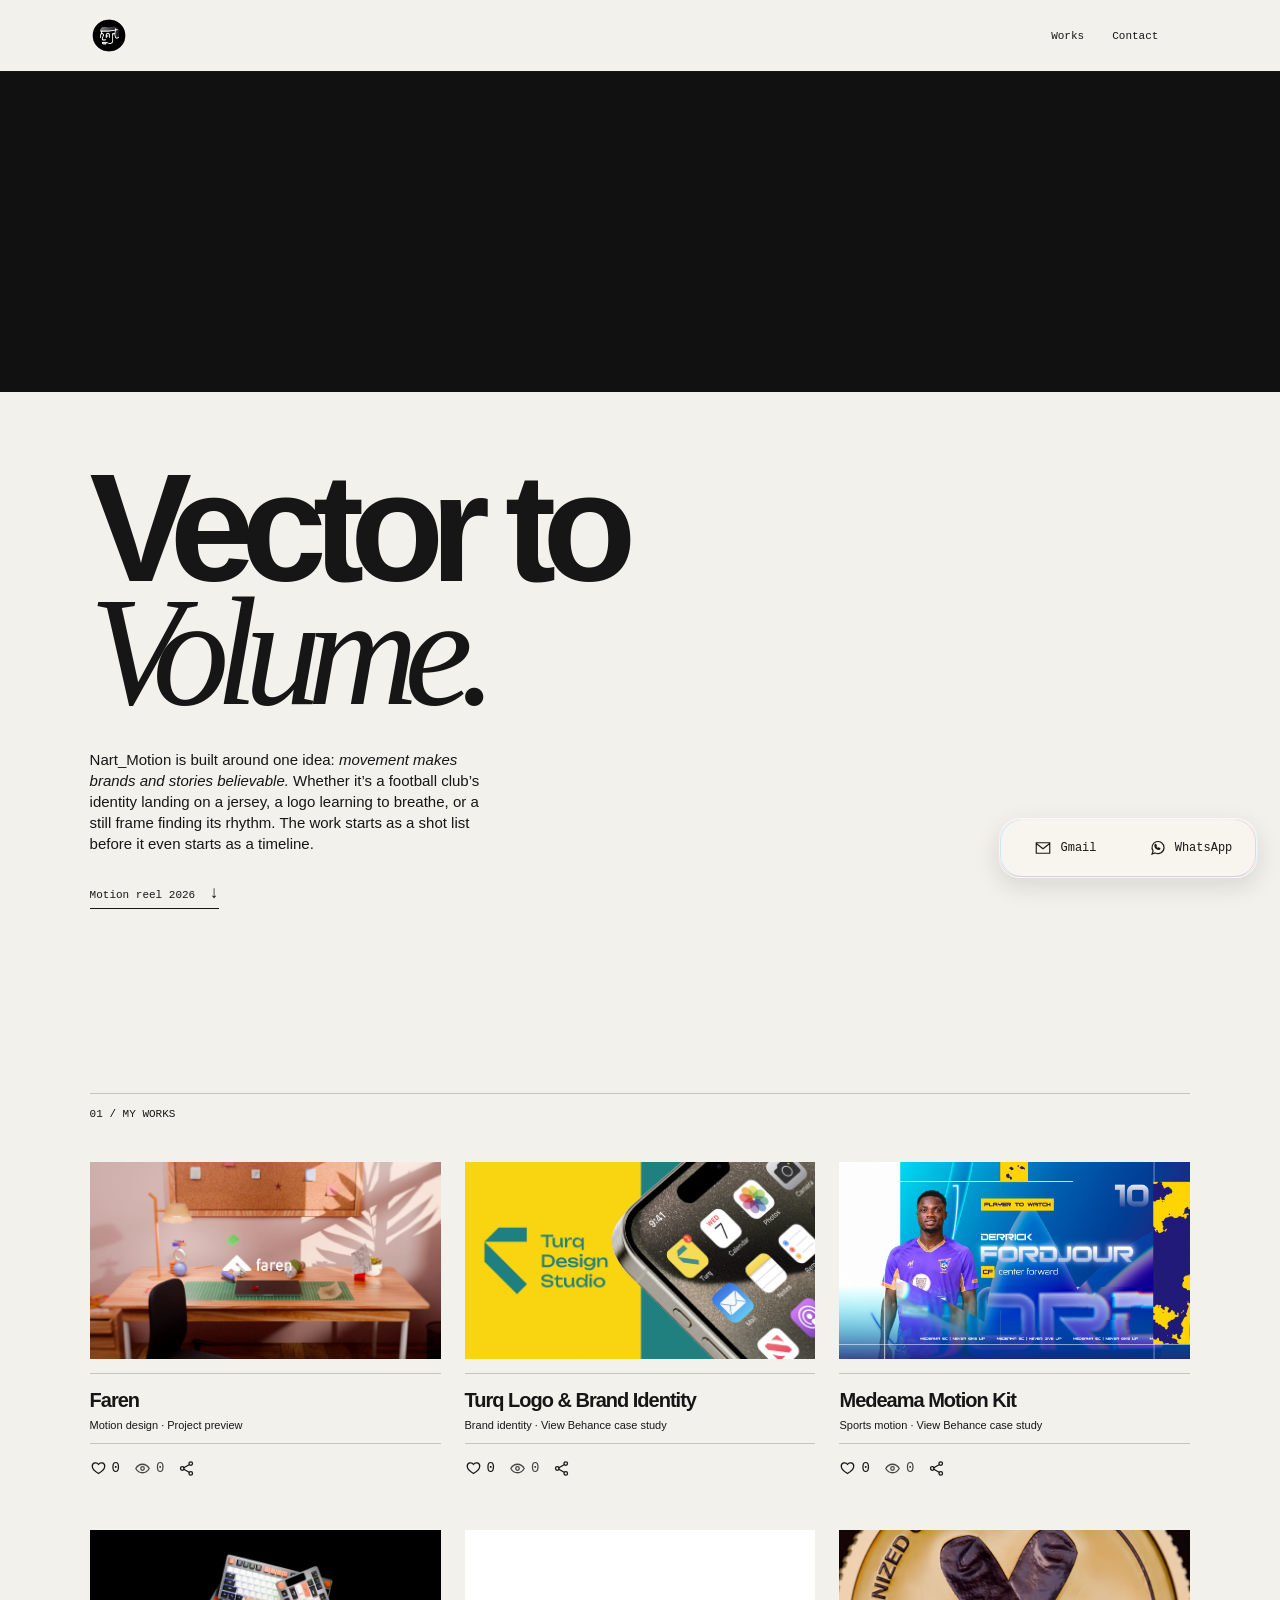
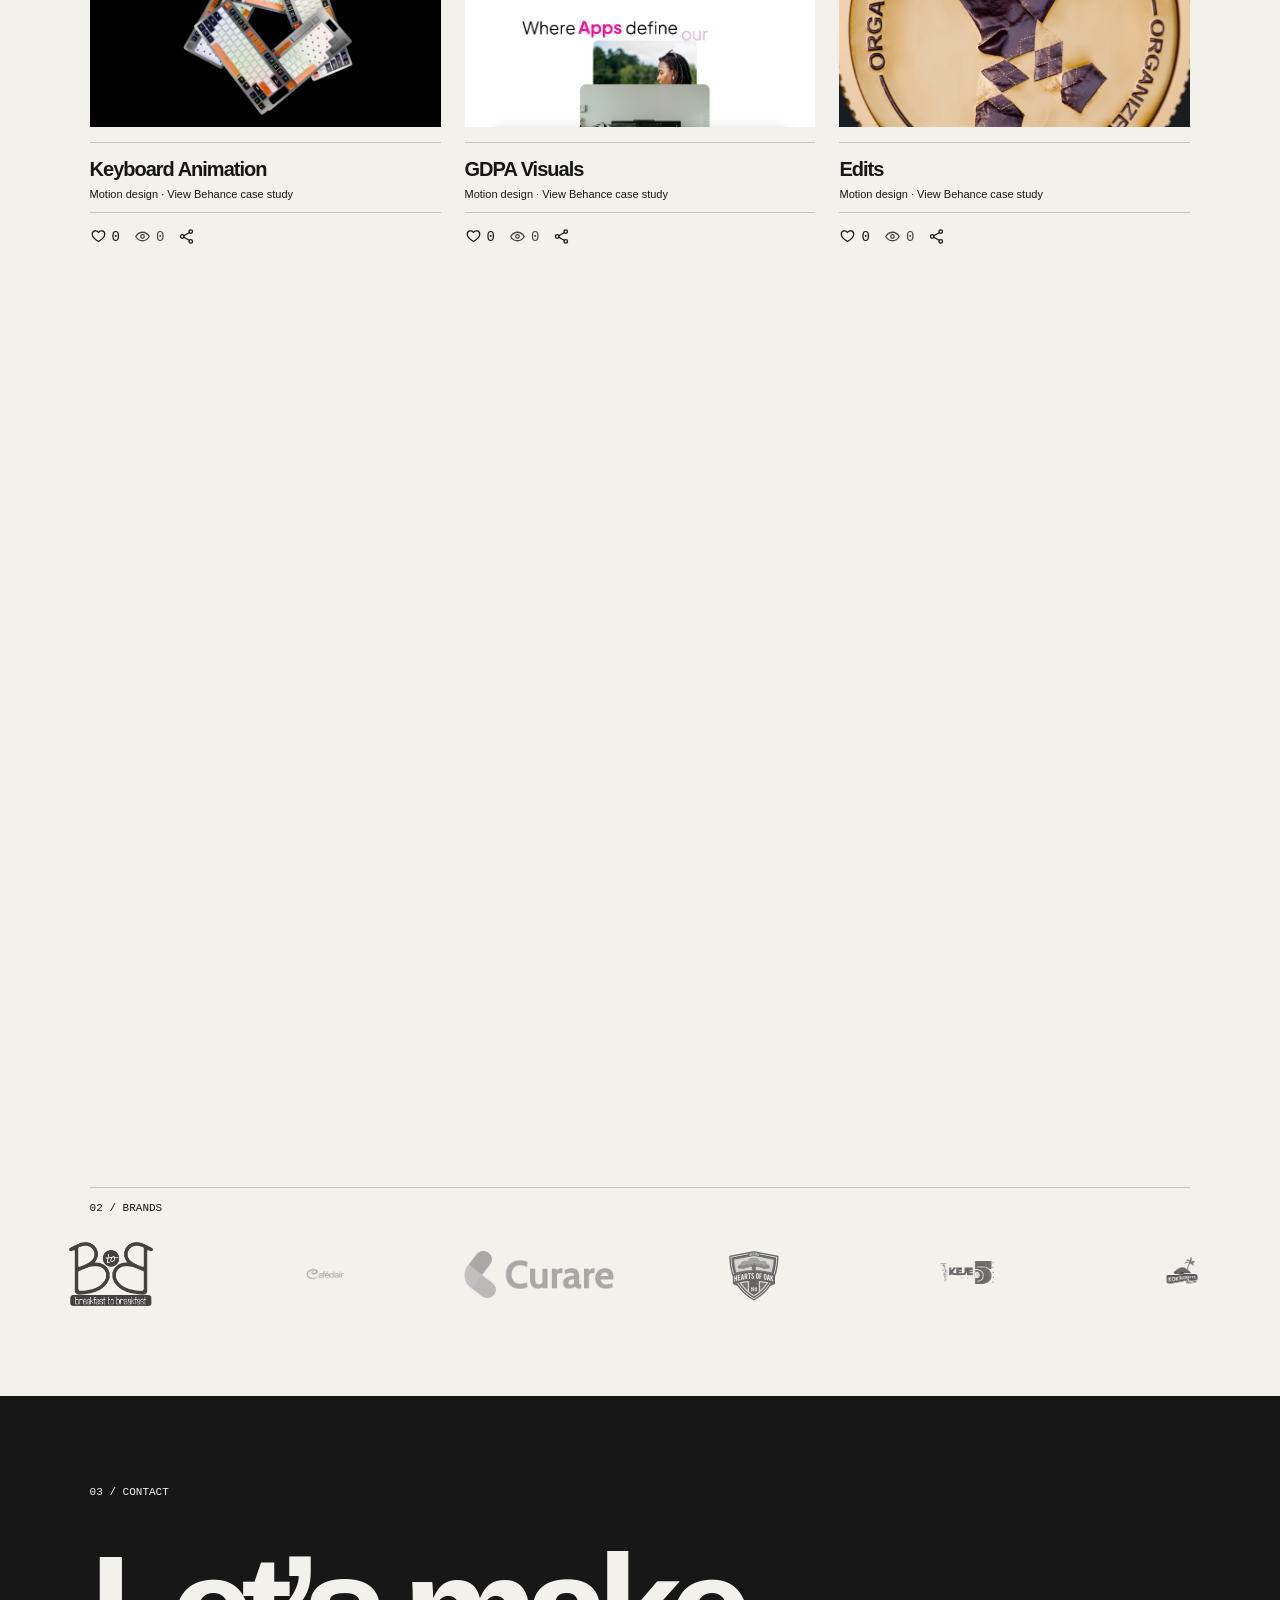
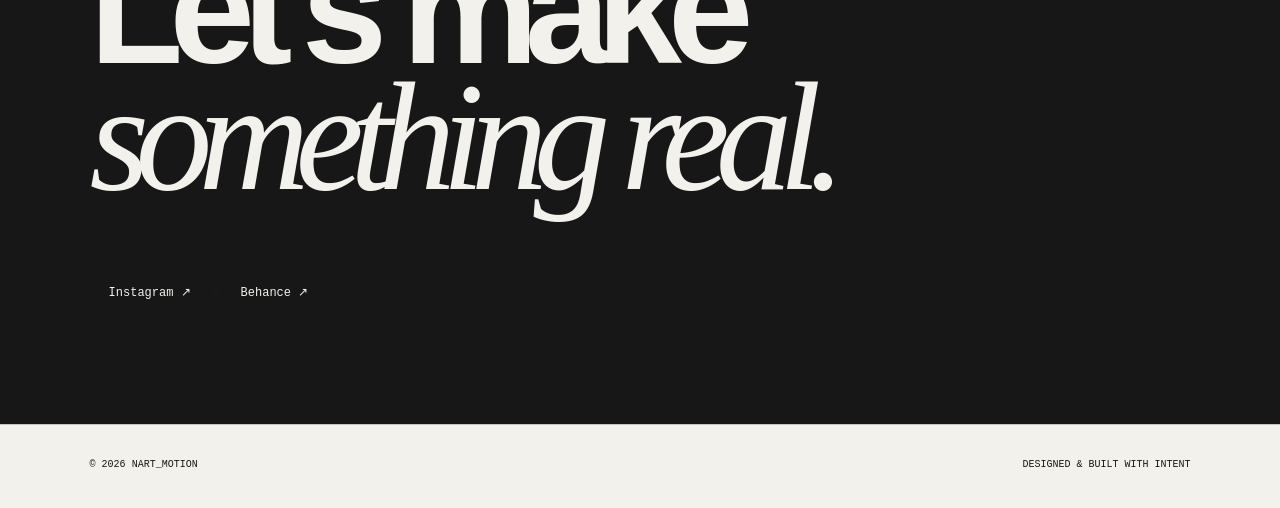
==== index.html @ 27ab0d58 "Add Faren project at top of works section" ====
<!doctype html>
<html lang="en">
<head>
<meta charset="UTF-8" />
<meta name="viewport" content="width=device-width, initial-scale=1.0" />
<meta name="description" content="Nart_Motion is a motion and graphics designer creating sports motion, visual stories, and brand identities." />
<script>
  (() => {
    const measurementId = 'G-PKYGX9MM95';
    const optOutKey = 'nart-motion-analytics-opt-out';
    const params = new URLSearchParams(window.location.search);

    if (params.get('analytics') === 'off') {
      localStorage.setItem(optOutKey, 'true');
    } else if (params.get('analytics') === 'on') {
      localStorage.removeItem(optOutKey);
    }

    const optedOut = localStorage.getItem(optOutKey) === 'true';
    window[`ga-disable-${measurementId}`] = optedOut;

    if (optedOut) return;

    window.dataLayer = window.dataLayer || [];
    window.gtag = function gtag(){window.dataLayer.push(arguments);};
    window.gtag('js', new Date());
    window.gtag('config', measurementId);

    const analyticsScript = document.createElement('script');
    analyticsScript.async = true;
    analyticsScript.src = `https://www.googletagmanager.com/gtag/js?id=${measurementId}`;
    document.head.appendChild(analyticsScript);
  })();
</script>
<title>Nart_Motion - Motion &amp; Graphics Designer</title>
<link rel="stylesheet" href="styles.css?v=20260903" />
<link rel="stylesheet" href="contact-glass.css?v=20260903" />
<link rel="stylesheet" href="local-media.css?v=20260903" />
</head>
<body>
<header class="site-header">
<a class="profile-mark" href="#top" aria-label="Nart_Motion home"><img src="assets/My_logo-profile.png" alt="Nart_Motion profile logo" /></a>
<nav class="nav-links" aria-label="Main navigation"><a href="#works">Works</a><a href="#contact">Contact</a></nav>
<button class="menu-toggle" aria-label="Toggle navigation" aria-expanded="false">☰</button>
</header>
<main id="top">
<section class="hero section-wrap"><div class="hero-video reveal" aria-label="Nart_Motion intro animation"><video autoplay muted loop playsinline preload="auto"><source src="assets/INtro_motion.mp4" type="video/mp4" /></video></div><div class="hero-copy reveal"><h1>Vector to<br /><em>Volume.</em></h1><p class="hero-intro">Nart_Motion is built around one idea: <em>movement makes brands and stories believable.</em> Whether it’s a football club’s identity landing on a jersey, a logo learning to breathe, or a still frame finding its rhythm. The work starts as a shot list before it even starts as a timeline.</p><a class="text-link" href="#works">Motion reel 2026 <span>↓</span></a></div></section>
<section id="works" class="work section-wrap"><div class="section-heading"><p class="eyebrow">01 / MY WORKS</p></div><div class="project-carousel" aria-label="Selected works">
<article class="project reveal" data-category="motion"><div class="project-image project-player"><video playsinline preload="metadata" poster="assets/projects/faren/faren_thumbnail.png"><source src="assets/projects/faren/Faren.mp4" type="video/mp4" /></video><div class="project-thumb-badge" aria-hidden="true"><span class="badge-pc">View</span><span class="badge-mobile"><svg viewBox="0 0 24 24"><path d="M7 4.5v15l13-7.5-13-7.5Z" fill="currentColor"/></svg></span></div></div><a class="project-meta project-meta-link" href="#works"><h2>Faren</h2><p>Motion design · Project preview</p></a></article>
<article class="project reveal" data-category="identity still"><div class="project-image project-player"><video playsinline preload="metadata" poster="assets/turq.png"><source src="assets/projects/turq/Turq_brand_motion.mp4" type="video/mp4" /></video><div class="project-thumb-badge" aria-hidden="true"><span class="badge-pc">View</span><span class="badge-mobile"><svg viewBox="0 0 24 24"><path d="M7 4.5v15l13-7.5-13-7.5Z" fill="currentColor"/></svg></span></div></div><a class="project-meta project-meta-link" href="https://www.behance.net/gallery/237729945/LogoBrand-Design" target="_blank" rel="noreferrer"><h2>Turq Logo &amp; Brand Identity</h2><p>Brand identity · View Behance case study</p></a></article>
<article class="project reveal" data-category="sports"><div class="project-image project-player"><video playsinline preload="metadata" poster="assets/04.png"><source src="assets/projects/medeama/Medeama_sports_kit.mp4" type="video/mp4" /></video><div class="project-thumb-badge" aria-hidden="true"><span class="badge-pc">View</span><span class="badge-mobile"><svg viewBox="0 0 24 24"><path d="M7 4.5v15l13-7.5-13-7.5Z" fill="currentColor"/></svg></span></div></div><a class="project-meta project-meta-link" href="https://www.behance.net/gallery/254581909/Medeama-Motion-Kit" target="_blank" rel="noreferrer"><h2>Medeama Motion Kit</h2><p>Sports motion · View Behance case study</p></a></article>
<article class="project reveal" data-category="motion"><div class="project-image project-player"><video playsinline preload="metadata" poster="assets/Keyboard.png"><source src="assets/projects/keyboard/Keyboard-animation.mp4" type="video/mp4" /></video><div class="project-thumb-badge" aria-hidden="true"><span class="badge-pc">View</span><span class="badge-mobile"><svg viewBox="0 0 24 24"><path d="M7 4.5v15l13-7.5-13-7.5Z" fill="currentColor"/></svg></span></div></div><a class="project-meta project-meta-link" href="https://www.behance.net/gallery/254588879/Keyboard_Animation" target="_blank" rel="noreferrer"><h2>Keyboard Animation</h2><p>Motion design · View Behance case study</p></a></article>
<article class="project reveal" data-category="motion"><div class="project-image project-player"><video playsinline preload="metadata" poster="assets/GDPA.png"><source src="assets/projects/gdpa/GDPA_Launch.mp4" type="video/mp4" /></video><div class="project-thumb-badge" aria-hidden="true"><span class="badge-pc">View</span><span class="badge-mobile"><svg viewBox="0 0 24 24"><path d="M7 4.5v15l13-7.5-13-7.5Z" fill="currentColor"/></svg></span></div></div><a class="project-meta project-meta-link" href="https://www.behance.net/gallery/254590127/GDPA_VISUALS" target="_blank" rel="noreferrer"><h2>GDPA Visuals</h2><p>Motion design · View Behance case study</p></a></article>
<article class="project project-feature reveal project-feature-portrait" data-category="sports"><div class="project-image project-player project-player--portrait"><video playsinline preload="metadata" poster="assets/projects/edits/socks.png"><source src="assets/projects/edits/Socks_final.mp4" type="video/mp4" /></video><div class="project-thumb-badge" aria-hidden="true"><span class="badge-pc">View</span><span class="badge-mobile"><svg viewBox="0 0 24 24"><path d="M7 4.5v15l13-7.5-13-7.5Z" fill="currentColor"/></svg></span></div></div><a class="project-meta project-meta-link" href="https://www.behance.net/gallery/222590099/Viral_Edits" target="_blank" rel="noreferrer"><h2>Edits</h2><p>Motion design · View Behance case study</p></a></article>
<article class="project reveal" data-category="motion"><div class="project-image project-player"><video playsinline preload="metadata" poster="assets/projects/intro-beat/intro.png"><source src="assets/projects/intro-beat/Intro_motio_BEAT.mp4" type="video/mp4" /></video><div class="project-thumb-badge" aria-hidden="true"><span class="badge-pc">View</span><span class="badge-mobile"><svg viewBox="0 0 24 24"><path d="M7 4.5v15l13-7.5-13-7.5Z" fill="currentColor"/></svg></span></div></div><a class="project-meta project-meta-link" href="https://www.behance.net/gallery/233036645/NIHOU" target="_blank" rel="noreferrer"><h2>Youtube Intro</h2><p>Motion design · View Behance case study</p></a></article>
<article class="project reveal" data-category="identity still"><button class="project-image project-gallery-trigger" type="button" data-gallery="moosla" aria-label="Open Moosla brand identity preview"><img src="assets/projects/moosla/Artboard-21.png" alt="Moosla brand identity preview thumbnail" /><div class="project-thumb-badge" aria-hidden="true"><span class="badge-pc">View</span><span class="badge-mobile"><svg viewBox="0 0 24 24"><path d="M2.5 12s3.5-6 9.5-6 9.5 6 9.5 6-3.5 6-9.5 6-9.5-6Z" stroke="currentColor" fill="none" stroke-width="2"/><circle cx="12" cy="12" r="2.5" fill="currentColor"/></svg></span></div></button><a class="project-meta project-meta-link" href="https://www.behance.net/gallery/254608385/Full-Brand-Identity" target="_blank" rel="noreferrer"><h2>Moosla brand identity</h2><p>Brand identity · View Behance case study</p></a></article>
<article class="project reveal" data-category="identity still"><button class="project-image project-gallery-trigger" type="button" data-gallery="fliers" aria-label="Open still graphics preview"><img src="assets/projects/fliers/BOBA_FESTA.png" alt="Still graphics preview thumbnail" /><div class="project-thumb-badge" aria-hidden="true"><span class="badge-pc">View</span><span class="badge-mobile"><svg viewBox="0 0 24 24"><path d="M2.5 12s3.5-6 9.5-6 9.5 6 9.5 6-3.5 6-9.5 6-9.5-6Z" stroke="currentColor" fill="none" stroke-width="2"/><circle cx="12" cy="12" r="2.5" fill="currentColor"/></svg></span></div></button><a class="project-meta project-meta-link" href="#works" aria-label="Open still graphics preview"><h2>Still graphics</h2><p>Brand identity · Open still graphics preview</p></a></article>
<article class="project reveal" data-category="motion"><div class="project-image project-player"><video playsinline preload="metadata" poster="assets/projects/saas/Thumbnil-SAAS.png"><source src="assets/projects/saas/SaaS_Animation_short.mp4" type="video/mp4" /></video><div class="project-thumb-badge" aria-hidden="true"><span class="badge-pc">View</span><span class="badge-mobile"><svg viewBox="0 0 24 24"><path d="M7 4.5v15l13-7.5-13-7.5Z" fill="currentColor"/></svg></span></div></div><a class="project-meta project-meta-link" href="https://www.behance.net/gallery/219910355/Soccersm_SaaS_Motion?platform=direct" target="_blank" rel="noreferrer"><h2>SaaS Animation</h2><p>Motion design · View Behance case study</p></a></article>
</div></section>
<section class="brands section-wrap" aria-label="Brands I have worked with"><div class="section-heading"><p class="eyebrow">02 / BRANDS</p></div><div class="brands-marquee"><div class="brands-track"><div class="brands-set"><img src="assets/projects/brands/B2B LOGO.png" alt="B2B" /><img src="assets/projects/brands/Cafeclair Logo.png" alt="Cafeclair" /><img src="assets/projects/brands/curare.png" alt="Curare" /><img src="assets/projects/brands/Hearts of Oak.png" alt="Hearts of Oak" /><img src="assets/projects/brands/Kejefair.png" alt="Kejefair" /><img src="assets/projects/brands/Kokrobite.png" alt="Kokrobite" /><img src="assets/projects/brands/LEGLACIER LOGO.png" alt="Le Glacier" /><img src="assets/projects/brands/logotype.png" alt="Logotype" /><img src="assets/projects/brands/Mad_club_logo.png" alt="Mad Club" /><img src="assets/projects/brands/Moosla.png" alt="Moosla" /></div><div class="brands-set" aria-hidden="true"><img src="assets/projects/brands/B2B LOGO.png" alt="" /><img src="assets/projects/brands/Cafeclair Logo.png" alt="" /><img src="assets/projects/brands/curare.png" alt="" /><img src="assets/projects/brands/Hearts of Oak.png" alt="" /><img src="assets/projects/brands/Kejefair.png" alt="" /><img src="assets/projects/brands/Kokrobite.png" alt="" /><img src="assets/projects/brands/LEGLACIER LOGO.png" alt="" /><img src="assets/projects/brands/logotype.png" alt="" /><img src="assets/projects/brands/Mad_club_logo.png" alt="" /><img src="assets/projects/brands/Moosla.png" alt="" /></div></div></div></section>
<section id="contact" class="contact section-wrap"><p class="eyebrow">03 / CONTACT</p><h2>Let’s make<br /><em>something real.</em></h2><div class="contact-actions"><a href="https://www.instagram.com/p/DbnQWE1DXnF/?igsh=YXB5YmluczZpbXg4" target="_blank" rel="noreferrer">Instagram ↗</a><a href="https://www.behance.net/" target="_blank" rel="noreferrer">Behance ↗</a></div></section>
</main>
<footer class="site-footer section-wrap"><span>© <span id="year"></span> Nart_Motion</span><span>Designed &amp; built with intent</span></footer>
<div class="gallery-modal" data-gallery-modal hidden><div class="gallery-modal-backdrop" data-gallery-close></div><section class="gallery-modal-panel" role="dialog" aria-modal="true" aria-label="Portfolio preview"><button class="gallery-close" type="button" data-gallery-close aria-label="Close preview">×</button><div class="gallery-images" data-gallery-images></div></section></div>
<div class="floating-contacts" aria-label="Contact Nart_Motion"><a href="mailto:branart4@gmail.com" aria-label="Email Nart_Motion"><svg viewBox="0 0 24 24"><path d="M3 5h18v14H3zM3 6l9 7 9-7" /></svg><span>Gmail</span></a><a href="https://wa.me/233541723985" target="_blank" rel="noreferrer" aria-label="Message Nart_Motion on WhatsApp"><svg viewBox="0 0 24 24"><path d="M20 11.5a8 8 0 0 1-11.8 7L4 20l1.5-4A8 8 0 1 1 20 11.5Z" /><path d="M9 9.5c.3 1.4 1.3 2.5 2.8 3.2l1-.8 1.7.8c-.2.8-.8 1.3-1.6 1.2-2.7-.4-4.7-2.4-5.1-5.1-.1-.8.4-1.4 1.2-1.6l.8 1.7-.8 1Z" /></svg><span>WhatsApp</span></a></div>
<script src="script.js"></script>
</body>
</html>
---- styles.css ----
.skill-list span{display:block;border-bottom:1px solid rgba(243,241,235,.3);padding:12px 0;font:11px var(--mono);text-transform:uppercase}
.hero-video{overflow:hidden}.hero-video video{display:block;width:100%;height:100%;object-fit:cover}
:root{--ink:#161616;--paper:#f3f1eb;--purple:#7546d8;--line:rgba(22,22,22,.2);--sans:"Helvetica Neue",Helvetica,Arial,sans-serif;--mono:"DM Mono",monospace}*{box-sizing:border-box}html{scroll-behavior:smooth}body{margin:0;background:var(--paper);color:var(--ink);font-family:var(--sans);font-size:12px;line-height:1.4}.section-wrap{padding-left:7vw;padding-right:7vw}.site-header{height:72px;display:flex;align-items:center;justify-content:space-between;padding:0 7vw;border-bottom:1px solid var(--ink);background:var(--paper);position:relative;z-index:5}.profile-mark{display:block;width:38px;height:38px}.profile-mark img{width:100%;height:100%;object-fit:contain}.nav-links{display:flex;gap:28px;margin-left:auto;margin-right:32px}.nav-links a,.header-cta,.site-footer a{color:var(--ink);font:11px var(--mono);text-decoration:none}.nav-links a:hover,.header-cta:hover,.site-footer a:hover{text-decoration:underline}.header-cta{border-bottom:1px solid var(--ink);padding-bottom:5px}.menu-toggle{display:none;background:none;border:0;font-size:22px}.hero{background:var(--paper);padding-bottom:100px}.hero-video{width:100vw;height:320px;margin-left:calc(50% - 50vw);background:#111}.hero-video video{display:block;width:100%;height:100%;object-fit:cover}.hero-copy{padding-top:75px;max-width:700px}.hero h1{font-size:clamp(70px,12vw,170px);line-height:.8;letter-spacing:-.09em;margin:0 0 35px;font-weight:700}.hero h1 em,.about-lead em,.contact h2 em{font-family:Georgia,serif;font-weight:400}.hero-intro{max-width:390px;font-size:15px;margin:0 0 30px}.text-link{color:var(--ink);font:11px var(--mono);text-decoration:none;border-bottom:1px solid var(--ink);padding-bottom:7px}.text-link span{font-size:17px;margin-left:7px}.work{padding-top:90px;padding-bottom:110px}.section-heading{border-top:1px solid var(--line);padding-top:14px;margin-bottom:42px}.eyebrow{font:11px var(--mono);text-transform:uppercase;margin:0;color:var(--ink)}.project-carousel{margin:0 -7vw;display:block}.project{display:block;color:var(--ink);text-decoration:none;margin-bottom:75px;position:relative}.project-image{width:100%;aspect-ratio:16/9;overflow:hidden;background:#d5d0c5}.project-image img{display:block;width:100%;height:100%;object-fit:cover}.project-meta{margin:14px 7vw 0;display:grid;grid-template-columns:1fr auto;border-top:1px solid var(--line);padding-top:12px}.project-meta h2{font-size:20px;letter-spacing:-.05em;margin:0 0 5px;font-weight:600}.project-meta p{font:11px var(--mono);margin:0;grid-column:1}.project-meta>span{grid-column:2;grid-row:1/3;font-size:20px}.about{padding-top:100px;padding-bottom:110px;background:#171717;color:var(--paper)}.about .section-heading{border-color:rgba(243,241,235,.3)}.about .eyebrow,.about .about-lead,.about .about-details{color:var(--paper)}.about-content{display:grid;grid-template-columns:1.1fr .9fr;gap:10vw}.about-lead{font-size:clamp(38px,6vw,76px);line-height:.95;letter-spacing:-.08em;margin:0}.about-details{max-width:400px}.about-details>p{line-height:1.7}.skill-list{margin-top:35px}.skill-list a{display:flex;justify-content:space-between;color:var(--paper);text-decoration:none;border-bottom:1px solid rgba(243,241,235,.3);padding:12px 0;font:11px var(--mono);text-transform:uppercase}.skill-list a:hover{color:#b79cff}.skill-list a span{font-size:16px}.contact{padding-top:90px;padding-bottom:110px;background:var(--paper)}.contact h2{font-size:clamp(65px,12vw,160px);line-height:.82;letter-spacing:-.09em;margin:50px 0 70px}.contact-email{font:15px var(--mono);color:var(--ink);text-decoration:none;border-bottom:1px solid var(--ink);padding-bottom:8px}.site-footer{min-height:80px;padding-top:20px;padding-bottom:20px;display:flex;align-items:center;justify-content:space-between;gap:20px;background:var(--paper);border-top:1px solid var(--line);font:10px var(--mono);text-transform:uppercase}.footer-contacts{display:flex;gap:22px}.footer-contacts a{display:inline-flex;align-items:center;gap:7px}.footer-contacts svg{width:16px;height:16px;fill:none;stroke:currentColor;stroke-width:1.5}.reveal{opacity:0;transform:translateY(40px);transition:opacity .85s ease-in,transform .85s cubic-bezier(.16,.72,.24,1);transition-delay:120ms}.reveal.is-visible{opacity:1;transform:none}.project:nth-child(2){transition-delay:200ms}.project:nth-child(3){transition-delay:280ms}.project:nth-child(4){transition-delay:360ms}.project:nth-child(5){transition-delay:440ms}.project-carousel.is-filtered{display:grid;grid-template-columns:repeat(2,minmax(0,1fr));gap:48px 24px}.project-carousel.is-filtered .project{margin:0}.project-carousel .project[hidden]{display:none}.placeholder-project .project-image{display:flex;align-items:center;justify-content:center;background:linear-gradient(135deg,#e7e1d7,#c8c0b4);color:#665f55}.placeholder-project .project-image span{font:10px var(--mono);text-transform:uppercase}.placeholder-project .project-meta{margin-left:0;margin-right:0}@media(max-width:700px){.nav-links{display:none}.header-cta{display:none}.menu-toggle{display:block}.hero-video{height:220px}.hero-copy{padding-top:55px}.hero h1{font-size:21vw}.about-content{display:block}.about-lead{margin-bottom:45px}.project-carousel.is-filtered{grid-template-columns:1fr}.site-footer{flex-wrap:wrap}.footer-contacts{width:100%}}@media(prefers-reduced-motion:reduce){.reveal,.reveal.is-visible{opacity:1;transform:none;transition:none}}
.contact{background:#171717;color:var(--paper)}.contact .eyebrow,.contact h2,.contact .contact-actions a{color:var(--paper)}
---- contact-glass.css ----
.contact-actions{display:flex;gap:12px;flex-wrap:wrap}.contact-actions a{border:1px solid rgba(22,22,22,.25);border-radius:999px;color:var(--ink);font:12px var(--mono);padding:13px 18px;text-decoration:none}.contact-actions a:hover{background:var(--ink);color:var(--paper)}.floating-contacts{position:fixed;right:22px;bottom:22px;z-index:20;display:flex;align-items:center;gap:3px;padding:3px;border:1px solid rgba(255,255,255,.32);border-radius:14px;background:rgba(255,255,255,.28);box-shadow:0 8px 24px rgba(22,22,22,.12),inset 0 1px 0 rgba(255,255,255,.7);backdrop-filter:blur(24px) saturate(180%);-webkit-backdrop-filter:blur(24px) saturate(180%);isolation:isolate}.floating-contacts::before,.floating-contacts::after{content:"";position:absolute;inset:0;border-radius:inherit;pointer-events:none;z-index:-1}.floating-contacts::before{transform:translateX(-1px);border:1px solid rgba(255,45,100,.28);mix-blend-mode:screen}.floating-contacts::after{transform:translateX(1px);border:1px solid rgba(0,180,255,.28);mix-blend-mode:screen}.floating-contacts a{display:inline-flex;align-items:center;gap:6px;border-radius:10px;color:var(--ink);font:10px var(--mono);padding:7px 8px;text-decoration:none;transition:background .2s ease,transform .2s ease}.floating-contacts a:hover{background:rgba(255,255,255,.58);transform:translateY(-1px)}.floating-contacts svg{width:14px;height:14px;fill:none;stroke:currentColor;stroke-width:1.5}@media(max-width:700px){.floating-contacts{right:12px;bottom:12px;left:auto}.floating-contacts a{padding:7px 8px}.contact-actions a{padding:11px 15px}}
.project{margin-bottom:42px}

/* Restore the previous floating CTA footprint while keeping its glass treatment. */
.floating-contacts {
	right: 22px;
	bottom: 22px;
	gap: 6px;
	padding: 6px;
	border-radius: 22px;
}

.floating-contacts a {
	gap: 8px;
	border-radius: 16px;
	font-size: 11px;
	padding: 10px 13px;
}

.floating-contacts svg {
	width: 16px;
	height: 16px;
}

@media (max-width: 700px) {
	.floating-contacts {
		right: 12px;
		bottom: 12px;
		left: 12px;
	}

	.floating-contacts a {
		flex: 1;
		justify-content: center;
	}
}

/* Give the persistent CTA the full previous visual footprint. */
.floating-contacts {
	width: 260px;
	min-width: 260px;
	justify-content: center;
	gap: 8px;
	padding: 8px;
}

.floating-contacts a {
	flex: 1;
	justify-content: center;
	padding: 12px 16px;
	font-size: 12px;
}

.floating-contacts svg {
	width: 18px;
	height: 18px;
}

@media (max-width: 700px) {
	.floating-contacts {
		width: calc(100vw - 24px);
		min-width: 0;
	}
}

.floating-contacts a:hover {
	background: var(--purple);
	color: var(--paper);
	transform: translateY(-1px) scale(1.04);
}
---- local-media.css ----
.project-player{position:relative;overflow:hidden;cursor:pointer}.project-player>video{display:block;width:100%;height:100%;aspect-ratio:16/9;object-fit:cover;background:#111;pointer-events:none;transition:transform .4s cubic-bezier(.16,1,.3,1)}.project-gallery-trigger{position:relative;overflow:hidden;display:block;width:100%;padding:0;border:0;cursor:pointer}.project-gallery-trigger img{display:block;width:100%;height:100%;object-fit:cover;transition:transform .4s cubic-bezier(.16,1,.3,1)}.project-thumb-badge{position:absolute;top:50%;left:50%;transform:translate(-50%,-50%) scale(.9);background:rgba(0,0,0,.25);color:var(--paper);padding:8px 18px;border-radius:999px;font:11px var(--mono);font-weight:600;text-transform:uppercase;letter-spacing:.08em;backdrop-filter:blur(8px);-webkit-backdrop-filter:blur(8px);box-shadow:0 4px 20px rgba(0,0,0,.25);opacity:0;pointer-events:none;transition:opacity .25s ease,transform .25s cubic-bezier(.16,1,.3,1);z-index:4;display:flex;align-items:center;justify-content:center}.badge-pc{display:inline-block}.badge-mobile{display:none}@media(hover:hover){.project:hover .project-player>video,.project:hover .project-gallery-trigger img{transform:scale(1.04)}.project:hover .project-thumb-badge{opacity:1;transform:translate(-50%,-50%) scale(1)}}.gallery-modal[hidden]{display:none}.gallery-modal{position:fixed;inset:0;z-index:50;background:rgba(22,22,22,.72);padding:24px;overflow:auto}.gallery-modal-backdrop{position:fixed;inset:0}.gallery-modal-panel{position:relative;z-index:1;max-width:960px;margin:0 auto;background:var(--paper);padding:18px}.gallery-close{position:sticky;top:0;z-index:2;display:block;margin-left:auto;width:38px;height:38px;border:0;background:var(--ink);color:var(--paper);font-size:28px;line-height:1;cursor:pointer}.gallery-images{display:flex;flex-direction:column;gap:14px}.gallery-images img{display:block;width:100%;height:auto}.gallery-modal-open{overflow:hidden}

.project-feature-portrait .project-image.project-player--portrait{width:min(1080px,100%);max-width:1080px;height:auto;aspect-ratio:1080/1720;margin-left:auto;margin-right:auto;background:#000}
.project-feature-portrait .project-player--portrait>video{width:100%;height:100%;aspect-ratio:1080/1720;object-fit:contain;background:#000}
.project-feature-portrait .project-image.project-player--portrait{width:100%;max-width:none;aspect-ratio:16/9}
.project-feature-portrait .project-player--portrait>video{aspect-ratio:16/9;object-fit:cover}
@media(max-width:700px){.project-feature-portrait .project-image.project-player--portrait{width:100%}}
.project-meta-link{color:var(--ink);text-decoration:none}
.project-meta-link:hover h2{color:var(--purple)}
.project-meta{grid-template-columns:1fr}
.project-meta h2{color:var(--ink);font-size:20px;letter-spacing:-.05em;margin:0 0 5px;font-weight:600}
.project-meta p{font-family:var(--sans);color:var(--ink)}

.project-carousel{display:grid;grid-template-columns:repeat(3,minmax(0,1fr));gap:48px 24px;margin:0}
.project-carousel .project{margin:0;min-width:0}
.project-carousel .project-meta{margin-left:0;margin-right:0}
.project-actions{display:flex;align-items:center;gap:14px;grid-column:1/-1;margin-top:12px;padding-top:10px;border-top:1px solid var(--line);font:11px var(--mono);position:relative;flex-wrap:wrap}
.project-actions button{border:0;background:none;color:inherit;padding:4px 0;font:inherit;cursor:pointer}
.project-action-button{min-height:28px;display:inline-flex;align-items:center;gap:5px}
.project-actions button:hover,.project-actions button[aria-pressed="true"]{color:#1687d9}
.project-action-icon{width:17px;height:17px;fill:none;stroke:currentColor;stroke-width:1.8;stroke-linecap:round;stroke-linejoin:round;flex:none}
.project-action-icon.is-liked{fill:currentColor}
.project-action-count{font-size:14px;line-height:1;min-width:1ch;text-align:center}
.project-view-count{opacity:.78}
.share-menu{display:flex;gap:10px;align-items:center;padding:5px 0;font-size:10px}
.share-menu a{color:inherit;text-decoration:none;border-bottom:1px solid currentColor}
.project-overlay[aria-hidden="true"]{display:none}
.project-overlay{position:fixed;inset:0;z-index:80;display:grid;place-items:center;padding:24px;background:rgba(12,12,12,.94);cursor:zoom-out}
.project-overlay-backdrop{position:absolute;inset:0}
.project-overlay-content{position:relative;z-index:1;display:grid;place-items:center;width:min(100%,1080px);height:min(100%,calc(100vh - 48px));cursor:default}
.project-overlay-video{display:block;width:auto;max-width:100%;height:auto;max-height:100%;object-fit:contain;background:#000}
.project-overlay-video--portrait{width:min(calc(100vw - 48px),calc((100vh - 48px) * 1080 / 1720));height:auto;max-width:none;max-height:calc(100vh - 48px);aspect-ratio:1080/1720;object-fit:contain}
.project-overlay-close{position:fixed;top:max(16px,env(safe-area-inset-top));right:max(16px,env(safe-area-inset-right));z-index:100;width:38px;height:38px;border:1px solid rgba(255,255,255,.7);border-radius:50%;background:rgba(12,12,12,.72);color:#fff;font-size:27px;line-height:1;cursor:pointer;pointer-events:auto;touch-action:manipulation}
.project-overlay-content,.project-overlay-video{touch-action:none}
@media(max-width:700px){.site-header{position:relative}.nav-links{display:none;position:absolute;top:72px;left:0;right:0;background:var(--paper);border-bottom:1px solid var(--ink);padding:24px 7vw;flex-direction:column;gap:18px;margin:0;z-index:10;box-shadow:0 12px 24px rgba(0,0,0,.08)}.nav-links.is-open{display:flex}.nav-links a{font-size:14px;padding:4px 0}.project-carousel{grid-template-columns:repeat(2,minmax(0,1fr));gap:30px 12px}.project-actions{gap:9px;font-size:9px}.project-overlay{padding:12px}.project-overlay-content{height:calc(100vh - 24px)}.project-thumb-badge{opacity:1;transform:translate(-50%,-50%) scale(1);padding:0;width:40px;height:40px;border-radius:50%;background:rgba(0,0,0,.25);backdrop-filter:blur(6px);-webkit-backdrop-filter:blur(6px);box-shadow:0 4px 14px rgba(0,0,0,.25)}.badge-pc{display:none}.badge-mobile{display:flex;align-items:center;justify-content:center;width:100%;height:100%;color:#fff}.badge-mobile svg{width:16px;height:16px}.project-player .badge-mobile svg{margin-left:2px}}
.brands{padding-top:90px;padding-bottom:90px;overflow:hidden;background:var(--paper)}
.brands .section-heading{margin-bottom:28px}
.brands-marquee{overflow:hidden;margin:0 -7vw}
.brands-track{display:flex;width:max-content;animation:brands-slide 42s linear infinite}
.brands-set{display:flex;align-items:center;gap:clamp(28px,5vw,72px);padding:0 36px}
.brands-set img{display:block;width:150px;height:64px;object-fit:contain;object-position:center;filter:grayscale(1);opacity:.72;flex:none}
@keyframes brands-slide{from{transform:translateX(-50%)}to{transform:translateX(0)}}
@media(prefers-reduced-motion:reduce){.brands-track{animation:none}}
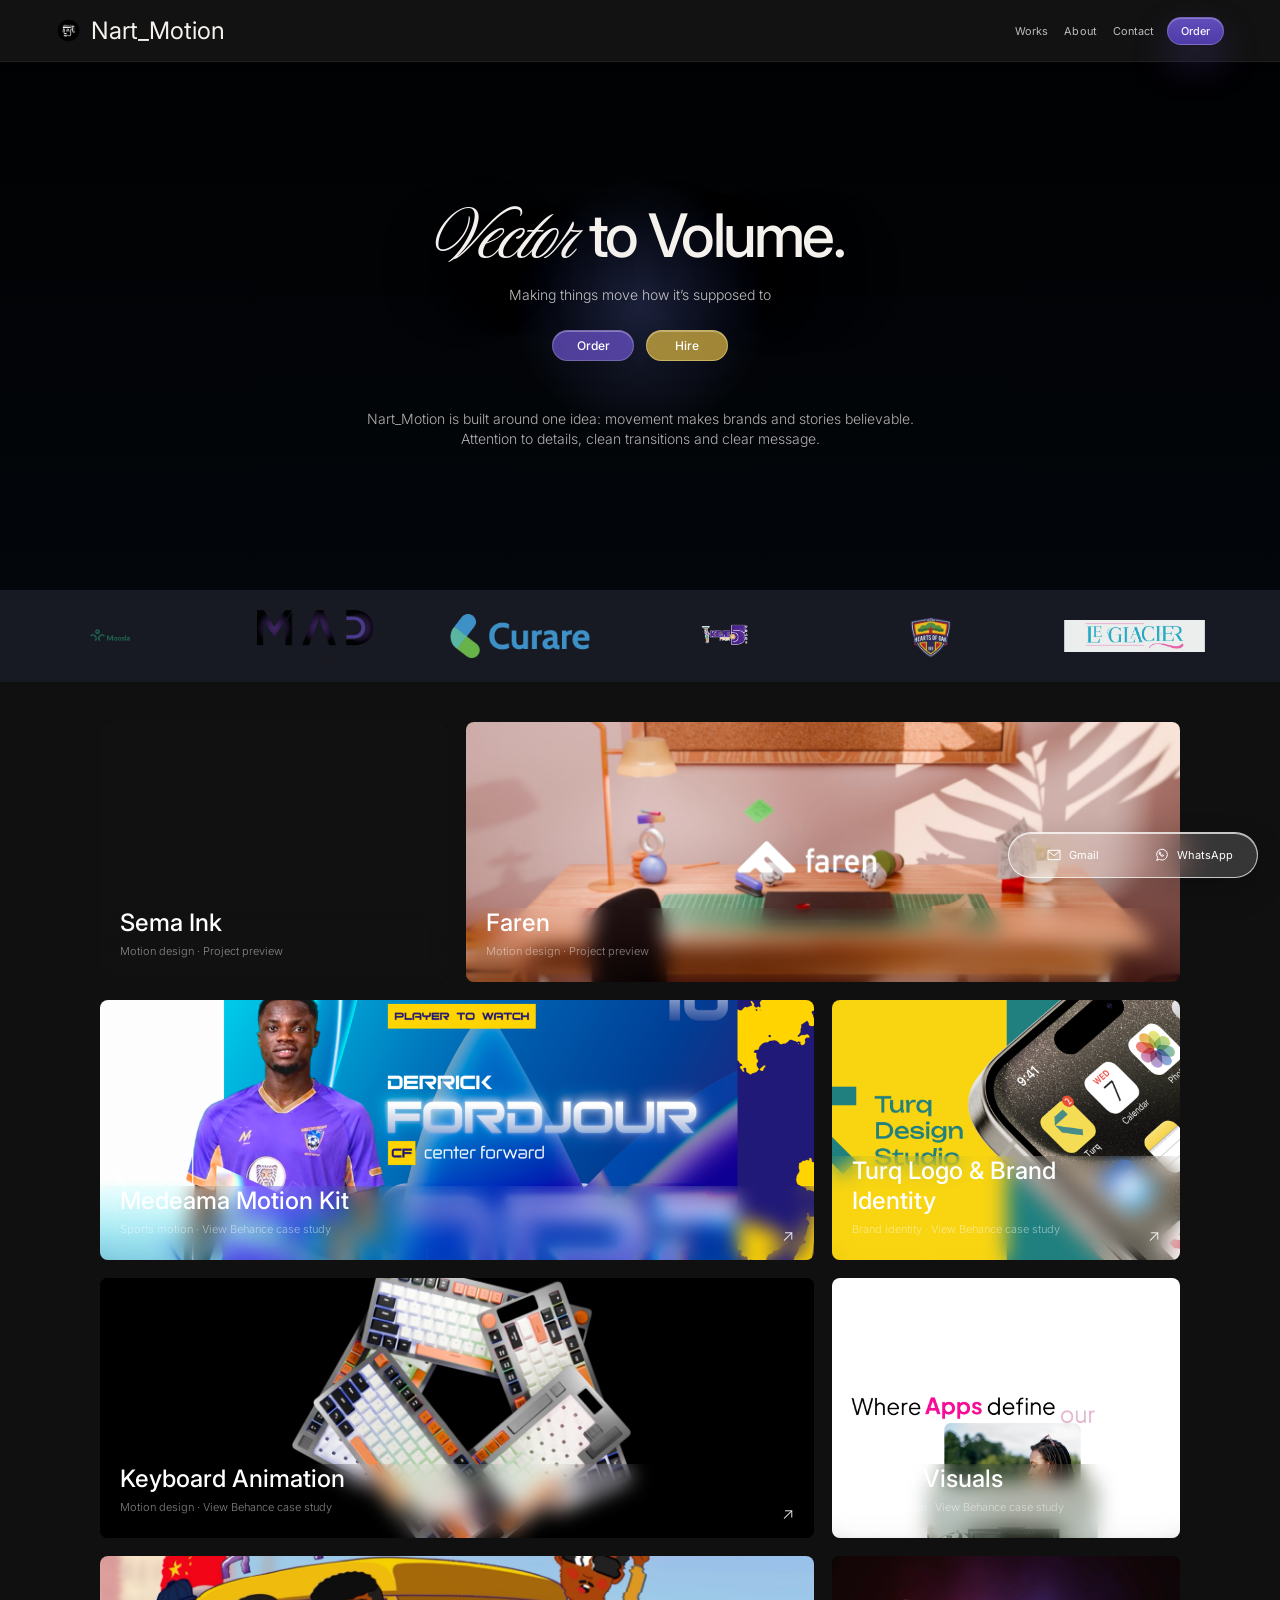
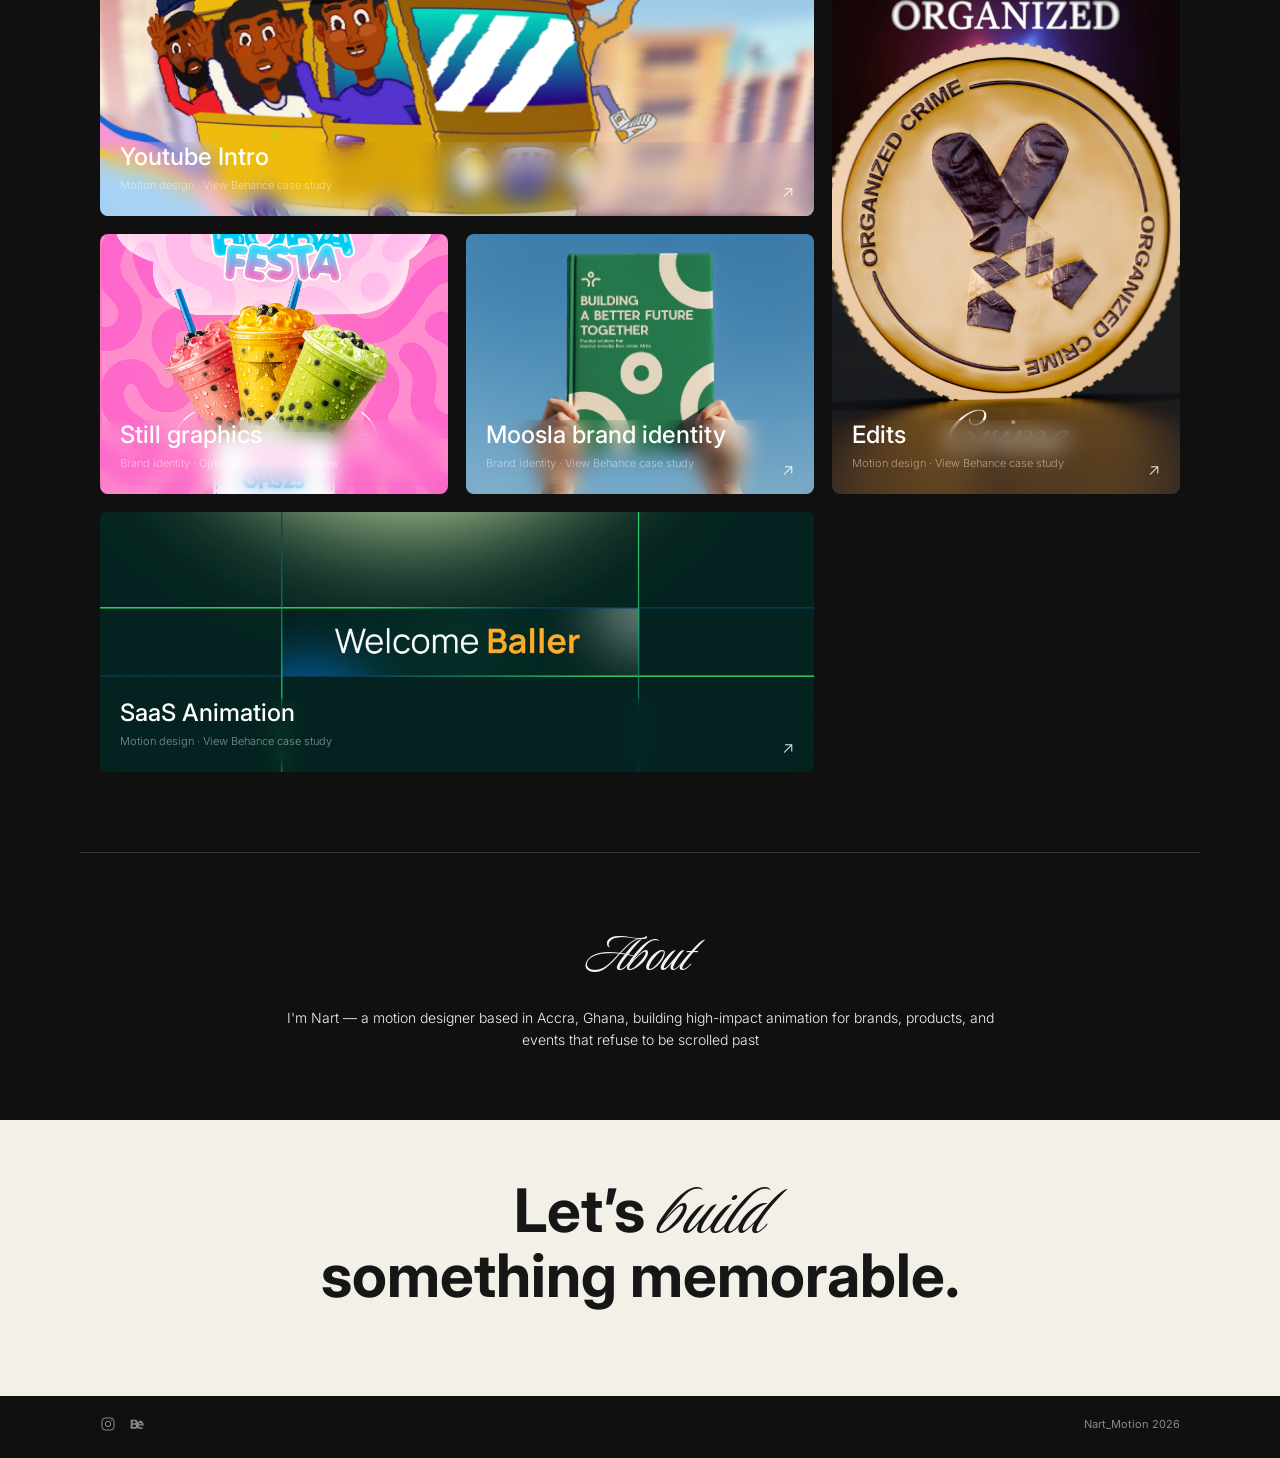
==== commit 3d5e2548: "New_look_01" ====
--- a/index.html
+++ b/index.html
@@ -33,36 +33,165 @@
   })();
 </script>
 <title>Nart_Motion - Motion &amp; Graphics Designer</title>
-<link rel="stylesheet" href="styles.css?v=20260903" />
-<link rel="stylesheet" href="contact-glass.css?v=20260903" />
 <link rel="stylesheet" href="local-media.css?v=20260903" />
 </head>
-<body>
-<header class="site-header">
-<a class="profile-mark" href="#top" aria-label="Nart_Motion home"><img src="assets/My_logo-profile.png" alt="Nart_Motion profile logo" /></a>
-<nav class="nav-links" aria-label="Main navigation"><a href="#works">Works</a><a href="#contact">Contact</a></nav>
-<button class="menu-toggle" aria-label="Toggle navigation" aria-expanded="false">☰</button>
+<body class="home-body">
+<header class="site-header artlist-header">
+  <a class="brand-mark" href="#top" aria-label="Nart_Motion home"><img src="assets/My_logo-profile.png" alt="" /><span>Nart_Motion</span></a>
+  <nav class="nav-links artlist-nav" aria-label="Main navigation">
+    <a href="#works">Works</a>
+    <a href="#about">About</a>
+    <a href="#contact">Contact</a>
+  </nav>
+  <a class="artlist-order-button" href="order.html">Order</a>
 </header>
-<main id="top">
-<section class="hero section-wrap"><div class="hero-video reveal" aria-label="Nart_Motion intro animation"><video autoplay muted loop playsinline preload="auto"><source src="assets/INtro_motion.mp4" type="video/mp4" /></video></div><div class="hero-copy reveal"><h1>Vector to<br /><em>Volume.</em></h1><p class="hero-intro">Nart_Motion is built around one idea: <em>movement makes brands and stories believable.</em> Whether it’s a football club’s identity landing on a jersey, a logo learning to breathe, or a still frame finding its rhythm. The work starts as a shot list before it even starts as a timeline.</p><a class="text-link" href="#works">Motion reel 2026 <span>↓</span></a></div></section>
-<section id="works" class="work section-wrap"><div class="section-heading"><p class="eyebrow">01 / MY WORKS</p></div><div class="project-carousel" aria-label="Selected works">
-<article class="project reveal" data-category="motion"><div class="project-image project-player"><video playsinline preload="metadata" poster="assets/projects/faren/faren_thumbnail.png"><source src="assets/projects/faren/Faren.mp4" type="video/mp4" /></video><div class="project-thumb-badge" aria-hidden="true"><span class="badge-pc">View</span><span class="badge-mobile"><svg viewBox="0 0 24 24"><path d="M7 4.5v15l13-7.5-13-7.5Z" fill="currentColor"/></svg></span></div></div><a class="project-meta project-meta-link" href="#works"><h2>Faren</h2><p>Motion design · Project preview</p></a></article>
-<article class="project reveal" data-category="identity still"><div class="project-image project-player"><video playsinline preload="metadata" poster="assets/turq.png"><source src="assets/projects/turq/Turq_brand_motion.mp4" type="video/mp4" /></video><div class="project-thumb-badge" aria-hidden="true"><span class="badge-pc">View</span><span class="badge-mobile"><svg viewBox="0 0 24 24"><path d="M7 4.5v15l13-7.5-13-7.5Z" fill="currentColor"/></svg></span></div></div><a class="project-meta project-meta-link" href="https://www.behance.net/gallery/237729945/LogoBrand-Design" target="_blank" rel="noreferrer"><h2>Turq Logo &amp; Brand Identity</h2><p>Brand identity · View Behance case study</p></a></article>
-<article class="project reveal" data-category="sports"><div class="project-image project-player"><video playsinline preload="metadata" poster="assets/04.png"><source src="assets/projects/medeama/Medeama_sports_kit.mp4" type="video/mp4" /></video><div class="project-thumb-badge" aria-hidden="true"><span class="badge-pc">View</span><span class="badge-mobile"><svg viewBox="0 0 24 24"><path d="M7 4.5v15l13-7.5-13-7.5Z" fill="currentColor"/></svg></span></div></div><a class="project-meta project-meta-link" href="https://www.behance.net/gallery/254581909/Medeama-Motion-Kit" target="_blank" rel="noreferrer"><h2>Medeama Motion Kit</h2><p>Sports motion · View Behance case study</p></a></article>
-<article class="project reveal" data-category="motion"><div class="project-image project-player"><video playsinline preload="metadata" poster="assets/Keyboard.png"><source src="assets/projects/keyboard/Keyboard-animation.mp4" type="video/mp4" /></video><div class="project-thumb-badge" aria-hidden="true"><span class="badge-pc">View</span><span class="badge-mobile"><svg viewBox="0 0 24 24"><path d="M7 4.5v15l13-7.5-13-7.5Z" fill="currentColor"/></svg></span></div></div><a class="project-meta project-meta-link" href="https://www.behance.net/gallery/254588879/Keyboard_Animation" target="_blank" rel="noreferrer"><h2>Keyboard Animation</h2><p>Motion design · View Behance case study</p></a></article>
-<article class="project reveal" data-category="motion"><div class="project-image project-player"><video playsinline preload="metadata" poster="assets/GDPA.png"><source src="assets/projects/gdpa/GDPA_Launch.mp4" type="video/mp4" /></video><div class="project-thumb-badge" aria-hidden="true"><span class="badge-pc">View</span><span class="badge-mobile"><svg viewBox="0 0 24 24"><path d="M7 4.5v15l13-7.5-13-7.5Z" fill="currentColor"/></svg></span></div></div><a class="project-meta project-meta-link" href="https://www.behance.net/gallery/254590127/GDPA_VISUALS" target="_blank" rel="noreferrer"><h2>GDPA Visuals</h2><p>Motion design · View Behance case study</p></a></article>
-<article class="project project-feature reveal project-feature-portrait" data-category="sports"><div class="project-image project-player project-player--portrait"><video playsinline preload="metadata" poster="assets/projects/edits/socks.png"><source src="assets/projects/edits/Socks_final.mp4" type="video/mp4" /></video><div class="project-thumb-badge" aria-hidden="true"><span class="badge-pc">View</span><span class="badge-mobile"><svg viewBox="0 0 24 24"><path d="M7 4.5v15l13-7.5-13-7.5Z" fill="currentColor"/></svg></span></div></div><a class="project-meta project-meta-link" href="https://www.behance.net/gallery/222590099/Viral_Edits" target="_blank" rel="noreferrer"><h2>Edits</h2><p>Motion design · View Behance case study</p></a></article>
-<article class="project reveal" data-category="motion"><div class="project-image project-player"><video playsinline preload="metadata" poster="assets/projects/intro-beat/intro.png"><source src="assets/projects/intro-beat/Intro_motio_BEAT.mp4" type="video/mp4" /></video><div class="project-thumb-badge" aria-hidden="true"><span class="badge-pc">View</span><span class="badge-mobile"><svg viewBox="0 0 24 24"><path d="M7 4.5v15l13-7.5-13-7.5Z" fill="currentColor"/></svg></span></div></div><a class="project-meta project-meta-link" href="https://www.behance.net/gallery/233036645/NIHOU" target="_blank" rel="noreferrer"><h2>Youtube Intro</h2><p>Motion design · View Behance case study</p></a></article>
-<article class="project reveal" data-category="identity still"><button class="project-image project-gallery-trigger" type="button" data-gallery="moosla" aria-label="Open Moosla brand identity preview"><img src="assets/projects/moosla/Artboard-21.png" alt="Moosla brand identity preview thumbnail" /><div class="project-thumb-badge" aria-hidden="true"><span class="badge-pc">View</span><span class="badge-mobile"><svg viewBox="0 0 24 24"><path d="M2.5 12s3.5-6 9.5-6 9.5 6 9.5 6-3.5 6-9.5 6-9.5-6Z" stroke="currentColor" fill="none" stroke-width="2"/><circle cx="12" cy="12" r="2.5" fill="currentColor"/></svg></span></div></button><a class="project-meta project-meta-link" href="https://www.behance.net/gallery/254608385/Full-Brand-Identity" target="_blank" rel="noreferrer"><h2>Moosla brand identity</h2><p>Brand identity · View Behance case study</p></a></article>
-<article class="project reveal" data-category="identity still"><button class="project-image project-gallery-trigger" type="button" data-gallery="fliers" aria-label="Open still graphics preview"><img src="assets/projects/fliers/BOBA_FESTA.png" alt="Still graphics preview thumbnail" /><div class="project-thumb-badge" aria-hidden="true"><span class="badge-pc">View</span><span class="badge-mobile"><svg viewBox="0 0 24 24"><path d="M2.5 12s3.5-6 9.5-6 9.5 6 9.5 6-3.5 6-9.5 6-9.5-6Z" stroke="currentColor" fill="none" stroke-width="2"/><circle cx="12" cy="12" r="2.5" fill="currentColor"/></svg></span></div></button><a class="project-meta project-meta-link" href="#works" aria-label="Open still graphics preview"><h2>Still graphics</h2><p>Brand identity · Open still graphics preview</p></a></article>
-<article class="project reveal" data-category="motion"><div class="project-image project-player"><video playsinline preload="metadata" poster="assets/projects/saas/Thumbnil-SAAS.png"><source src="assets/projects/saas/SaaS_Animation_short.mp4" type="video/mp4" /></video><div class="project-thumb-badge" aria-hidden="true"><span class="badge-pc">View</span><span class="badge-mobile"><svg viewBox="0 0 24 24"><path d="M7 4.5v15l13-7.5-13-7.5Z" fill="currentColor"/></svg></span></div></div><a class="project-meta project-meta-link" href="https://www.behance.net/gallery/219910355/Soccersm_SaaS_Motion?platform=direct" target="_blank" rel="noreferrer"><h2>SaaS Animation</h2><p>Motion design · View Behance case study</p></a></article>
-</div></section>
-<section class="brands section-wrap" aria-label="Brands I have worked with"><div class="section-heading"><p class="eyebrow">02 / BRANDS</p></div><div class="brands-marquee"><div class="brands-track"><div class="brands-set"><img src="assets/projects/brands/B2B LOGO.png" alt="B2B" /><img src="assets/projects/brands/Cafeclair Logo.png" alt="Cafeclair" /><img src="assets/projects/brands/curare.png" alt="Curare" /><img src="assets/projects/brands/Hearts of Oak.png" alt="Hearts of Oak" /><img src="assets/projects/brands/Kejefair.png" alt="Kejefair" /><img src="assets/projects/brands/Kokrobite.png" alt="Kokrobite" /><img src="assets/projects/brands/LEGLACIER LOGO.png" alt="Le Glacier" /><img src="assets/projects/brands/logotype.png" alt="Logotype" /><img src="assets/projects/brands/Mad_club_logo.png" alt="Mad Club" /><img src="assets/projects/brands/Moosla.png" alt="Moosla" /></div><div class="brands-set" aria-hidden="true"><img src="assets/projects/brands/B2B LOGO.png" alt="" /><img src="assets/projects/brands/Cafeclair Logo.png" alt="" /><img src="assets/projects/brands/curare.png" alt="" /><img src="assets/projects/brands/Hearts of Oak.png" alt="" /><img src="assets/projects/brands/Kejefair.png" alt="" /><img src="assets/projects/brands/Kokrobite.png" alt="" /><img src="assets/projects/brands/LEGLACIER LOGO.png" alt="" /><img src="assets/projects/brands/logotype.png" alt="" /><img src="assets/projects/brands/Mad_club_logo.png" alt="" /><img src="assets/projects/brands/Moosla.png" alt="" /></div></div></div></section>
-<section id="contact" class="contact section-wrap"><p class="eyebrow">03 / CONTACT</p><h2>Let’s make<br /><em>something real.</em></h2><div class="contact-actions"><a href="https://www.instagram.com/p/DbnQWE1DXnF/?igsh=YXB5YmluczZpbXg4" target="_blank" rel="noreferrer">Instagram ↗</a><a href="https://www.behance.net/" target="_blank" rel="noreferrer">Behance ↗</a></div></section>
+
+<main id="top" class="home-shell">
+  <section class="artlist-hero">
+    <video class="hero-video-bg" autoplay muted loop playsinline preload="auto" aria-label="Sema Ink looping reel">
+      <source src="assets/Sema_Ink.mp4" type="video/mp4" />
+    </video>
+    <div class="hero-overlay"></div>
+
+    <div class="hero-content">
+      <h1 class="hero-title"><span class="script-word">Vector</span><span class="volume-line">to Volume.</span></h1>
+      <p class="hero-tagline">Making things move how it’s supposed to</p>
+      <div class="hero-actions" aria-label="Project actions">
+        <a class="hero-action-button hero-action-button--order" href="order.html">Order</a>
+        <a class="hero-action-button hero-action-button--hire" href="#hire" data-open-hire>Hire</a>
+      </div>
+      <p class="hero-description">Nart_Motion is built around one idea: movement makes brands and stories believable.<br />Attention to details, clean transitions and clear message.</p>
+    </div>
+  </section>
+
+  <section class="artlist-marquee-wrap" aria-label="Clients and partner brands">
+    <div class="artlist-marquee">
+      <div class="artlist-track">
+        <div class="client-logo-set">
+          <img src="assets/projects/brands/Moosla.png" alt="Moosla" />
+          <img src="assets/projects/brands/Mad_club_logo.png" alt="Mad Club" />
+          <img src="assets/projects/brands/curare.png" alt="Curare" />
+          <img src="assets/projects/brands/Kejefair.png" alt="Kejefair" />
+          <img src="assets/projects/brands/Hearts of Oak.png" alt="Hearts of Oak" />
+          <img src="assets/projects/brands/LEGLACIER LOGO.png" alt="Le Glacier" />
+          <img src="assets/projects/brands/Kokrobite.png" alt="Kokrobite" />
+          <img src="assets/projects/brands/Cafeclair Logo.png" alt="Cafeclair" />
+          <img src="assets/projects/brands/logotype.png" alt="Brand client" />
+        </div>
+        <div class="client-logo-set" aria-hidden="true">
+          <img src="assets/projects/brands/Moosla.png" alt="" />
+          <img src="assets/projects/brands/Mad_club_logo.png" alt="" />
+          <img src="assets/projects/brands/curare.png" alt="" />
+          <img src="assets/projects/brands/Kejefair.png" alt="" />
+          <img src="assets/projects/brands/Hearts of Oak.png" alt="" />
+          <img src="assets/projects/brands/LEGLACIER LOGO.png" alt="" />
+          <img src="assets/projects/brands/Kokrobite.png" alt="" />
+          <img src="assets/projects/brands/Cafeclair Logo.png" alt="" />
+          <img src="assets/projects/brands/logotype.png" alt="" />
+        </div>
+      </div>
+    </div>
+  </section>
+
+  <section id="works" class="work section-wrap">
+    <div class="section-heading"><p class="eyebrow">02 / SELECTED WORKS</p></div>
+    <div class="project-carousel" aria-label="Selected works">
+      <article class="project reveal" data-category="motion"><div class="project-image project-player"><video playsinline preload="metadata" poster="assets/projects/faren/faren_thumbnail.png"><source src="assets/projects/faren/Faren.mp4" type="video/mp4" /></video><div class="project-thumb-badge" aria-hidden="true"><span class="badge-pc">View</span><span class="badge-mobile"><svg viewBox="0 0 24 24"><path d="M7 4.5v15l13-7.5-13-7.5Z" fill="currentColor"/></svg></span></div></div><a class="project-meta project-meta-link" href="#works"><h2>Faren</h2><p>Motion design · Project preview</p></a></article>
+      <article class="project reveal project-sema" data-category="motion"><div class="project-image project-player"><video playsinline preload="metadata"><source src="assets/Sema_Ink.mp4" type="video/mp4" /></video><div class="project-thumb-badge" aria-hidden="true"><span class="badge-pc">View</span><span class="badge-mobile"><svg viewBox="0 0 24 24"><path d="M7 4.5v15l13-7.5-13-7.5Z" fill="currentColor"/></svg></span></div></div><a class="project-meta project-meta-link" href="#works"><h2>Sema Ink</h2><p>Motion design · Project preview</p></a></article>
+      <article class="project reveal" data-category="identity still"><div class="project-image project-player"><video playsinline preload="metadata" poster="assets/turq.png"><source src="assets/projects/turq/Turq_brand_motion.mp4" type="video/mp4" /></video><div class="project-thumb-badge" aria-hidden="true"><span class="badge-pc">View</span><span class="badge-mobile"><svg viewBox="0 0 24 24"><path d="M7 4.5v15l13-7.5-13-7.5Z" fill="currentColor"/></svg></span></div></div><a class="project-meta project-meta-link" href="https://www.behance.net/gallery/237729945/LogoBrand-Design" target="_blank" rel="noreferrer"><h2>Turq Logo &amp; Brand Identity</h2><p>Brand identity · View Behance case study</p></a></article>
+      <article class="project reveal" data-category="sports"><div class="project-image project-player"><video playsinline preload="metadata" poster="assets/04.png"><source src="assets/projects/medeama/Medeama_sports_kit.mp4" type="video/mp4" /></video><div class="project-thumb-badge" aria-hidden="true"><span class="badge-pc">View</span><span class="badge-mobile"><svg viewBox="0 0 24 24"><path d="M7 4.5v15l13-7.5-13-7.5Z" fill="currentColor"/></svg></span></div></div><a class="project-meta project-meta-link" href="https://www.behance.net/gallery/254581909/Medeama-Motion-Kit" target="_blank" rel="noreferrer"><h2>Medeama Motion Kit</h2><p>Sports motion · View Behance case study</p></a></article>
+      <article class="project reveal" data-category="motion"><div class="project-image project-player"><video playsinline preload="metadata" poster="assets/Keyboard.png"><source src="assets/projects/keyboard/Keyboard-animation.mp4" type="video/mp4" /></video><div class="project-thumb-badge" aria-hidden="true"><span class="badge-pc">View</span><span class="badge-mobile"><svg viewBox="0 0 24 24"><path d="M7 4.5v15l13-7.5-13-7.5Z" fill="currentColor"/></svg></span></div></div><a class="project-meta project-meta-link" href="https://www.behance.net/gallery/254588879/Keyboard_Animation" target="_blank" rel="noreferrer"><h2>Keyboard Animation</h2><p>Motion design · View Behance case study</p></a></article>
+      <article class="project reveal" data-category="motion"><div class="project-image project-player"><video playsinline preload="metadata" poster="assets/GDPA.png"><source src="assets/projects/gdpa/GDPA_Launch.mp4" type="video/mp4" /></video><div class="project-thumb-badge" aria-hidden="true"><span class="badge-pc">View</span><span class="badge-mobile"><svg viewBox="0 0 24 24"><path d="M7 4.5v15l13-7.5-13-7.5Z" fill="currentColor"/></svg></span></div></div><a class="project-meta project-meta-link" href="https://www.behance.net/gallery/254590127/GDPA_VISUALS" target="_blank" rel="noreferrer"><h2>GDPA Visuals</h2><p>Motion design · View Behance case study</p></a></article>
+      <article class="project project-feature reveal project-feature-portrait" data-category="sports"><div class="project-image project-player project-player--portrait"><video playsinline preload="metadata" poster="assets/projects/edits/socks.png"><source src="assets/projects/edits/Socks_final.mp4" type="video/mp4" /></video><div class="project-thumb-badge" aria-hidden="true"><span class="badge-pc">View</span><span class="badge-mobile"><svg viewBox="0 0 24 24"><path d="M7 4.5v15l13-7.5-13-7.5Z" fill="currentColor"/></svg></span></div></div><a class="project-meta project-meta-link" href="https://www.behance.net/gallery/222590099/Viral_Edits" target="_blank" rel="noreferrer"><h2>Edits</h2><p>Motion design · View Behance case study</p></a></article>
+      <article class="project reveal" data-category="motion"><div class="project-image project-player"><video playsinline preload="metadata" poster="assets/projects/intro-beat/intro.png"><source src="assets/projects/intro-beat/Intro_motio_BEAT.mp4" type="video/mp4" /></video><div class="project-thumb-badge" aria-hidden="true"><span class="badge-pc">View</span><span class="badge-mobile"><svg viewBox="0 0 24 24"><path d="M7 4.5v15l13-7.5-13-7.5Z" fill="currentColor"/></svg></span></div></div><a class="project-meta project-meta-link" href="https://www.behance.net/gallery/233036645/NIHOU" target="_blank" rel="noreferrer"><h2>Youtube Intro</h2><p>Motion design · View Behance case study</p></a></article>
+      <article class="project reveal" data-category="identity still"><button class="project-image project-gallery-trigger" type="button" data-gallery="moosla" aria-label="Open Moosla brand identity preview"><img src="assets/projects/moosla/Artboard-21.png" alt="Moosla brand identity preview thumbnail" /><div class="project-thumb-badge" aria-hidden="true"><span class="badge-pc">View</span><span class="badge-mobile"><svg viewBox="0 0 24 24"><path d="M2.5 12s3.5-6 9.5-6 9.5 6 9.5 6-3.5 6-9.5 6-9.5-6Z" stroke="currentColor" fill="none" stroke-width="2"/><circle cx="12" cy="12" r="2.5" fill="currentColor"/></svg></span></div></button><a class="project-meta project-meta-link" href="https://www.behance.net/gallery/254608385/Full-Brand-Identity" target="_blank" rel="noreferrer"><h2>Moosla brand identity</h2><p>Brand identity · View Behance case study</p></a></article>
+      <article class="project reveal" data-category="identity still"><button class="project-image project-gallery-trigger" type="button" data-gallery="fliers" aria-label="Open still graphics preview"><img src="assets/projects/fliers/BOBA_FESTA.png" alt="Still graphics preview thumbnail" /><div class="project-thumb-badge" aria-hidden="true"><span class="badge-pc">View</span><span class="badge-mobile"><svg viewBox="0 0 24 24"><path d="M2.5 12s3.5-6 9.5-6 9.5 6 9.5 6-3.5 6-9.5 6-9.5-6Z" stroke="currentColor" fill="none" stroke-width="2"/><circle cx="12" cy="12" r="2.5" fill="currentColor"/></svg></span></div></button><a class="project-meta project-meta-link" href="#works" aria-label="Open still graphics preview"><h2>Still graphics</h2><p>Brand identity · Open still graphics preview</p></a></article>
+      <article class="project reveal" data-category="motion"><div class="project-image project-player"><video playsinline preload="metadata" poster="assets/projects/saas/Thumbnil-SAAS.png"><source src="assets/projects/saas/SaaS_Animation_short.mp4" type="video/mp4" /></video><div class="project-thumb-badge" aria-hidden="true"><span class="badge-pc">View</span><span class="badge-mobile"><svg viewBox="0 0 24 24"><path d="M7 4.5v15l13-7.5-13-7.5Z" fill="currentColor"/></svg></span></div></div><a class="project-meta project-meta-link" href="https://www.behance.net/gallery/219910355/Soccersm_SaaS_Motion?platform=direct" target="_blank" rel="noreferrer"><h2>SaaS Animation</h2><p>Motion design · View Behance case study</p></a></article>
+    </div>
+  </section>
+
+  <section id="about" class="about-section section-wrap">
+    <h2 class="about-heading">About</h2>
+    <p class="about-copy">I'm Nart — a motion designer based in Accra, Ghana, building high-impact animation for brands, products, and events that refuse to be scrolled past</p>
+  </section>
+
+  <section class="brands section-wrap" aria-label="Brands I have worked with">
+    <div class="section-heading"><p class="eyebrow">03 / BRANDS</p></div>
+    <div class="brands-marquee">
+      <div class="brands-track">
+        <div class="brands-set"><img src="assets/projects/brands/B2B LOGO.png" alt="B2B" /><img src="assets/projects/brands/Cafeclair Logo.png" alt="Cafeclair" /><img src="assets/projects/brands/curare.png" alt="Curare" /><img src="assets/projects/brands/Hearts of Oak.png" alt="Hearts of Oak" /><img src="assets/projects/brands/Kejefair.png" alt="Kejefair" /><img src="assets/projects/brands/Kokrobite.png" alt="Kokrobite" /><img src="assets/projects/brands/LEGLACIER LOGO.png" alt="Le Glacier" /><img src="assets/projects/brands/logotype.png" alt="Logotype" /><img src="assets/projects/brands/Mad_club_logo.png" alt="Mad Club" /><img src="assets/projects/brands/Moosla.png" alt="Moosla" /></div>
+        <div class="brands-set" aria-hidden="true"><img src="assets/projects/brands/B2B LOGO.png" alt="" /><img src="assets/projects/brands/Cafeclair Logo.png" alt="" /><img src="assets/projects/brands/curare.png" alt="" /><img src="assets/projects/brands/Hearts of Oak.png" alt="" /><img src="assets/projects/brands/Kejefair.png" alt="" /><img src="assets/projects/brands/Kokrobite.png" alt="" /><img src="assets/projects/brands/LEGLACIER LOGO.png" alt="" /><img src="assets/projects/brands/logotype.png" alt="" /><img src="assets/projects/brands/Mad_club_logo.png" alt="" /><img src="assets/projects/brands/Moosla.png" alt="" /></div>
+      </div>
+    </div>
+  </section>
+
+  <section id="contact" class="contact section-wrap">
+    <h2>Let’s <em>build</em><br />something memorable.</h2>
+  </section>
 </main>
-<footer class="site-footer section-wrap"><span>© <span id="year"></span> Nart_Motion</span><span>Designed &amp; built with intent</span></footer>
+
+<div class="hire-modal" id="hire-modal" aria-hidden="true">
+  <div class="hire-modal-backdrop" data-close-hire></div>
+  <section class="hire-panel" role="dialog" aria-modal="true" aria-labelledby="hire-title">
+    <div class="service-detail-header">
+      <h2 id="hire-title">Start a conversation</h2>
+      <button class="service-detail-close" type="button" aria-label="Close hire form" data-close-hire>×</button>
+    </div>
+    <form class="hire-form" id="hire-form">
+      <label class="service-choice-field" for="hire-email">Your email
+        <input id="hire-email" type="email" required placeholder="you@company.com" />
+      </label>
+      <label class="service-choice-field" for="hire-location">Project setup
+        <select id="hire-location" required>
+          <option value="Remote">Remote</option>
+          <option value="Onsite">Onsite</option>
+        </select>
+      </label>
+      <label class="service-choice-field hire-field-full" for="hire-description">Work description
+        <textarea id="hire-description" required placeholder="Tell me what you are building, the goals, timeline, and what you need from me."></textarea>
+      </label>
+      <button class="order-submit" type="submit">Prepare email</button>
+      <p class="runtime-note">Your email app will open with the inquiry addressed to Nart_Motion.</p>
+    </form>
+  </section>
+</div>
+
+<footer class="site-footer section-wrap">
+  <div class="footer-socials">
+    <a href="https://www.instagram.com/nart_motion/" target="_blank" rel="noreferrer" aria-label="Instagram">
+      <svg viewBox="0 0 24 24" aria-hidden="true"><rect x="3" y="3" width="18" height="18" rx="5"/><circle cx="12" cy="12" r="4"/><circle cx="17.5" cy="6.5" r="1" fill="currentColor" stroke="none"/></svg>
+    </a>
+    <a href="https://www.behance.net/" target="_blank" rel="noreferrer" aria-label="Behance">
+      <svg viewBox="0 0 24 24" aria-hidden="true"><path d="M4 5.5h6.2c2.8 0 4.5 1.4 4.5 3.5 0 1.3-.7 2.3-1.8 2.8 1.5.5 2.4 1.6 2.4 3.3 0 2.6-2 4.2-5.1 4.2H4V5.5Zm3 2.5v2.8h2.9c1.1 0 1.7-.5 1.7-1.4s-.6-1.4-1.7-1.4H7Zm0 5.2v3.3h3.2c1.2 0 1.9-.6 1.9-1.7s-.7-1.6-1.9-1.6H7Zm9.1 1.2c.1 2 1.2 3 3 3 .9 0 1.7-.3 2.3-.8l1.1 1.8c-.9.8-2.1 1.2-3.6 1.2-3.7 0-5.8-2.1-5.8-5.7s2.1-5.8 5.4-5.8c3.3 0 5.2 2.2 5.2 5.8v.5h-7.6Zm.1-2h4.5c-.2-1.3-.9-2-2.2-2s-2.1.7-2.3 2Zm.8-5.2h4.1v1.5H17V7.2Z" fill="currentColor" stroke="none"/></svg>
+    </a>
+  </div>
+  <span>Nart_Motion 2026</span>
+</footer>
 <div class="gallery-modal" data-gallery-modal hidden><div class="gallery-modal-backdrop" data-gallery-close></div><section class="gallery-modal-panel" role="dialog" aria-modal="true" aria-label="Portfolio preview"><button class="gallery-close" type="button" data-gallery-close aria-label="Close preview">×</button><div class="gallery-images" data-gallery-images></div></section></div>
-<div class="floating-contacts" aria-label="Contact Nart_Motion"><a href="mailto:branart4@gmail.com" aria-label="Email Nart_Motion"><svg viewBox="0 0 24 24"><path d="M3 5h18v14H3zM3 6l9 7 9-7" /></svg><span>Gmail</span></a><a href="https://wa.me/233541723985" target="_blank" rel="noreferrer" aria-label="Message Nart_Motion on WhatsApp"><svg viewBox="0 0 24 24"><path d="M20 11.5a8 8 0 0 1-11.8 7L4 20l1.5-4A8 8 0 1 1 20 11.5Z" /><path d="M9 9.5c.3 1.4 1.3 2.5 2.8 3.2l1-.8 1.7.8c-.2.8-.8 1.3-1.6 1.2-2.7-.4-4.7-2.4-5.1-5.1-.1-.8.4-1.4 1.2-1.6l.8 1.7-.8 1Z" /></svg><span>WhatsApp</span></a></div>
+<div class="floating-contacts" aria-label="Contact Nart_Motion">
+  <a href="mailto:branart4@gmail.com" aria-label="Email Nart_Motion"><svg viewBox="0 0 24 24" aria-hidden="true"><path d="M3 5h18v14H3zM3 6l9 7 9-7" /></svg><span>Gmail</span></a>
+  <a href="https://wa.me/233541723985" target="_blank" rel="noreferrer" aria-label="Message Nart_Motion on WhatsApp"><svg viewBox="0 0 24 24" aria-hidden="true"><path d="M20 11.5a8 8 0 0 1-11.8 7L4 20l1.5-4A8 8 0 1 1 20 11.5Z" /><path d="M9 9.5c.3 1.4 1.3 2.5 2.8 3.2l1-.8 1.7.8c-.2.8-.8 1.3-1.6 1.2-2.7-.4-4.7-2.4-5.1-5.1-.1-.8.4-1.4 1.2-1.6l.8 1.7-.8 1Z" /></svg><span>WhatsApp</span></a>
+</div>
 <script src="script.js"></script>
+<script>
+  (() => {
+    const modal = document.getElementById('hire-modal');
+    if (!modal) return;
+    const close = () => {
+      modal.classList.remove('is-open');
+      modal.setAttribute('aria-hidden', 'true');
+    };
+    document.querySelectorAll('[data-open-hire]').forEach((trigger) => {
+      trigger.addEventListener('click', (event) => {
+        event.preventDefault();
+        modal.classList.add('is-open');
+        modal.setAttribute('aria-hidden', 'false');
+        modal.querySelector('input')?.focus();
+      });
+    });
+    modal.querySelectorAll('[data-close-hire]').forEach((trigger) => trigger.addEventListener('click', close));
+  })();
+</script>
+<link rel="stylesheet" href="artlist.css?v=20260918" />
 </body>
 </html>
--- a/artlist.css
+++ b/artlist.css
@@ -0,0 +1,2184 @@
+@import url('https://fonts.googleapis.com/css2?family=Inter:wght@400;500;600;700;800;900&family=Luxurious+Script&display=swap');
+
+:root {
+  --bg: #101010;
+  --bg-soft: #17181d;
+  --panel: rgba(255, 255, 255, 0.06);
+  --panel-strong: rgba(255, 255, 255, 0.11);
+  --line: rgba(255, 255, 255, 0.14);
+  --text: #f5f2ee;
+  --muted: rgba(245, 242, 238, 0.74);
+  --primary: #6b54cc;
+  --primary-strong: #5640b9;
+  --primary-soft: rgba(107, 84, 204, 0.18);
+  --shadow: rgba(0, 0, 0, 0.38);
+}
+
+* { box-sizing: border-box; }
+html, body { margin: 0; }
+body {
+  font-family: "Inter", "Helvetica Neue", Arial, sans-serif;
+  background: var(--bg);
+  color: var(--text);
+}
+
+a { color: inherit; }
+
+.home-body {
+  background: #101010;
+}
+
+.site-header.artlist-header {
+  position: sticky;
+  top: 0;
+  z-index: 20;
+  display: flex;
+  align-items: center;
+  justify-content: space-between;
+  height: 88px;
+  padding: 0 2.2rem 0 2rem;
+  background: rgba(2, 6, 12, 0.4);
+  backdrop-filter: blur(12px);
+  border-bottom: 1px solid rgba(255, 255, 255, 0.06);
+}
+
+.brand-mark {
+  font-size: clamp(2.4rem, 3vw, 4rem);
+  font-weight: 800;
+  letter-spacing: -0.08em;
+  line-height: 1;
+  color: var(--text);
+  text-decoration: none;
+}
+
+.artlist-nav {
+  display: flex;
+  align-items: center;
+  gap: 2rem;
+  margin-left: auto;
+  margin-right: 1.2rem;
+}
+
+.artlist-nav a {
+  color: rgba(255, 255, 255, 0.82);
+  text-decoration: none;
+  font-size: 0.82rem;
+  letter-spacing: 0.01em;
+  opacity: 0.88;
+}
+
+.artlist-nav a:hover,
+.artlist-nav a:focus-visible {
+  opacity: 1;
+}
+
+.artlist-order-button,
+.hero-order-button,
+.order-submit {
+  display: inline-flex;
+  align-items: center;
+  justify-content: center;
+  min-height: 52px;
+  padding: 0.9rem 1.8rem;
+  border: 1px solid rgba(255, 255, 255, 0.18);
+  border-radius: 999px;
+  background: linear-gradient(180deg, rgba(107, 84, 204, 0.9), rgba(86, 64, 185, 0.9));
+  color: #f7f5ff;
+  font-weight: 700;
+  font-size: 1.05rem;
+  cursor: pointer;
+  text-decoration: none;
+  box-shadow: inset 0 1px 0 rgba(255,255,255,0.25), 0 18px 38px rgba(107, 84, 204, 0.28);
+  backdrop-filter: blur(12px);
+  -webkit-backdrop-filter: blur(12px);
+  transition: transform 0.2s ease, box-shadow 0.2s ease, border-color 0.2s ease, filter 0.2s ease;
+}
+
+.artlist-order-button:hover,
+.hero-order-button:hover,
+.order-submit:hover {
+  transform: translateY(-1px);
+  filter: brightness(1.04);
+  box-shadow: inset 0 1px 0 rgba(255,255,255,0.25), 0 20px 42px rgba(107, 84, 204, 0.32);
+  border-color: rgba(255,255,255,0.3);
+}
+
+.artlist-hero {
+  position: relative;
+  min-height: 760px;
+  display: grid;
+  place-items: center;
+  overflow: hidden;
+  background: #050b12;
+}
+
+.hero-video-bg {
+  position: absolute;
+  inset: 0;
+  width: 100%;
+  height: 100%;
+  object-fit: cover;
+  filter: saturate(0.7) brightness(0.24) contrast(1.25);
+}
+
+.hero-overlay {
+  position: absolute;
+  inset: 0;
+  background:
+    radial-gradient(circle at 50% 52%, rgba(109, 121, 210, 0.28), transparent 18%),
+    linear-gradient(180deg, rgba(3, 7, 12, 0.12), rgba(3, 7, 12, 0.88));
+}
+
+.hero-content {
+  position: relative;
+  z-index: 1;
+  display: flex;
+  flex-direction: column;
+  align-items: center;
+  text-align: center;
+  width: min(1200px, 92vw);
+  padding-top: 4rem;
+  min-height: 620px;
+  justify-content: center;
+}
+
+.hero-content h1 {
+  margin: 0;
+  font-size: clamp(5.5rem, 12vw, 18rem);
+  line-height: 0.8;
+  font-weight: 800;
+  letter-spacing: -0.08em;
+  color: rgba(250, 248, 244, 0.96);
+  text-shadow: 0 30px 80px rgba(0, 0, 0, 0.42);
+}
+
+.hero-content h1 span {
+  display: block;
+  color: rgba(255, 255, 255, 0.9);
+}
+
+.hero-content h1 .script-word {
+  display: inline;
+  font-family: "Luxurious Script", cursive;
+  font-size: 1.18em;
+  font-weight: 400;
+  letter-spacing: 0;
+  color: #f5f1ee;
+}
+
+.hero-quick-actions {
+  display: flex;
+  align-items: center;
+  gap: 1rem;
+  align-self: flex-end;
+  margin-top: 4.5rem;
+  padding: 0.85rem 1.2rem;
+  border-radius: 999px;
+  border: 1px solid rgba(255, 255, 255, 0.18);
+  background: rgba(18, 18, 20, 0.22);
+  backdrop-filter: blur(18px);
+  -webkit-backdrop-filter: blur(18px);
+  box-shadow: inset 0 1px 0 rgba(255,255,255,0.2), 0 18px 50px rgba(0, 0, 0, 0.24);
+}
+
+.glass-pill {
+  display: inline-flex;
+  align-items: center;
+  justify-content: center;
+  gap: 0.65rem;
+  min-height: 58px;
+  padding: 0.7rem 1.3rem;
+  border-radius: 999px;
+  text-decoration: none;
+  color: rgba(255, 255, 255, 0.94);
+  font-size: 1.05rem;
+  font-weight: 500;
+  border: 1px solid rgba(255, 255, 255, 0.18);
+  background: rgba(17, 17, 19, 0.32);
+  box-shadow: inset 0 1px 0 rgba(255,255,255,0.2);
+}
+
+.pill-icon {
+  display: inline-flex;
+  align-items: center;
+  justify-content: center;
+  width: 1.1rem;
+  height: 1.1rem;
+  font-size: 0.94rem;
+  line-height: 1;
+}
+
+.hero-order-button {
+  margin-top: 2.2rem;
+  min-width: 220px;
+  font-size: 1.05rem;
+}
+
+@media (max-width: 640px) {
+  .hero-content {
+    min-height: 480px;
+    padding-top: 2rem;
+  }
+
+  .hero-quick-actions {
+    align-self: center;
+    margin-top: 2.5rem;
+    padding: 0.65rem 0.8rem;
+  }
+
+  .glass-pill {
+    min-height: 48px;
+    padding: 0.6rem 1rem;
+    font-size: 0.92rem;
+  }
+}
+
+/* Current portfolio composition */
+.home-body {
+  background: #101010;
+  color: #f5f2ee;
+  overflow-x: hidden;
+}
+
+.home-body .site-header.artlist-header {
+  position: fixed;
+  width: 100%;
+  height: 62px;
+  padding: 0 clamp(1rem, 5vw, 3.5rem);
+  background: rgba(22, 22, 22, 0.82);
+  border-bottom: 1px solid rgba(255, 255, 255, 0.06);
+}
+
+.home-body .brand-mark {
+  font-size: 0.82rem;
+  font-weight: 500;
+  letter-spacing: 0.02em;
+}
+
+.home-body .brand-mark::before {
+  content: "✦";
+  display: inline-grid;
+  place-items: center;
+  width: 1.2rem;
+  height: 1.2rem;
+  margin-right: 0.6rem;
+  border: 1px solid rgba(255, 255, 255, 0.7);
+  border-radius: 50%;
+  font-size: 0.55rem;
+}
+
+.home-body .artlist-nav {
+  gap: 1rem;
+  margin-right: 0.8rem;
+}
+
+.home-body .artlist-nav a,
+.home-body .artlist-order-button {
+  font-size: 0.68rem;
+}
+
+.home-body .artlist-order-button {
+  min-height: 28px;
+  padding: 0.35rem 0.8rem;
+  font-weight: 500;
+}
+
+.home-body .artlist-hero {
+  min-height: min(58vw, 590px);
+  padding-top: 62px;
+  background: #000;
+}
+
+.home-body .hero-content {
+  min-height: min(58vw, 528px);
+  padding-top: 0;
+}
+
+.home-body .hero-title {
+  display: flex;
+  align-items: baseline;
+  justify-content: center;
+  gap: 0.22em;
+  margin: 0;
+  color: #f5f2ee;
+  font-family: "Inter", sans-serif;
+  font-size: 60px;
+  font-weight: 500;
+  line-height: 1;
+  letter-spacing: -0.045em;
+}
+
+.home-body .hero-title .script-word {
+  display: inline;
+  font-family: "Luxurious Script", cursive;
+  font-size: 86px;
+  font-weight: 400;
+  letter-spacing: 0;
+  line-height: 0.8;
+}
+
+.home-body .hero-title .volume-line {
+  display: inline;
+  color: #f5f2ee;
+  font: inherit;
+}
+
+.home-body .hero-tagline,
+.home-body .hero-description {
+  max-width: 580px;
+  margin-left: auto;
+  margin-right: auto;
+  color: rgba(245, 242, 238, 0.78);
+  font-family: "Inter", sans-serif;
+  font-size: 14px;
+  font-weight: 300;
+  line-height: 1.45;
+  text-align: center;
+}
+
+.home-body .hero-tagline {
+  margin-top: 14px;
+  margin-bottom: 0;
+}
+
+.home-body .hero-actions {
+  display: flex;
+  justify-content: center;
+  gap: 12px;
+  margin-top: 24px;
+}
+
+.home-body .hero-action-button {
+  display: inline-flex;
+  align-items: center;
+  justify-content: center;
+  min-width: 82px;
+  min-height: 30px;
+  padding: 0.45rem 1rem;
+  border: 1px solid rgba(255, 255, 255, 0.2);
+  border-radius: 999px;
+  color: #fff;
+  font-family: "Inter", sans-serif;
+  font-size: 12px;
+  font-weight: 500;
+  text-decoration: none;
+  box-shadow: inset 0 1px 0 rgba(255,255,255,0.32), 0 8px 20px rgba(0,0,0,0.18);
+  backdrop-filter: blur(16px);
+  -webkit-backdrop-filter: blur(16px);
+}
+
+.home-body .hero-action-button--order {
+  background: rgba(107, 84, 204, 0.72);
+}
+
+.home-body .hero-action-button--hire {
+  background: rgba(214, 177, 65, 0.74);
+  border-color: rgba(255, 235, 156, 0.42);
+}
+
+.home-body .hero-description {
+  margin-top: 48px;
+  margin-bottom: 0;
+  color: rgba(245, 242, 238, 0.72);
+}
+
+.home-body .artlist-marquee-wrap {
+  padding: 0.75rem 0;
+  background: #171923;
+  border: 0;
+}
+
+.home-body .artlist-track {
+  gap: 0;
+  animation-duration: 52s;
+}
+
+.home-body .client-logo-set {
+  display: flex;
+  align-items: center;
+  gap: clamp(2rem, 5vw, 5rem);
+  padding: 0 2.5rem;
+}
+
+.home-body .client-logo-set img {
+  display: block;
+  width: clamp(72px, 9vw, 122px);
+  height: 38px;
+  flex: 0 0 auto;
+  object-fit: contain;
+  filter: grayscale(1) brightness(1.7);
+  opacity: 0.72;
+}
+
+.home-body .about-strip,
+.home-body .brands,
+.home-body .contact,
+.home-body .site-footer {
+  display: none;
+}
+
+.home-body .work.section-wrap {
+  max-width: 1160px;
+  margin: 0 auto;
+  padding: 2.5rem clamp(1rem, 4.8vw, 3.5rem) 5rem;
+}
+
+.home-body .work .section-heading {
+  display: none;
+}
+
+.home-body .project-carousel {
+  display: grid;
+  grid-template-columns: repeat(3, minmax(0, 1fr));
+  grid-auto-flow: row dense;
+  gap: 0.75rem;
+  margin: 0;
+}
+
+.home-body .project {
+  display: grid;
+  grid-template-rows: auto auto auto;
+  min-width: 0;
+  margin: 0;
+  padding: 0.75rem;
+  border-radius: 8px;
+  background: #000;
+  color: #f5f2ee;
+  overflow: hidden;
+}
+
+.home-body .project-feature-portrait {
+  grid-row: span 2;
+  order: 1;
+}
+
+.home-body .project-sema { order: 2; }
+.home-body .project:nth-child(1) { order: 3; }
+.home-body .project:nth-child(3) { order: 4; }
+.home-body .project:nth-child(9) { order: 5; }
+
+.home-body .project-image,
+.home-body .project-image.project-player,
+.home-body .project-gallery-trigger {
+  width: 100%;
+  aspect-ratio: 16 / 9;
+  border-radius: 5px;
+  background: #080808;
+}
+
+.home-body .project-feature-portrait .project-image,
+.home-body .project-feature-portrait .project-image.project-player {
+  height: 100%;
+  aspect-ratio: auto;
+}
+
+.home-body .project-meta {
+  display: flex;
+  align-items: end;
+  justify-content: space-between;
+  gap: 0.5rem;
+  padding: 0.7rem 0.25rem 0;
+}
+
+.home-body .project-meta h2 {
+  margin: 0;
+  color: #f5f2ee;
+  font-size: 0.76rem;
+  font-weight: 500;
+  letter-spacing: 0;
+}
+
+.home-body .project-meta p {
+  margin: 0.18rem 0 0;
+  color: rgba(245, 242, 238, 0.48);
+  font-size: 0.54rem;
+}
+
+.home-body .project-actions {
+  margin: 0.5rem 0 0;
+  padding: 0.4rem 0.25rem 0;
+  border-top-color: rgba(255,255,255,0.08);
+  color: rgba(245, 242, 238, 0.5);
+}
+
+.home-body .project-overlay {
+  background: rgba(0, 0, 0, 0.96);
+}
+
+.order-page .site-header.artlist-header {
+  position: sticky;
+  height: 62px;
+  padding: 0 1.25rem;
+}
+
+.order-page .brand-mark { font-size: 0.9rem; }
+.order-page .artlist-nav { gap: 0.8rem; margin-right: 0.6rem; }
+.order-page .artlist-nav a { font-size: 0.68rem; }
+.order-page .artlist-order-button { min-height: 30px; padding: 0.35rem 0.8rem; font-size: 0.68rem; }
+.order-page .order-shell { width: min(620px, calc(100vw - 2rem)); padding: 1.5rem 0 2rem; }
+.order-page .order-title { font-size: clamp(2rem, 5vw, 3.8rem); }
+.order-page .order-card,
+.order-page .order-panel { border-radius: 16px; padding: 0.85rem; }
+.order-page .order-meta { font-size: 0.72rem; }
+.order-page .order-form { gap: 0.7rem 0.9rem; }
+.order-page .field { gap: 0.3rem; }
+.order-page .field label { font-size: 0.62rem; }
+.order-page .field select,
+.order-page .field input,
+.order-page .field textarea { min-height: 40px; padding: 0.55rem 0.7rem; border-radius: 10px; font-size: 0.78rem; }
+.order-page .field textarea { min-height: 78px; }
+.order-page .options-grid { gap: 0.45rem; }
+.order-page .check-item { padding: 0.5rem 0.65rem; border-radius: 9px; font-size: 0.72rem; }
+.order-page .estimate-box { padding: 0.7rem 0.8rem; border-radius: 12px; }
+.order-page .estimate-box .value { font-size: 1.65rem; }
+.order-page .order-submit { min-height: 40px; padding: 0.6rem 1rem; font-size: 0.78rem; }
+
+@media (max-width: 700px) {
+  .home-body .artlist-hero { min-height: 480px; }
+  .home-body .hero-content { min-height: 418px; }
+  .home-body .hero-title { font-size: 38px; gap: 0.16em; }
+  .home-body .hero-title .script-word { font-size: 58px; }
+  .home-body .hero-tagline,
+  .home-body .hero-description { font-size: 12px; max-width: 330px; }
+  .home-body .hero-description { margin-top: 36px; }
+  .home-body .project-carousel { grid-template-columns: repeat(2, minmax(0, 1fr)); }
+  .home-body .project-feature-portrait { grid-row: span 2; }
+  .home-body .project-meta { display: block; }
+  .home-body .project-meta h2 { font-size: 0.68rem; }
+}
+
+/* Reference project grid and card overlays */
+.home-body .brand-mark {
+  display: inline-flex;
+  align-items: center;
+  gap: 0.65rem;
+  color: #f5f2ee;
+  font-family: "Inter", sans-serif;
+  font-size: 24px;
+  font-weight: 400;
+  letter-spacing: 0;
+  text-decoration: none;
+}
+
+.home-body .brand-mark::before { display: none; }
+
+.home-body .brand-mark img {
+  display: block;
+  width: 25px;
+  height: 25px;
+  border-radius: 50%;
+  object-fit: cover;
+}
+
+.home-body .work.section-wrap {
+  max-width: 1735px;
+  padding-left: 30px;
+  padding-right: 30px;
+}
+
+.home-body .project-carousel {
+  grid-template-columns: 400px 547px 688px;
+  grid-template-rows: 300px 253px;
+  grid-auto-rows: 253px;
+  gap: 20px;
+  justify-content: center;
+}
+
+.home-body .project {
+  position: relative;
+  display: block;
+  min-width: 0;
+  min-height: 0;
+  padding: 0;
+  border-radius: 16px;
+  background: #000;
+  overflow: hidden;
+}
+
+.home-body .project:nth-child(7) {
+  grid-column: 1;
+  grid-row: 1 / span 2;
+  width: 400px;
+  height: 573px;
+}
+
+.home-body .project:nth-child(2) {
+  grid-column: 2;
+  grid-row: 1;
+  width: 424px;
+  height: 300px;
+}
+
+.home-body .project:nth-child(1) {
+  grid-column: 3;
+  grid-row: 1;
+  width: 688px;
+  height: 300px;
+}
+
+.home-body .project:nth-child(3) {
+  grid-column: 2;
+  grid-row: 2;
+  width: 547px;
+  height: 253px;
+}
+
+.home-body .project:nth-child(9) {
+  grid-column: 3;
+  grid-row: 2;
+  width: 567px;
+  height: 253px;
+}
+
+.home-body .project:nth-child(4),
+.home-body .project:nth-child(5),
+.home-body .project:nth-child(6),
+.home-body .project:nth-child(8),
+.home-body .project:nth-child(10) {
+  grid-column: 1 / -1;
+  width: min(688px, 100%);
+}
+
+.home-body .project-image,
+.home-body .project-image.project-player,
+.home-body .project-gallery-trigger,
+.home-body .project-feature-portrait .project-image,
+.home-body .project-feature-portrait .project-image.project-player {
+  position: absolute;
+  inset: 0;
+  width: 100%;
+  height: 100%;
+  aspect-ratio: auto;
+  border-radius: 0;
+}
+
+.home-body .project-player > video,
+.home-body .project-gallery-trigger img {
+  width: 100%;
+  height: 100%;
+  object-fit: cover;
+}
+
+.home-body .project-meta {
+  position: absolute;
+  right: 0;
+  bottom: 0;
+  left: 0;
+  z-index: 3;
+  display: flex;
+  align-items: end;
+  justify-content: space-between;
+  min-height: 92px;
+  padding: 2.7rem 24px 20px;
+  background: linear-gradient(180deg, transparent, rgba(0, 0, 0, 0.82) 55%);
+  color: #fff;
+  -webkit-backdrop-filter: blur(10px);
+  backdrop-filter: blur(10px);
+}
+
+.home-body .project-meta h2 {
+  color: #fff;
+  font-size: 25px;
+  font-weight: 400;
+  letter-spacing: -0.03em;
+}
+
+.home-body .project-meta p {
+  color: rgba(255, 255, 255, 0.58);
+  font-family: "Inter", sans-serif;
+  font-size: 12px;
+  font-weight: 300;
+}
+
+.home-body .project-actions {
+  display: flex;
+  align-items: center;
+  flex: 0 0 auto;
+  margin: 0;
+  padding: 0;
+  border: 0;
+  color: rgba(255, 255, 255, 0.9);
+}
+
+.home-body .project-action-button {
+  min-height: 30px;
+  padding: 0;
+}
+
+.home-body .project-action-icon {
+  width: 20px;
+  height: 20px;
+}
+
+.home-body .project-action-count {
+  font-family: "Inter", sans-serif;
+  font-size: 13px;
+}
+
+@media (max-width: 1200px) {
+  .home-body .project-carousel {
+    grid-template-columns: 25% 34% 41%;
+    gap: 14px;
+  }
+
+  .home-body .project:nth-child(1),
+  .home-body .project:nth-child(2),
+  .home-body .project:nth-child(3),
+  .home-body .project:nth-child(7),
+  .home-body .project:nth-child(9) {
+    width: 100%;
+  }
+}
+
+@media (max-width: 700px) {
+  .home-body .brand-mark { font-size: 16px; }
+  .home-body .brand-mark img { width: 22px; height: 22px; }
+  .home-body .work.section-wrap { padding-left: 14px; padding-right: 14px; }
+  .home-body .project-carousel {
+    display: grid;
+    grid-template-columns: repeat(2, minmax(0, 1fr));
+    grid-template-rows: auto;
+    gap: 10px;
+  }
+  .home-body .project:nth-child(1),
+  .home-body .project:nth-child(2),
+  .home-body .project:nth-child(3),
+  .home-body .project:nth-child(7),
+  .home-body .project:nth-child(9),
+  .home-body .project:nth-child(4),
+  .home-body .project:nth-child(5),
+  .home-body .project:nth-child(6),
+  .home-body .project:nth-child(8),
+  .home-body .project:nth-child(10) {
+    grid-column: auto;
+    grid-row: auto;
+    width: 100%;
+    height: auto;
+    aspect-ratio: 1 / 0.78;
+  }
+  .home-body .project:nth-child(7) { aspect-ratio: 400 / 573; }
+  .home-body .project-meta { min-height: 76px; padding: 2rem 12px 12px; }
+  .home-body .project-meta h2 { font-size: 15px; }
+  .home-body .project-meta p { font-size: 9px; }
+}
+
+/* Scaled reference grid: preserve the supplied proportions without overflow. */
+.home-body .work.section-wrap {
+  width: min(100%, 1040px);
+  max-width: 1040px;
+  padding-left: 20px;
+  padding-right: 20px;
+}
+
+.home-body .project-carousel {
+  grid-template-columns: minmax(0, 0.58fr) minmax(0, 0.616fr) minmax(0, 1fr);
+  grid-template-rows: minmax(190px, 0.741fr) minmax(160px, 0.624fr);
+  grid-auto-rows: 220px;
+  gap: 16px;
+  width: 100%;
+}
+
+.home-body .project,
+.home-body .project:nth-child(1),
+.home-body .project:nth-child(2),
+.home-body .project:nth-child(3),
+.home-body .project:nth-child(7),
+.home-body .project:nth-child(9),
+.home-body .project:nth-child(4),
+.home-body .project:nth-child(5),
+.home-body .project:nth-child(6),
+.home-body .project:nth-child(8),
+.home-body .project:nth-child(10) {
+  width: 100%;
+  height: 100%;
+  border-radius: 8px;
+}
+
+.home-body .project:nth-child(7) {
+  grid-column: 1;
+  grid-row: 1 / span 2;
+}
+
+.home-body .project:nth-child(2) {
+  grid-column: 2;
+  grid-row: 1;
+}
+
+.home-body .project:nth-child(1) {
+  grid-column: 3;
+  grid-row: 1;
+}
+
+.home-body .project:nth-child(3) {
+  grid-column: 2;
+  grid-row: 2;
+}
+
+.home-body .project:nth-child(9) {
+  grid-column: 3;
+  grid-row: 2;
+}
+
+.home-body .project:nth-child(4) {
+  grid-column: 1 / span 2;
+  grid-row: 3;
+}
+
+.home-body .project:nth-child(5) {
+  grid-column: 3;
+  grid-row: 3;
+}
+
+.home-body .project:nth-child(6) {
+  grid-column: 1;
+  grid-row: 4;
+}
+
+.home-body .project:nth-child(8) {
+  grid-column: 2 / span 2;
+  grid-row: 4;
+}
+
+.home-body .project:nth-child(10) {
+  grid-column: 1 / span 2;
+  grid-row: 5;
+}
+
+.home-body .project:nth-child(11) {
+  grid-column: 3;
+  grid-row: 5;
+}
+
+.home-body .project-meta {
+  position: absolute;
+  min-height: 0;
+  height: 76px;
+  display: block;
+  padding: 30px 20px 12px;
+  background: transparent;
+  isolation: isolate;
+}
+
+.home-body .project-meta::before {
+  content: "";
+  position: absolute;
+  inset: -18px 0 0;
+  z-index: -1;
+  background: linear-gradient(180deg, transparent 0%, rgba(0, 0, 0, 0.62) 45%, rgba(0, 0, 0, 0.88) 100%);
+  backdrop-filter: blur(8px);
+  -webkit-backdrop-filter: blur(8px);
+  mask-image: linear-gradient(180deg, transparent 0%, #000 42%, #000 100%);
+  -webkit-mask-image: linear-gradient(180deg, transparent 0%, #000 42%, #000 100%);
+}
+
+.home-body .project-meta h2 {
+  max-width: 100%;
+  overflow: hidden;
+  color: #fff;
+  font-family: "Inter", sans-serif;
+  font-size: 14px;
+  font-weight: 500;
+  letter-spacing: 0;
+  line-height: 1.25;
+  text-overflow: ellipsis;
+  white-space: normal;
+  display: -webkit-box;
+  -webkit-line-clamp: 2;
+  -webkit-box-orient: vertical;
+}
+
+.home-body .project-meta p {
+  margin-top: 6px;
+  max-width: 100%;
+  overflow: hidden;
+  color: rgba(255, 255, 255, 0.5);
+  font-family: "Inter", sans-serif;
+  font-size: 11px;
+  font-weight: 300;
+  line-height: 1.2;
+  text-overflow: ellipsis;
+  white-space: nowrap;
+}
+
+.home-body .project-actions {
+  position: static;
+  display: inline-flex;
+  margin-top: 7px;
+  color: #fff;
+}
+
+.home-body .project-action-button {
+  gap: 5px;
+}
+
+.home-body .project-action-icon {
+  width: 18px;
+  height: 18px;
+}
+
+.home-body .project-action-count {
+  font-size: 12px;
+  font-weight: 500;
+}
+
+.home-body .project-meta-link {
+  cursor: pointer;
+}
+
+.home-body .project-meta-link[href^="http"]::after {
+  content: "↗";
+  position: absolute;
+  right: 20px;
+  bottom: 17px;
+  color: rgba(255, 255, 255, 0.92);
+  font-family: "Inter", sans-serif;
+  font-size: 16px;
+  font-weight: 300;
+  line-height: 1;
+}
+
+@media (max-width: 700px) {
+  .home-body .project-carousel {
+    grid-template-columns: repeat(2, minmax(0, 1fr));
+    grid-template-rows: auto;
+    grid-auto-rows: auto;
+    gap: 10px;
+  }
+
+  .home-body .project:nth-child(1),
+  .home-body .project:nth-child(2),
+  .home-body .project:nth-child(3),
+  .home-body .project:nth-child(7),
+  .home-body .project:nth-child(9),
+  .home-body .project:nth-child(4),
+  .home-body .project:nth-child(5),
+  .home-body .project:nth-child(6),
+  .home-body .project:nth-child(8),
+  .home-body .project:nth-child(10),
+  .home-body .project:nth-child(11) {
+    grid-column: auto;
+    grid-row: auto;
+  }
+
+  .home-body .project-meta { height: 74px; padding: 27px 12px 10px; }
+  .home-body .project-meta h2 { font-size: 14px; }
+  .home-body .project-meta p { font-size: 11px; }
+  .home-body .project-actions { margin-top: 6px; }
+  .home-body .project-meta-link[href^="http"]::after { right: 12px; bottom: 12px; font-size: 14px; }
+}
+
+/* Final editorial gallery: varied cards, consistent gutters, no crowded first row. */
+.home-body .project-carousel {
+  grid-template-columns: repeat(4, minmax(0, 1fr));
+  grid-template-rows: repeat(4, minmax(150px, 190px));
+  grid-auto-rows: 190px;
+  gap: 14px;
+}
+
+.home-body .project,
+.home-body .project:nth-child(1),
+.home-body .project:nth-child(2),
+.home-body .project:nth-child(3),
+.home-body .project:nth-child(4),
+.home-body .project:nth-child(5),
+.home-body .project:nth-child(6),
+.home-body .project:nth-child(7),
+.home-body .project:nth-child(8),
+.home-body .project:nth-child(9),
+.home-body .project:nth-child(10),
+.home-body .project:nth-child(11) {
+  width: 100%;
+  height: 100%;
+  grid-column: auto;
+  grid-row: auto;
+}
+
+.home-body .project:nth-child(1) { grid-column: 1 / span 2; grid-row: 1; }
+.home-body .project:nth-child(2) { grid-column: 3 / span 2; grid-row: 1; }
+.home-body .project:nth-child(3) { grid-column: 1; grid-row: 2; }
+.home-body .project:nth-child(4) { grid-column: 2 / span 2; grid-row: 2; }
+.home-body .project:nth-child(5) { grid-column: 4; grid-row: 2; }
+.home-body .project:nth-child(6) { grid-column: 1; grid-row: 3; }
+.home-body .project:nth-child(7) { grid-column: 2; grid-row: 3 / span 2; }
+.home-body .project:nth-child(8) { grid-column: 3 / span 2; grid-row: 3; }
+.home-body .project:nth-child(9) { grid-column: 1; grid-row: 4; }
+.home-body .project:nth-child(10) { grid-column: 3; grid-row: 4; }
+.home-body .project:nth-child(11) { grid-column: 4; grid-row: 4; }
+
+.home-body .project { border-radius: 6px; }
+
+@media (max-width: 700px) {
+  .home-body .project-carousel {
+    grid-template-columns: repeat(2, minmax(0, 1fr));
+    grid-template-rows: none;
+    grid-auto-rows: 190px;
+    gap: 10px;
+  }
+
+  .home-body .project,
+  .home-body .project:nth-child(1),
+  .home-body .project:nth-child(2),
+  .home-body .project:nth-child(3),
+  .home-body .project:nth-child(4),
+  .home-body .project:nth-child(5),
+  .home-body .project:nth-child(6),
+  .home-body .project:nth-child(7),
+  .home-body .project:nth-child(8),
+  .home-body .project:nth-child(9),
+  .home-body .project:nth-child(10),
+  .home-body .project:nth-child(11) {
+    grid-column: auto;
+    grid-row: auto;
+    height: 190px;
+  }
+
+  .home-body .project:nth-child(7) { height: 390px; }
+}
+
+.artlist-marquee-wrap {
+  position: relative;
+  overflow: hidden;
+  padding: 1rem 0 1.8rem;
+  background: rgba(0, 0, 0, 0.18);
+  border-top: 1px solid rgba(255, 255, 255, 0.06);
+  border-bottom: 1px solid rgba(255, 255, 255, 0.06);
+}
+
+.artlist-marquee {
+  overflow: hidden;
+  white-space: nowrap;
+}
+
+.artlist-track {
+  display: inline-flex;
+  align-items: center;
+  gap: 2.2rem;
+  min-width: max-content;
+  padding: 0.5rem 0;
+  animation: marquee-scroll 25s linear infinite;
+}
+
+/* Final card polish */
+.home-body .project-carousel {
+  grid-template-rows: repeat(4, minmax(220px, 280px));
+  grid-auto-rows: 280px;
+  gap: 16px;
+}
+
+.home-body .project {
+  border-radius: 6px;
+}
+
+.home-body .project-meta {
+  height: 84px;
+  padding: 34px 20px 12px;
+}
+
+.home-body .project-meta::before {
+  inset: -86px -24px -24px;
+  background: linear-gradient(180deg, transparent 0%, rgba(0, 0, 0, 0.015) 22%, rgba(0, 0, 0, 0.08) 40%, rgba(0, 0, 0, 0.28) 58%, rgba(0, 0, 0, 0.68) 78%, rgba(0, 0, 0, 0.92) 100%);
+  filter: blur(4px);
+  transform: scaleY(1.04);
+}
+
+.home-body .project-meta h2 {
+  font-size: 24px;
+}
+
+.home-body .project-actions {
+  position: absolute;
+  top: 12px;
+  right: 12px;
+  z-index: 6;
+  display: inline-flex;
+  margin: 0;
+  padding: 5px 9px;
+  border: 1px solid rgba(255, 255, 255, 0.24);
+  border-radius: 999px;
+  background: rgba(20, 20, 22, 0.5);
+  box-shadow: inset 0 1px 0 rgba(255,255,255,0.26), 0 5px 18px rgba(0,0,0,0.2);
+  backdrop-filter: blur(12px);
+  -webkit-backdrop-filter: blur(12px);
+}
+
+@media (max-width: 700px) {
+  .home-body .project-carousel {
+    grid-auto-rows: 220px;
+  }
+
+  .home-body .project,
+  .home-body .project:nth-child(1),
+  .home-body .project:nth-child(2),
+  .home-body .project:nth-child(3),
+  .home-body .project:nth-child(4),
+  .home-body .project:nth-child(5),
+  .home-body .project:nth-child(6),
+  .home-body .project:nth-child(7),
+  .home-body .project:nth-child(8),
+  .home-body .project:nth-child(9),
+  .home-body .project:nth-child(10),
+  .home-body .project:nth-child(11) {
+    height: 220px;
+  }
+
+  .home-body .project:nth-child(7) { height: 450px; }
+  .home-body .project-meta h2 { font-size: 24px; }
+}
+
+.artlist-track span {
+  color: rgba(255, 255, 255, 0.72);
+  font-size: 0.82rem;
+  letter-spacing: 0.04em;
+  text-transform: uppercase;
+}
+
+.artlist-marquee:hover .artlist-track {
+  animation-play-state: paused;
+}
+
+@keyframes marquee-scroll {
+  from { transform: translateX(0); }
+  to { transform: translateX(-50%); }
+}
+
+.order-page {
+  min-height: 100vh;
+  background: linear-gradient(180deg, #090d12 0%, #0d1015 100%);
+  color: var(--text);
+}
+
+.order-shell {
+  width: min(760px, calc(100vw - 2rem));
+  margin: 0 auto;
+  padding: 2.6rem 0 3.5rem;
+}
+
+.order-hero {
+  margin-bottom: 1.4rem;
+}
+
+.order-title {
+  margin: 0;
+  font-size: clamp(3rem, 7vw, 6rem);
+  line-height: 0.9;
+  letter-spacing: -0.08em;
+  font-weight: 800;
+}
+
+.order-title small {
+  display: block;
+  font-size: 0.36em;
+  letter-spacing: 0.02em;
+  color: var(--muted);
+  margin-top: 1rem;
+  font-weight: 500;
+}
+
+.order-card {
+  margin-top: 1.2rem;
+  border: 1px solid var(--line);
+  border-radius: 28px;
+  background: rgba(255, 255, 255, 0.04);
+  padding: 1.1rem 1.2rem;
+  box-shadow: inset 0 1px 0 rgba(255,255,255,0.12), 0 18px 32px rgba(0,0,0,0.18);
+  backdrop-filter: blur(10px);
+}
+
+.order-meta {
+  display: grid;
+  grid-template-columns: repeat(2, minmax(0, 1fr));
+  gap: 0.7rem 1rem;
+  font-size: 0.9rem;
+  color: var(--muted);
+}
+
+.order-meta strong {
+  color: var(--text);
+  font-weight: 600;
+}
+
+.order-panel {
+  display: grid;
+  gap: 1.4rem;
+  padding: 1.2rem;
+  border: 1px solid rgba(255, 255, 255, 0.12);
+  border-radius: 28px;
+  background: rgba(255, 255, 255, 0.04);
+  backdrop-filter: blur(12px);
+  box-shadow: inset 0 1px 0 rgba(255,255,255,0.14), 0 20px 50px rgba(0,0,0,0.18);
+}
+
+.order-form {
+  display: grid;
+  grid-template-columns: repeat(2, minmax(0, 1fr));
+  gap: 1rem 1.2rem;
+}
+
+.field {
+  display: flex;
+  flex-direction: column;
+  gap: 0.5rem;
+}
+
+.field.full {
+  grid-column: 1 / -1;
+}
+
+.field label {
+  font-size: 0.72rem;
+  letter-spacing: 0.1em;
+  text-transform: uppercase;
+  color: var(--muted);
+}
+
+.field select,
+.field input,
+.field textarea {
+  width: 100%;
+  border: 1px solid rgba(255, 255, 255, 0.12);
+  background: rgba(255, 255, 255, 0.04);
+  color: var(--text);
+  border-radius: 16px;
+  min-height: 50px;
+  padding: 0.8rem 0.9rem;
+  font: inherit;
+  box-shadow: inset 0 1px 0 rgba(255,255,255,0.06), 0 0 0 1px rgba(255,255,255,0.02);
+  transition: border-color 0.2s ease, box-shadow 0.2s ease, background 0.2s ease;
+}
+
+.field select:focus,
+.field input:focus,
+.field textarea:focus {
+  outline: none;
+  border-color: rgba(107, 84, 204, 0.8);
+  box-shadow: 0 0 0 4px rgba(107, 84, 204, 0.18), inset 0 1px 0 rgba(255,255,255,0.08);
+  background: rgba(255, 255, 255, 0.06);
+}
+
+.field textarea {
+  min-height: 110px;
+  resize: vertical;
+}
+
+.details-trigger {
+  display: inline-flex;
+  align-items: center;
+  justify-content: center;
+  border: 1px solid rgba(255,255,255,0.12);
+  background: rgba(255,255,255,0.02);
+  color: var(--text);
+  padding: 0.68rem 0.9rem;
+  border-radius: 12px;
+  font: inherit;
+  cursor: pointer;
+}
+
+.options-grid {
+  display: grid;
+  grid-template-columns: repeat(2, minmax(0, 1fr));
+  gap: 0.75rem;
+}
+
+.check-item {
+  display: flex;
+  align-items: center;
+  justify-content: space-between;
+  gap: 0.8rem;
+  padding: 0.7rem 0.85rem;
+  border: 1px solid rgba(255, 255, 255, 0.12);
+  border-radius: 14px;
+  background: rgba(255, 255, 255, 0.02);
+  color: var(--text);
+}
+
+.check-item input {
+  width: 18px;
+  height: 18px;
+  accent-color: var(--primary);
+}
+
+.estimate-box {
+  display: flex;
+  flex-direction: column;
+  gap: 0.45rem;
+  padding: 1rem 1.1rem;
+  border-radius: 18px;
+  background: linear-gradient(180deg, rgba(255,255,255,0.06), rgba(255,255,255,0.03));
+  border: 1px solid rgba(255,255,255,0.12);
+}
+
+.estimate-box .label {
+  font-size: 0.72rem;
+  letter-spacing: 0.12em;
+  text-transform: uppercase;
+  color: var(--muted);
+}
+
+.estimate-box .value {
+  font-size: clamp(2rem, 4vw, 3rem);
+  letter-spacing: -0.07em;
+  font-weight: 700;
+}
+
+.estimate-box .range {
+  color: var(--muted);
+  font-size: 0.9rem;
+}
+
+.order-actions {
+  display: flex;
+  justify-content: flex-start;
+  align-items: center;
+  gap: 1rem;
+  padding-top: 0.2rem;
+}
+
+.order-submit {
+  min-width: 170px;
+}
+
+.inline-note {
+  color: var(--muted);
+  font-size: 0.8rem;
+}
+
+.service-detail-modal {
+  position: fixed;
+  inset: 0;
+  display: none;
+  align-items: center;
+  justify-content: center;
+  background: rgba(6, 9, 14, 0.56);
+  backdrop-filter: blur(10px);
+  -webkit-backdrop-filter: blur(10px);
+  z-index: 40;
+  padding: 1rem;
+  opacity: 0;
+  transition: opacity 0.2s ease;
+}
+
+.service-detail-modal.is-open {
+  display: flex;
+  opacity: 1;
+}
+
+.service-detail-panel {
+  width: min(560px, 92vw);
+  background: rgba(16, 18, 26, 0.82);
+  border: 1px solid rgba(255,255,255,0.12);
+  border-radius: 28px;
+  box-shadow: 0 28px 80px rgba(0,0,0,0.42);
+  padding: 1.2rem 1.2rem 1rem;
+  transform: translateY(10px) scale(0.98);
+  opacity: 0;
+  transition: transform 0.2s ease, opacity 0.2s ease;
+}
+
+.service-detail-modal.is-open .service-detail-panel {
+  transform: translateY(0) scale(1);
+  opacity: 1;
+}
+
+.service-detail-header {
+  display: flex;
+  justify-content: space-between;
+  align-items: center;
+  gap: 1rem;
+  margin-bottom: 0.75rem;
+}
+
+.service-detail-header h3 {
+  margin: 0;
+  font-size: 1.5rem;
+  letter-spacing: -0.05em;
+}
+
+.service-detail-close {
+  width: 38px;
+  height: 38px;
+  border-radius: 50%;
+  border: 1px solid rgba(255,255,255,0.12);
+  background: rgba(255,255,255,0.04);
+  color: var(--text);
+  font-size: 1.4rem;
+  cursor: pointer;
+}
+
+.service-detail-body {
+  display: grid;
+  gap: 0.9rem;
+}
+
+.service-detail-description {
+  color: var(--muted);
+  font-size: 0.98rem;
+  line-height: 1.7;
+}
+
+.service-detail-list {
+  list-style: none;
+  padding: 0;
+  margin: 0;
+  display: grid;
+  gap: 0.55rem;
+}
+
+.service-detail-list li {
+  padding: 0.65rem 0.8rem;
+  border-radius: 12px;
+  border: 1px solid rgba(255,255,255,0.08);
+  background: rgba(255,255,255,0.02);
+  color: var(--text);
+}
+
+.service-runtime {
+  display: flex;
+  align-items: center;
+  justify-content: space-between;
+  gap: 1rem;
+  padding: 0.8rem 0.9rem;
+  border-radius: 14px;
+  background: rgba(107, 84, 204, 0.12);
+  border: 1px solid rgba(107, 84, 204, 0.32);
+}
+
+.service-runtime span {
+  color: var(--muted);
+}
+
+.service-runtime strong {
+  font-size: 1.2rem;
+  letter-spacing: -0.04em;
+}
+
+.service-choice-grid {
+  display: grid;
+  grid-template-columns: repeat(2, minmax(0, 1fr));
+  gap: 0.75rem;
+}
+
+.service-choice-field {
+  display: grid;
+  gap: 0.35rem;
+  color: var(--muted);
+  font-size: 0.68rem;
+  letter-spacing: 0.08em;
+  text-transform: uppercase;
+}
+
+.service-choice-field input,
+.service-choice-field select,
+.service-choice-field textarea {
+  width: 100%;
+  min-height: 44px;
+  border: 1px solid rgba(255,255,255,0.12);
+  border-radius: 12px;
+  padding: 0.65rem 0.75rem;
+  background: rgba(255,255,255,0.05);
+  color: var(--text);
+  font: inherit;
+  letter-spacing: 0;
+  text-transform: none;
+}
+
+.service-choice-field textarea {
+  min-height: 130px;
+  resize: vertical;
+}
+
+.runtime-note {
+  margin: 0;
+  color: var(--muted);
+  font-size: 0.72rem;
+  line-height: 1.5;
+}
+
+.service-apply-button {
+  min-height: 42px;
+  border: 0;
+}
+
+.hire-modal {
+  position: fixed;
+  inset: 0;
+  z-index: 60;
+  display: none;
+  place-items: center;
+  padding: 1rem;
+  background: rgba(4, 6, 10, 0.62);
+  backdrop-filter: blur(12px);
+  -webkit-backdrop-filter: blur(12px);
+}
+
+.hire-modal.is-open { display: grid; }
+
+.hire-modal-backdrop {
+  position: absolute;
+  inset: 0;
+}
+
+.hire-panel {
+  position: relative;
+  z-index: 1;
+  width: min(520px, 100%);
+  padding: 1.15rem;
+  border: 1px solid rgba(255,255,255,0.16);
+  border-radius: 18px;
+  background: rgba(17, 19, 26, 0.88);
+  box-shadow: 0 28px 80px rgba(0,0,0,0.42), inset 0 1px 0 rgba(255,255,255,0.14);
+}
+
+.hire-panel h2 { margin: 0; font-size: 1.35rem; letter-spacing: -0.04em; }
+.hire-form { display: grid; gap: 0.85rem; }
+.hire-field-full { grid-column: 1 / -1; }
+
+.order-success-modal {
+  position: fixed;
+  inset: 0;
+  z-index: 70;
+  display: none;
+  place-items: center;
+  padding: 1rem;
+  background: rgba(4, 6, 10, 0.68);
+  backdrop-filter: blur(12px);
+  -webkit-backdrop-filter: blur(12px);
+}
+
+.order-success-modal.is-open { display: grid; }
+
+.order-success-panel {
+  position: relative;
+  z-index: 1;
+  width: min(390px, 100%);
+  padding: 2rem 1.5rem 1.5rem;
+  border: 1px solid rgba(255,255,255,0.18);
+  border-radius: 20px;
+  background: rgba(18, 20, 28, 0.92);
+  color: var(--text);
+  text-align: center;
+  box-shadow: 0 28px 80px rgba(0,0,0,0.45), inset 0 1px 0 rgba(255,255,255,0.16);
+}
+
+.success-mark {
+  display: grid;
+  place-items: center;
+  width: 48px;
+  height: 48px;
+  margin: 0 auto 1rem;
+  border-radius: 50%;
+  background: var(--primary);
+  color: #fff;
+  font-size: 1.5rem;
+  box-shadow: 0 10px 30px rgba(107,84,204,0.36);
+}
+
+.order-success-panel h2 { margin: 0; font-size: 1.6rem; letter-spacing: -0.05em; }
+.order-success-panel p { margin: 0.7rem 0 1.3rem; color: var(--muted); line-height: 1.6; }
+.confetti-canvas { position: fixed; inset: 0; z-index: 80; pointer-events: none; }
+
+@media (max-width: 640px) {
+  .service-choice-grid { grid-template-columns: 1fr; }
+  .hire-panel { padding: 0.9rem; }
+}
+
+@media (max-width: 860px) {
+  .site-header.artlist-header {
+    padding: 0 1rem;
+  }
+
+  .artlist-nav {
+    gap: 1rem;
+    margin-right: 0.8rem;
+  }
+
+  .order-form {
+    grid-template-columns: 1fr;
+  }
+}
+
+@media (max-width: 640px) {
+  .brand-mark {
+    font-size: 1.55rem;
+  }
+
+  .artlist-nav {
+    display: none;
+  }
+
+  .artlist-hero {
+    min-height: 620px;
+  }
+
+  .hero-content {
+    padding-top: 3rem;
+  }
+
+  .order-shell {
+    width: min(100vw - 1rem, 100%);
+    padding-top: 1.8rem;
+  }
+
+  .options-grid {
+    grid-template-columns: 1fr;
+  }
+
+  .order-meta {
+    grid-template-columns: 1fr;
+  }
+}
+
+/* Uniform card families: square, horizontal, and vertical. */
+.home-body .work.section-wrap {
+  width: min(100%, 1120px);
+  max-width: 1120px;
+}
+
+.home-body .project-carousel {
+  grid-template-columns: repeat(4, minmax(0, 1fr));
+  grid-template-rows: repeat(3, minmax(220px, 1fr));
+  grid-auto-rows: minmax(220px, 1fr);
+  gap: 16px;
+}
+
+.home-body .project,
+.home-body .project:nth-child(n) {
+  width: 100%;
+  height: 100%;
+  grid-column: auto;
+  grid-row: auto;
+}
+
+.home-body .project:nth-child(1),
+.home-body .project:nth-child(4),
+.home-body .project:nth-child(8),
+.home-body .project:nth-child(10) {
+  grid-column: span 2;
+}
+
+.home-body .project:nth-child(7) {
+  grid-column: span 1;
+  grid-row: span 2;
+}
+
+.home-body .project:nth-child(2),
+.home-body .project:nth-child(3),
+.home-body .project:nth-child(5),
+.home-body .project:nth-child(6),
+.home-body .project:nth-child(9),
+.home-body .project:nth-child(11) {
+  grid-column: span 1;
+  grid-row: span 1;
+}
+
+.home-body .project { border-radius: 6px; }
+
+.home-body .site-footer {
+  display: flex;
+  align-items: center;
+  justify-content: flex-start;
+  gap: 18px;
+  width: min(100%, 1120px);
+  margin: 0 auto;
+  padding: 20px 20px 26px;
+  color: rgba(255, 255, 255, 0.5);
+  font-family: "Inter", sans-serif;
+  font-size: 11px;
+  font-weight: 400;
+}
+
+.home-body .footer-socials {
+  display: flex;
+  align-items: center;
+  gap: 12px;
+}
+
+.home-body .footer-socials a {
+  display: inline-flex;
+  color: rgba(255, 255, 255, 0.5);
+  text-decoration: none;
+}
+
+.home-body .footer-socials a:hover { color: #fff; }
+
+.home-body .footer-socials svg {
+  width: 16px;
+  height: 16px;
+  fill: none;
+  stroke: currentColor;
+  stroke-width: 1.5;
+}
+
+@media (max-width: 700px) {
+  .home-body .project-carousel {
+    grid-template-columns: repeat(2, minmax(0, 1fr));
+    grid-template-rows: none;
+    grid-auto-rows: 220px;
+    gap: 10px;
+  }
+
+  .home-body .project,
+  .home-body .project:nth-child(n) {
+    grid-column: span 1;
+    grid-row: span 1;
+    height: 220px;
+  }
+
+  .home-body .project:nth-child(1),
+  .home-body .project:nth-child(4),
+  .home-body .project:nth-child(8),
+  .home-body .project:nth-child(10) { grid-column: span 2; }
+
+  .home-body .project:nth-child(7) { grid-row: span 2; height: 450px; }
+}
+
+.home-body .project-actions {
+  position: absolute;
+  top: 14px;
+  right: 14px;
+  z-index: 12;
+  display: inline-flex;
+  align-items: center;
+  min-height: 28px;
+  margin: 0;
+  padding: 4px 8px;
+  border: 1px solid rgba(255,255,255,0.28);
+  border-radius: 999px;
+  background: rgba(12, 12, 14, 0.58);
+  box-shadow: inset 0 1px 0 rgba(255,255,255,0.24), 0 6px 18px rgba(0,0,0,0.24);
+  backdrop-filter: blur(12px);
+  -webkit-backdrop-filter: blur(12px);
+}
+
+.home-body .project-action-button,
+.home-body .project-action-count { color: #fff; }
+
+.home-body .project-action-button {
+  display: inline-flex;
+  align-items: center;
+  gap: 5px;
+}
+
+.home-body .project-action-icon { width: 18px; height: 18px; }
+.home-body .project-action-count { font-size: 12px; line-height: 1; }
+
+.home-body .about-section {
+  display: block;
+  width: min(100%, 1120px);
+  margin: 0 auto;
+  padding: 72px 20px 84px;
+  color: #f5f2ee;
+}
+
+.home-body .about-section .eyebrow {
+  margin: 0 0 20px;
+  color: rgba(255,255,255,0.5);
+  font-family: "Inter", sans-serif;
+  font-size: 11px;
+  letter-spacing: 0.12em;
+}
+
+.home-body .about-copy {
+  max-width: 820px;
+  margin: 0;
+  font-family: "Inter", sans-serif;
+  font-size: clamp(26px, 4vw, 48px);
+  font-weight: 400;
+  line-height: 1.12;
+  letter-spacing: -0.03em;
+}
+
+.home-body .contact {
+  display: block;
+  width: min(100%, 1120px);
+  margin: 0 auto;
+  padding: 72px 20px 86px;
+  background: transparent;
+  color: #f5f2ee;
+}
+
+.home-body .contact .eyebrow { color: rgba(255,255,255,0.5); }
+.home-body .contact h2 { margin: 12px 0 28px; color: #f5f2ee; font-size: clamp(32px, 5vw, 64px); }
+.home-body .contact h2 em { color: rgba(255,255,255,0.72); }
+.home-body .contact-actions a { border-color: rgba(255,255,255,0.2); color: rgba(255,255,255,0.72); }
+.home-body .contact-actions a:hover { background: rgba(255,255,255,0.1); color: #fff; }
+
+.home-body .floating-contacts {
+  position: fixed;
+  right: 22px;
+  bottom: 22px;
+  z-index: 25;
+  display: flex;
+  width: 250px;
+  min-width: 0;
+  align-items: center;
+  justify-content: center;
+  gap: 6px;
+  padding: 6px;
+  border: 1px solid rgba(255,255,255,0.24);
+  border-radius: 999px;
+  background: rgba(18,18,22,0.58);
+  box-shadow: inset 0 1px 0 rgba(255,255,255,0.2), 0 12px 32px rgba(0,0,0,0.28);
+  backdrop-filter: blur(18px);
+  -webkit-backdrop-filter: blur(18px);
+}
+
+.home-body .floating-contacts a {
+  display: inline-flex;
+  flex: 1;
+  align-items: center;
+  justify-content: center;
+  gap: 7px;
+  padding: 8px 10px;
+  border-radius: 999px;
+  color: rgba(255,255,255,0.82);
+  font-family: "Inter", sans-serif;
+  font-size: 11px;
+  text-decoration: none;
+}
+
+.home-body .floating-contacts a:hover { background: rgba(107,84,204,0.58); color: #fff; }
+.home-body .floating-contacts svg { width: 16px; height: 16px; stroke: currentColor; }
+
+@media (max-width: 700px) {
+  .home-body .about-section,
+  .home-body .contact { padding: 54px 14px 64px; }
+  .home-body .about-copy { font-size: 28px; }
+  .home-body .floating-contacts { right: 12px; bottom: 12px; width: calc(100vw - 24px); }
+}
+
+.home-body .about-section {
+  padding-top: 64px;
+  padding-bottom: 70px;
+}
+
+.home-body .about-heading {
+  margin: 0 0 18px;
+  color: #f5f2ee;
+  font-family: "Luxurious Script", cursive;
+  font-size: 40px;
+  font-weight: 400;
+  line-height: 1;
+}
+
+.home-body .about-copy {
+  max-width: 680px;
+  font-family: "Inter", sans-serif;
+  font-size: 14px;
+  font-weight: 300;
+  line-height: 1.55;
+  letter-spacing: 0;
+}
+
+.home-body .contact {
+  width: 100%;
+  max-width: none;
+  margin: 0;
+  padding: 58px max(20px, calc((100vw - 1120px) / 2)) 64px;
+  background: #f3f0e8;
+  color: #161616;
+}
+
+.home-body .contact h2 {
+  margin: 0 0 24px;
+  color: #161616;
+  font-family: "Inter", sans-serif;
+  font-size: 32px;
+  font-weight: 400;
+  line-height: 1.08;
+  letter-spacing: 0;
+}
+
+.home-body .contact h2 em {
+  color: #161616;
+  font-family: "Luxurious Script", cursive;
+  font-size: 1.25em;
+  font-style: normal;
+  font-weight: 400;
+}
+
+.home-body .contact-actions {
+  display: flex;
+  align-items: center;
+  gap: 18px;
+}
+
+.home-body .contact-actions a {
+  display: inline-flex;
+  align-items: center;
+  justify-content: center;
+  width: 28px;
+  height: 28px;
+  padding: 0;
+  border: 0;
+  border-radius: 0;
+  color: rgba(22,22,22,0.58);
+  font-family: "Inter", sans-serif;
+  font-size: 17px;
+  font-weight: 600;
+  text-decoration: none;
+}
+
+.home-body .contact-actions a:hover { background: transparent; color: #161616; }
+.home-body .contact-actions svg { width: 21px; height: 21px; fill: none; stroke: currentColor; stroke-width: 1.5; }
+
+@media (max-width: 700px) {
+  .home-body .about-heading { font-size: 40px; }
+  .home-body .about-copy { font-size: 14px; }
+  .home-body .contact { padding: 48px 14px 54px; }
+  .home-body .contact h2 { font-size: 32px; }
+}
+
+/* Final lower-page type and contact treatment. */
+.home-body .about-section {
+  border-top: 1px solid rgba(255,255,255,0.16);
+  padding-top: 72px;
+  text-align: center;
+}
+
+.home-body .about-heading {
+  margin-bottom: 22px;
+  font-size: 60px;
+}
+
+.home-body .about-copy {
+  max-width: 720px;
+  margin-left: auto;
+  margin-right: auto;
+  text-align: center;
+}
+
+.home-body .contact {
+  text-align: center;
+}
+
+.home-body .contact h2 {
+  font-size: 60px;
+  font-weight: 700;
+  text-align: center;
+}
+
+.home-body .contact h2 em {
+  font-size: 86px;
+  line-height: 0.72;
+}
+
+.home-body .floating-contacts {
+  border-color: rgba(255,255,255,0.72);
+  background: rgba(255,255,255,0.16);
+  box-shadow: inset 0 1px 0 rgba(255,255,255,0.72), 0 12px 32px rgba(0,0,0,0.2);
+}
+
+.home-body .floating-contacts a,
+.home-body .floating-contacts svg {
+  color: #fff;
+}
+
+.home-body .floating-contacts svg {
+  fill: none;
+  stroke: #fff;
+  stroke-width: 1.5;
+}
+
+.home-body .floating-contacts a:hover { background: rgba(255,255,255,0.18); }
+
+.home-body .site-footer {
+  justify-content: space-between;
+}
+
+@media (max-width: 700px) {
+  .home-body .about-heading { font-size: 60px; }
+  .home-body .contact h2 { font-size: 42px; }
+  .home-body .contact h2 em { font-size: 60px; }
+  .home-body .site-footer { justify-content: space-between; }
+}
+
+.order-page .order-title {
+  font-family: "Inter", sans-serif;
+  font-size: 24px;
+  font-weight: 700;
+  letter-spacing: 0;
+  line-height: 1.2;
+}
+
+.order-page .order-title small {
+  margin-top: 10px;
+  color: #A6A6A6;
+  font-family: "Inter", sans-serif;
+  font-size: 16px;
+  font-weight: 400;
+  letter-spacing: 0;
+  line-height: 1.4;
+}
+
+.order-page .check-item small {
+  color: var(--muted);
+  font-size: 0.68rem;
+  font-weight: 400;
+}
+
+/* Final visibility and spacing polish. */
+.home-body .client-logo-set img {
+  width: clamp(96px, 11vw, 154px);
+  height: 52px;
+  filter: none;
+  opacity: 0.92;
+}
+
+.home-body .project-actions {
+  position: absolute;
+  top: 14px;
+  right: 14px;
+  z-index: 12;
+  display: inline-flex;
+  align-items: center;
+  min-height: 28px;
+  margin: 0;
+  padding: 4px 8px;
+  border: 1px solid rgba(255,255,255,0.28);
+  border-radius: 999px;
+  background: rgba(12, 12, 14, 0.56);
+  box-shadow: inset 0 1px 0 rgba(255,255,255,0.24), 0 6px 18px rgba(0,0,0,0.24);
+  backdrop-filter: blur(12px);
+  -webkit-backdrop-filter: blur(12px);
+}
+
+.home-body .project-action-button {
+  display: inline-flex;
+  align-items: center;
+  gap: 5px;
+  color: #fff;
+}
+
+.home-body .project-action-icon {
+  width: 18px;
+  height: 18px;
+}
+
+.home-body .project-action-count {
+  color: #fff;
+  font-size: 12px;
+  line-height: 1;
+}
+
+.order-page .order-actions {
+  display: grid;
+  grid-template-columns: auto minmax(150px, 1fr);
+  align-items: center;
+  justify-content: space-between;
+  gap: 1rem;
+}
+
+.order-page .order-actions .inline-note {
+  justify-self: end;
+  max-width: 150px;
+  color: var(--muted);
+  font-size: 0.68rem;
+  line-height: 1.35;
+  text-align: right;
+}
+
+@media (max-width: 640px) {
+  .home-body .client-logo-set img {
+    width: 112px;
+    height: 46px;
+  }
+
+  .order-page .order-actions {
+    grid-template-columns: auto minmax(0, 1fr);
+    gap: 0.65rem;
+  }
+
+  .order-page .order-actions .inline-note {
+    max-width: 125px;
+    font-size: 0.62rem;
+  }
+}
+
+/* Creative option B: a calmer three-column rhythm with repeated card families. */
+.home-body .project-carousel {
+  grid-template-columns: repeat(3, minmax(0, 1fr));
+  grid-template-rows: repeat(5, minmax(220px, 260px));
+  grid-auto-rows: 260px;
+  gap: 18px;
+}
+
+.home-body .project,
+.home-body .project:nth-child(n) {
+  width: 100%;
+  height: 100%;
+  grid-column: auto;
+  grid-row: auto;
+}
+
+.home-body .project:nth-child(1) { grid-column: span 2; grid-row: 1; }
+.home-body .project:nth-child(2) { grid-column: span 1; grid-row: 1; }
+.home-body .project:nth-child(3) { grid-column: span 1; grid-row: 2; }
+.home-body .project:nth-child(4) { grid-column: span 2; grid-row: 2; }
+.home-body .project:nth-child(5) { grid-column: span 2; grid-row: 3; }
+.home-body .project:nth-child(6) { grid-column: span 1; grid-row: 3; }
+.home-body .project:nth-child(7) { grid-column: span 1; grid-row: 4 / span 2; }
+.home-body .project:nth-child(8) { grid-column: span 2; grid-row: 4; }
+.home-body .project:nth-child(9) { grid-column: span 1; grid-row: 5; }
+.home-body .project:nth-child(10) { grid-column: span 1; grid-row: 5; }
+.home-body .project:nth-child(11) { grid-column: span 2; grid-row: 6; }
+
+.home-body .project-meta {
+  height: auto;
+  min-height: 0;
+  padding: 0 20px 24px;
+  background: transparent;
+}
+
+.home-body .project-meta::before {
+  display: none;
+  content: none;
+  background: none;
+  filter: none;
+  backdrop-filter: none;
+  -webkit-backdrop-filter: none;
+}
+
+.home-body .project-meta h2 {
+  max-width: calc(100% - 40px);
+  margin: 0;
+  font-size: 24px;
+}
+
+.home-body .project-meta p {
+  margin-top: 7px;
+}
+
+  background: transparent !important;
+  backdrop-filter: none !important;
+  -webkit-backdrop-filter: none !important;
+  top: 14px;
+  right: 14px;
+  padding: 5px 9px;
+  background: rgba(20, 20, 22, 0.58);
+}
+
+@media (max-width: 700px) {
+  .home-body .project-carousel {
+    grid-template-columns: repeat(2, minmax(0, 1fr));
+    grid-template-rows: none;
+    grid-auto-rows: 220px;
+    gap: 10px;
+  }
+
+  .home-body .project,
+  .home-body .project:nth-child(n) {
+    grid-column: span 1;
+    grid-row: auto;
+    height: 220px;
+  }
+
+  .home-body .project:nth-child(1),
+  .home-body .project:nth-child(4),
+  .home-body .project:nth-child(5),
+  .home-body .project:nth-child(8),
+  .home-body .project:nth-child(11) { grid-column: span 2; }
+
+  .home-body .project:nth-child(7) { grid-row: span 2; height: 450px; }
+  .home-body .project-meta { padding: 0 12px 18px; }
+  .home-body .project-meta h2 { font-size: 20px; }
+}
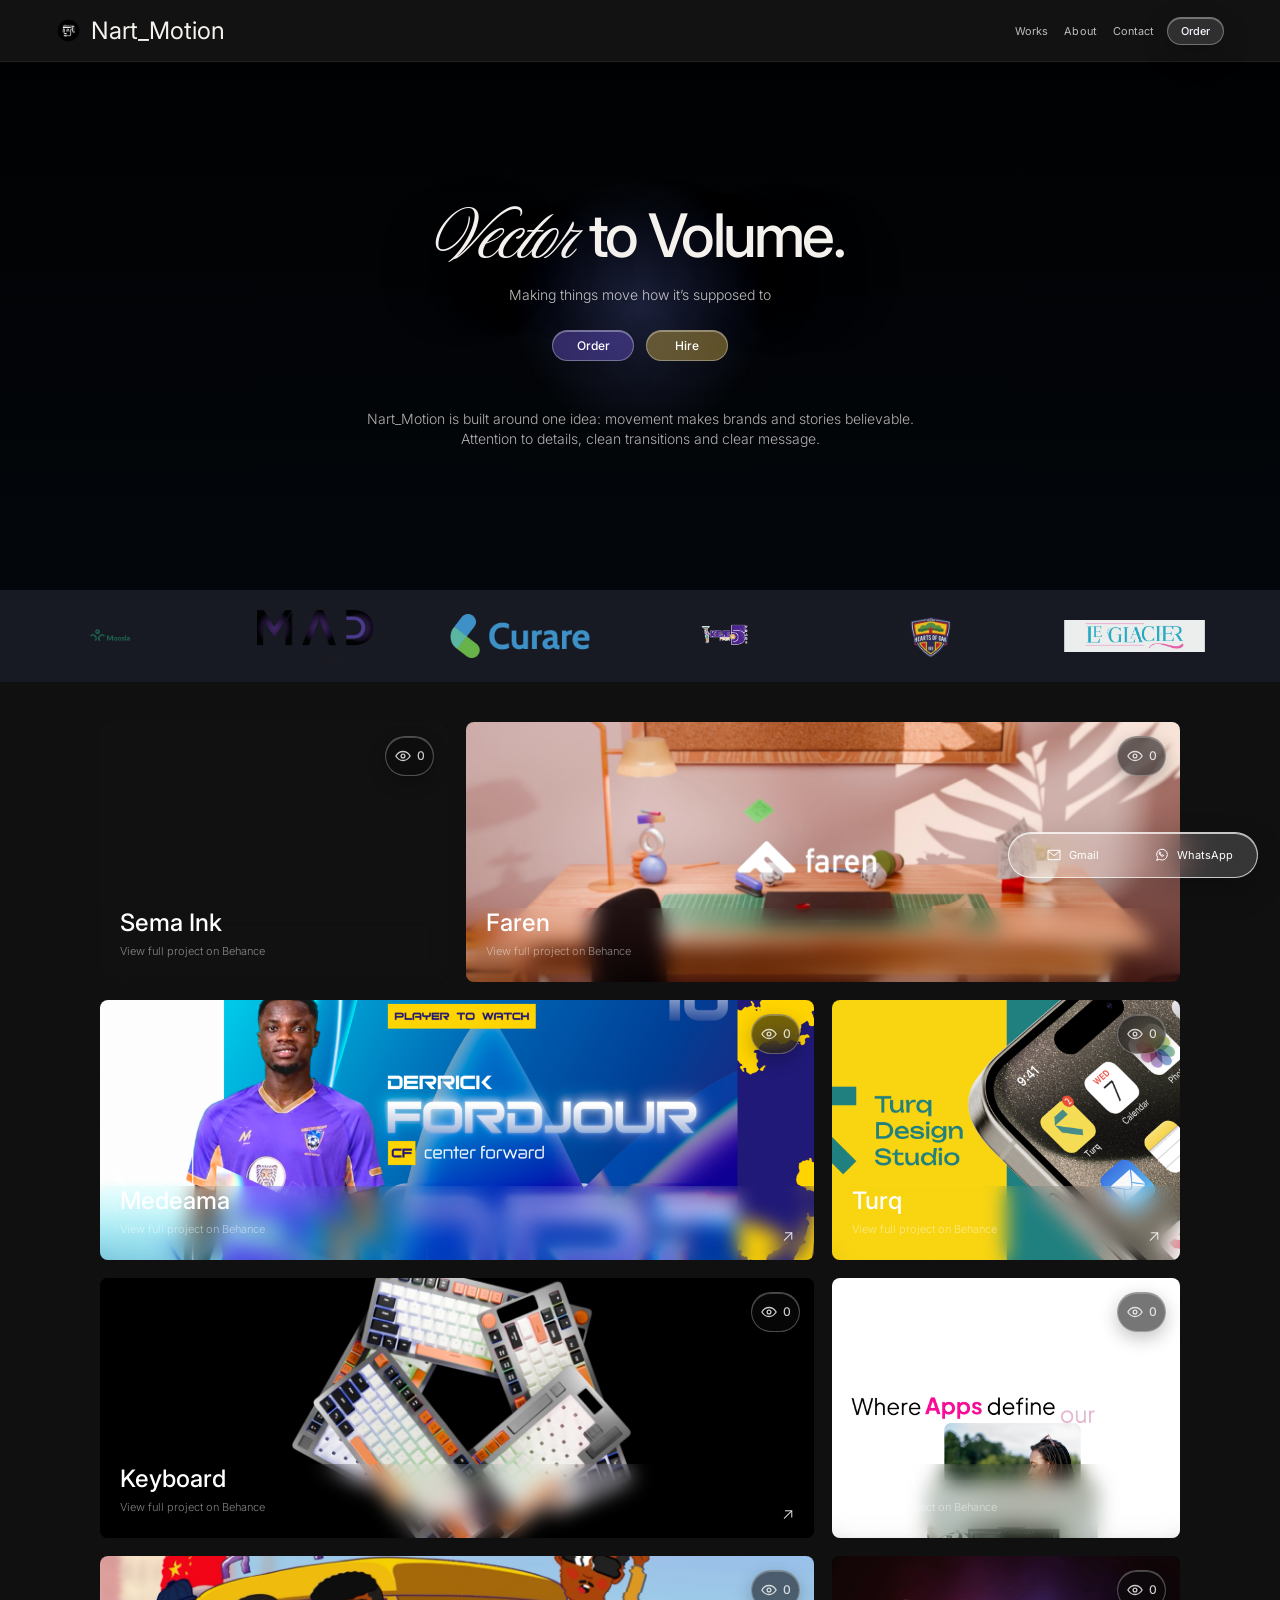
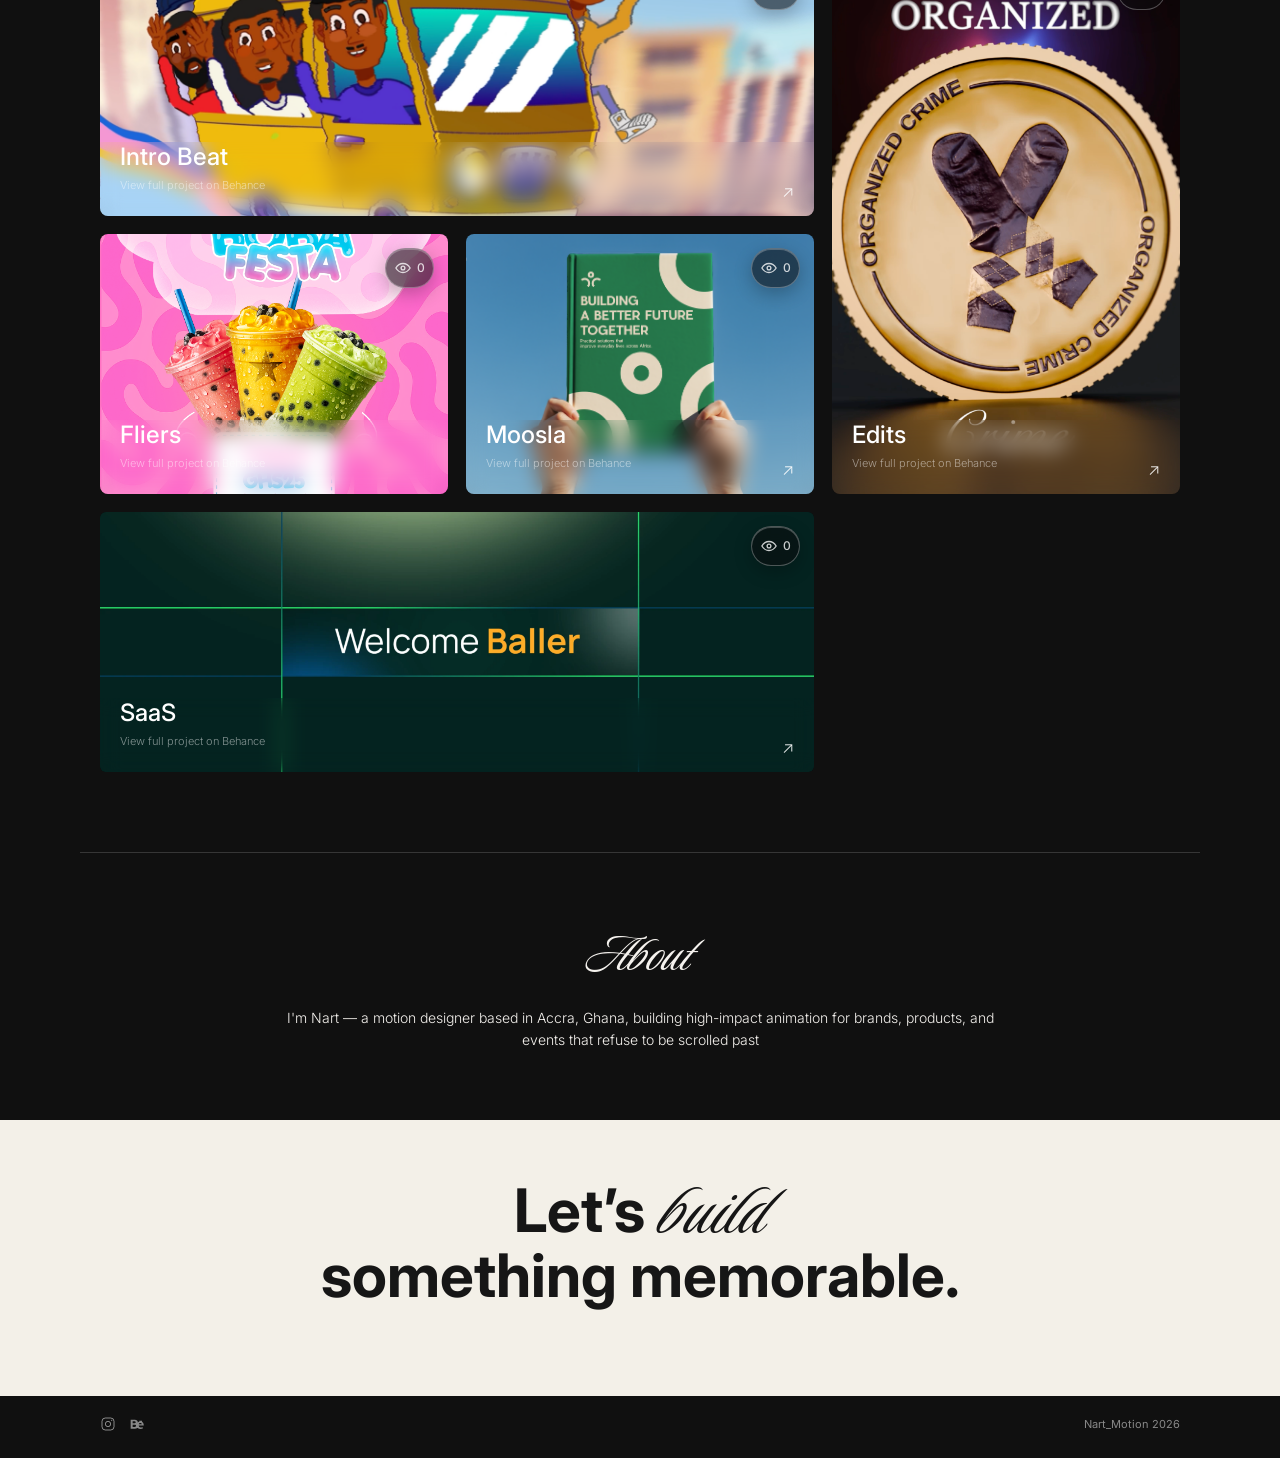
==== commit 64ada0d5: "0.1" ====
--- a/index.html
+++ b/index.html
@@ -186,7 +186,6 @@
         event.preventDefault();
         modal.classList.add('is-open');
         modal.setAttribute('aria-hidden', 'false');
-        modal.querySelector('input')?.focus();
       });
     });
     modal.querySelectorAll('[data-close-hire]').forEach((trigger) => trigger.addEventListener('click', close));
--- a/artlist.css
+++ b/artlist.css
@@ -1992,6 +1992,106 @@
   .home-body .site-footer { justify-content: space-between; }
 }
 
+/* Mobile composition: one calm column, touch-sized media, and no Safari zoom. */
+@media (max-width: 700px) {
+  .home-body .artlist-hero {
+    min-height: 0;
+    height: auto;
+    aspect-ratio: 16 / 10;
+  }
+
+  .home-body .hero-content {
+    min-height: 0;
+    height: 100%;
+    padding: 62px 18px 24px;
+  }
+
+  .home-body .hero-title { font-size: 34px; }
+  .home-body .hero-title .script-word { font-size: 50px; }
+  .home-body .hero-tagline { margin-top: 10px; font-size: 12px; }
+  .home-body .hero-actions { margin-top: 16px; }
+  .home-body .hero-description { display: none; }
+
+  .home-body .work.section-wrap {
+    width: 100%;
+    padding: 28px 12px 48px;
+  }
+
+  .home-body .project-carousel {
+    display: grid;
+    grid-template-columns: minmax(0, 1fr);
+    grid-template-rows: none;
+    grid-auto-rows: auto;
+    gap: 12px;
+  }
+
+  .home-body .project,
+  .home-body .project:nth-child(n) {
+    grid-column: auto;
+    grid-row: auto;
+    width: 100%;
+    height: 230px;
+    min-height: 0;
+  }
+
+  .home-body .project:nth-child(1),
+  .home-body .project:nth-child(4),
+  .home-body .project:nth-child(8),
+  .home-body .project:nth-child(10) { height: 250px; }
+
+  .home-body .project:nth-child(7) { height: 390px; }
+  .home-body .project-image,
+  .home-body .project-image.project-player,
+  .home-body .project-gallery-trigger { position: absolute; inset: 0; }
+  .home-body .project-player > video,
+  .home-body .project-gallery-trigger img { pointer-events: none; }
+  .home-body .project-meta { padding: 0 16px 20px; }
+  .home-body .project-meta h2 { font-size: 22px; }
+  .home-body .project-meta p { font-size: 11px; }
+  .home-body .project-actions { top: 12px; right: 12px; }
+
+  .home-body .floating-contacts {
+    right: 10px;
+    bottom: max(10px, env(safe-area-inset-bottom));
+    width: calc(100vw - 20px);
+  }
+
+  .hire-modal input,
+  .hire-modal select,
+  .hire-modal textarea,
+  .order-page input,
+  .order-page select,
+  .order-page textarea { font-size: 16px; }
+
+  .hire-panel { max-height: calc(100svh - 24px); overflow-y: auto; }
+}
+
+.home-body .hero-action-button,
+.home-body .artlist-order-button,
+.order-page .artlist-order-button,
+.order-page .order-submit {
+  border: 1px solid rgba(255,255,255,0.32);
+  background: rgba(255,255,255,0.12);
+  box-shadow: inset 0 1px 0 rgba(255,255,255,0.34), 0 10px 28px rgba(0,0,0,0.22);
+  backdrop-filter: blur(18px) saturate(150%);
+  -webkit-backdrop-filter: blur(18px) saturate(150%);
+}
+
+.home-body .hero-action-button--order,
+.order-page .order-submit { background: rgba(107,84,204,0.42); }
+.home-body .hero-action-button--hire { background: rgba(214,177,65,0.42); }
+
+.home-body .project-image,
+.home-body .project-player,
+.home-body .project-gallery-trigger {
+  cursor: pointer;
+  touch-action: manipulation;
+}
+
+.home-body .project-overlay {
+  touch-action: manipulation;
+}
+
 .order-page .order-title {
   font-family: "Inter", sans-serif;
   font-size: 24px;
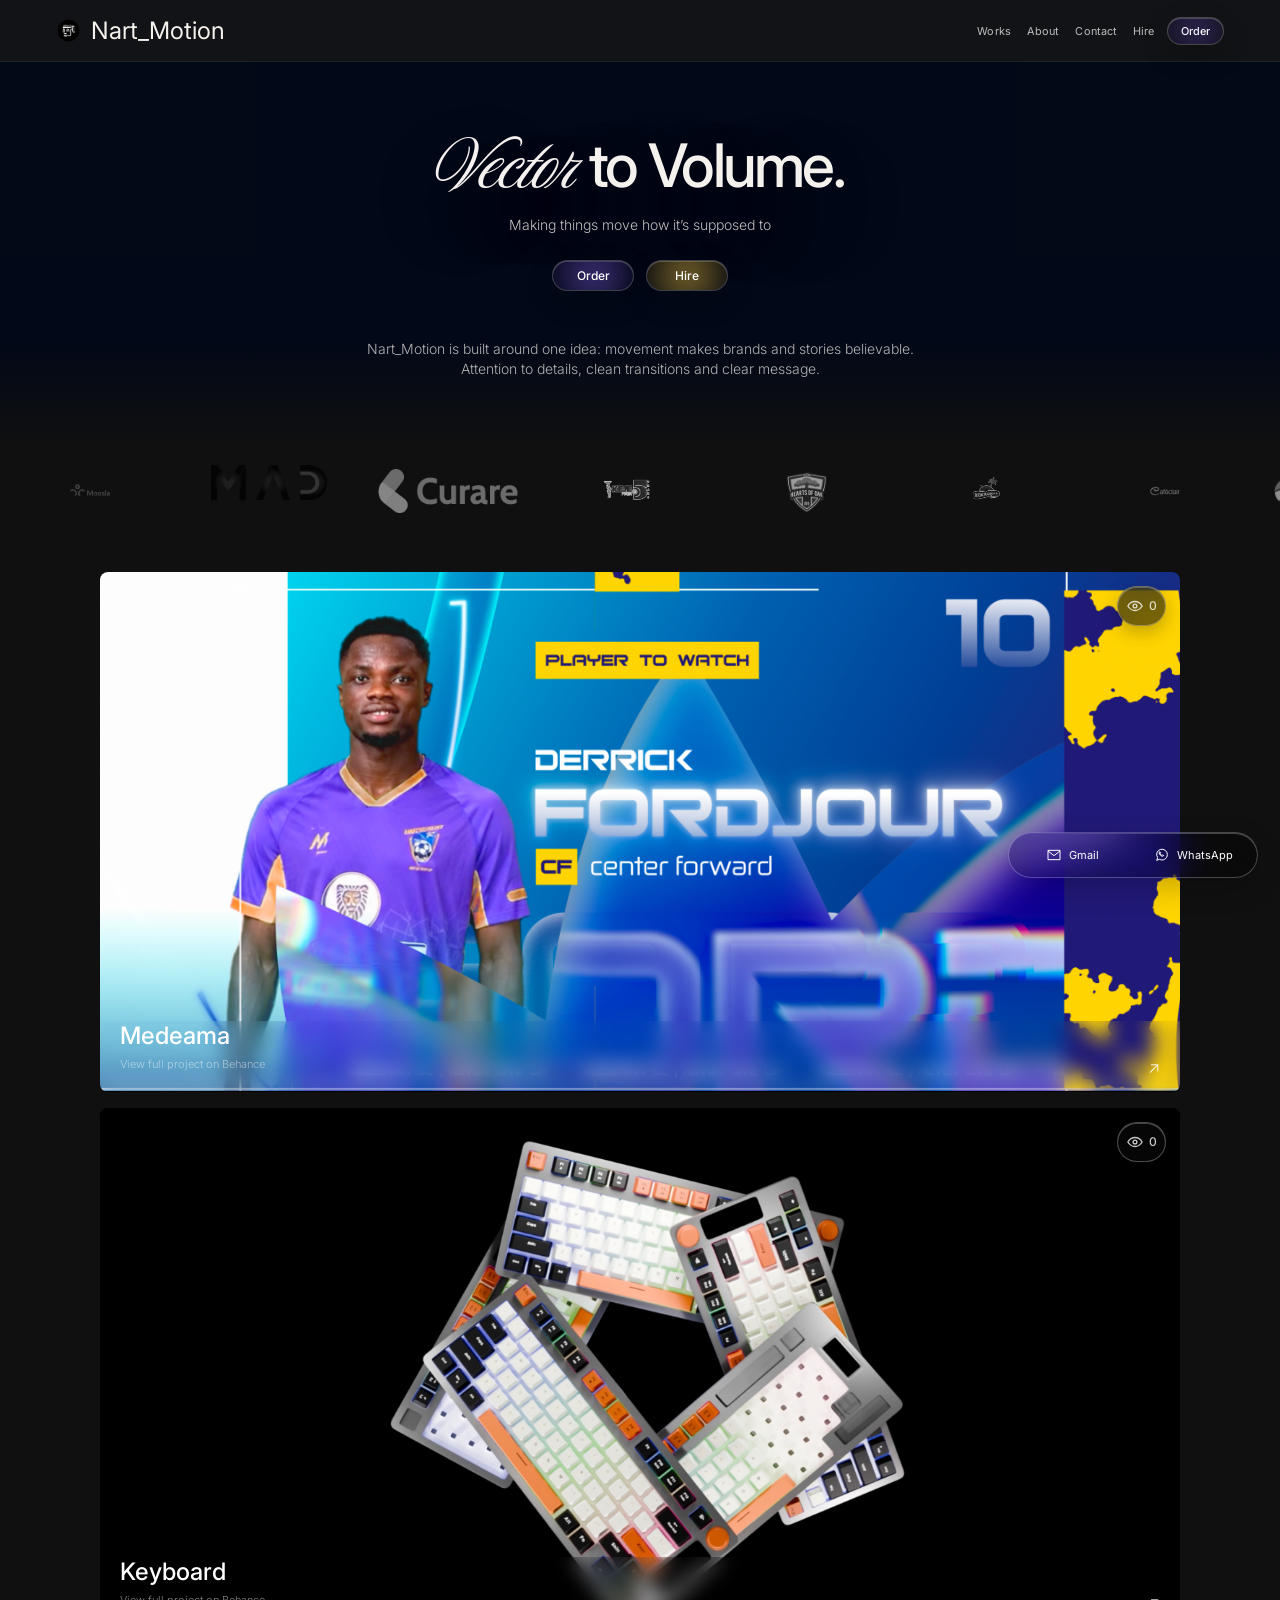
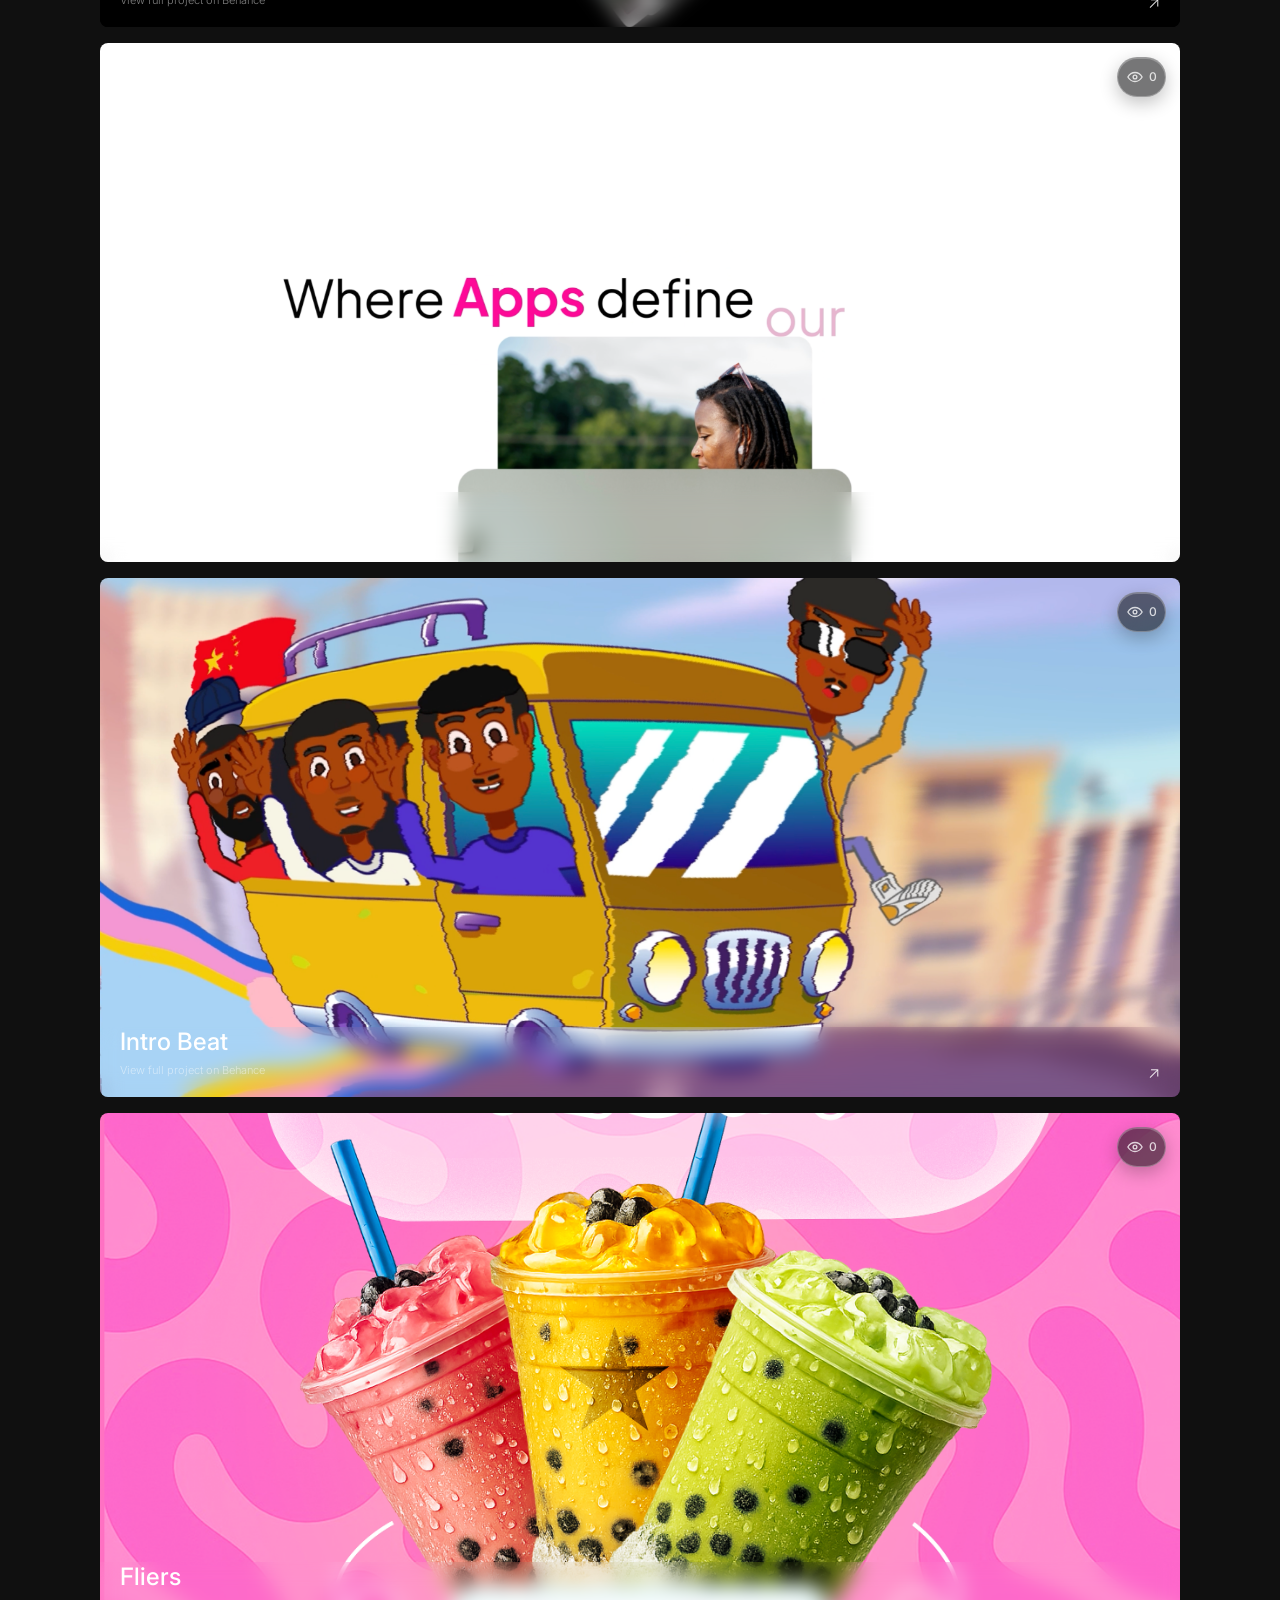
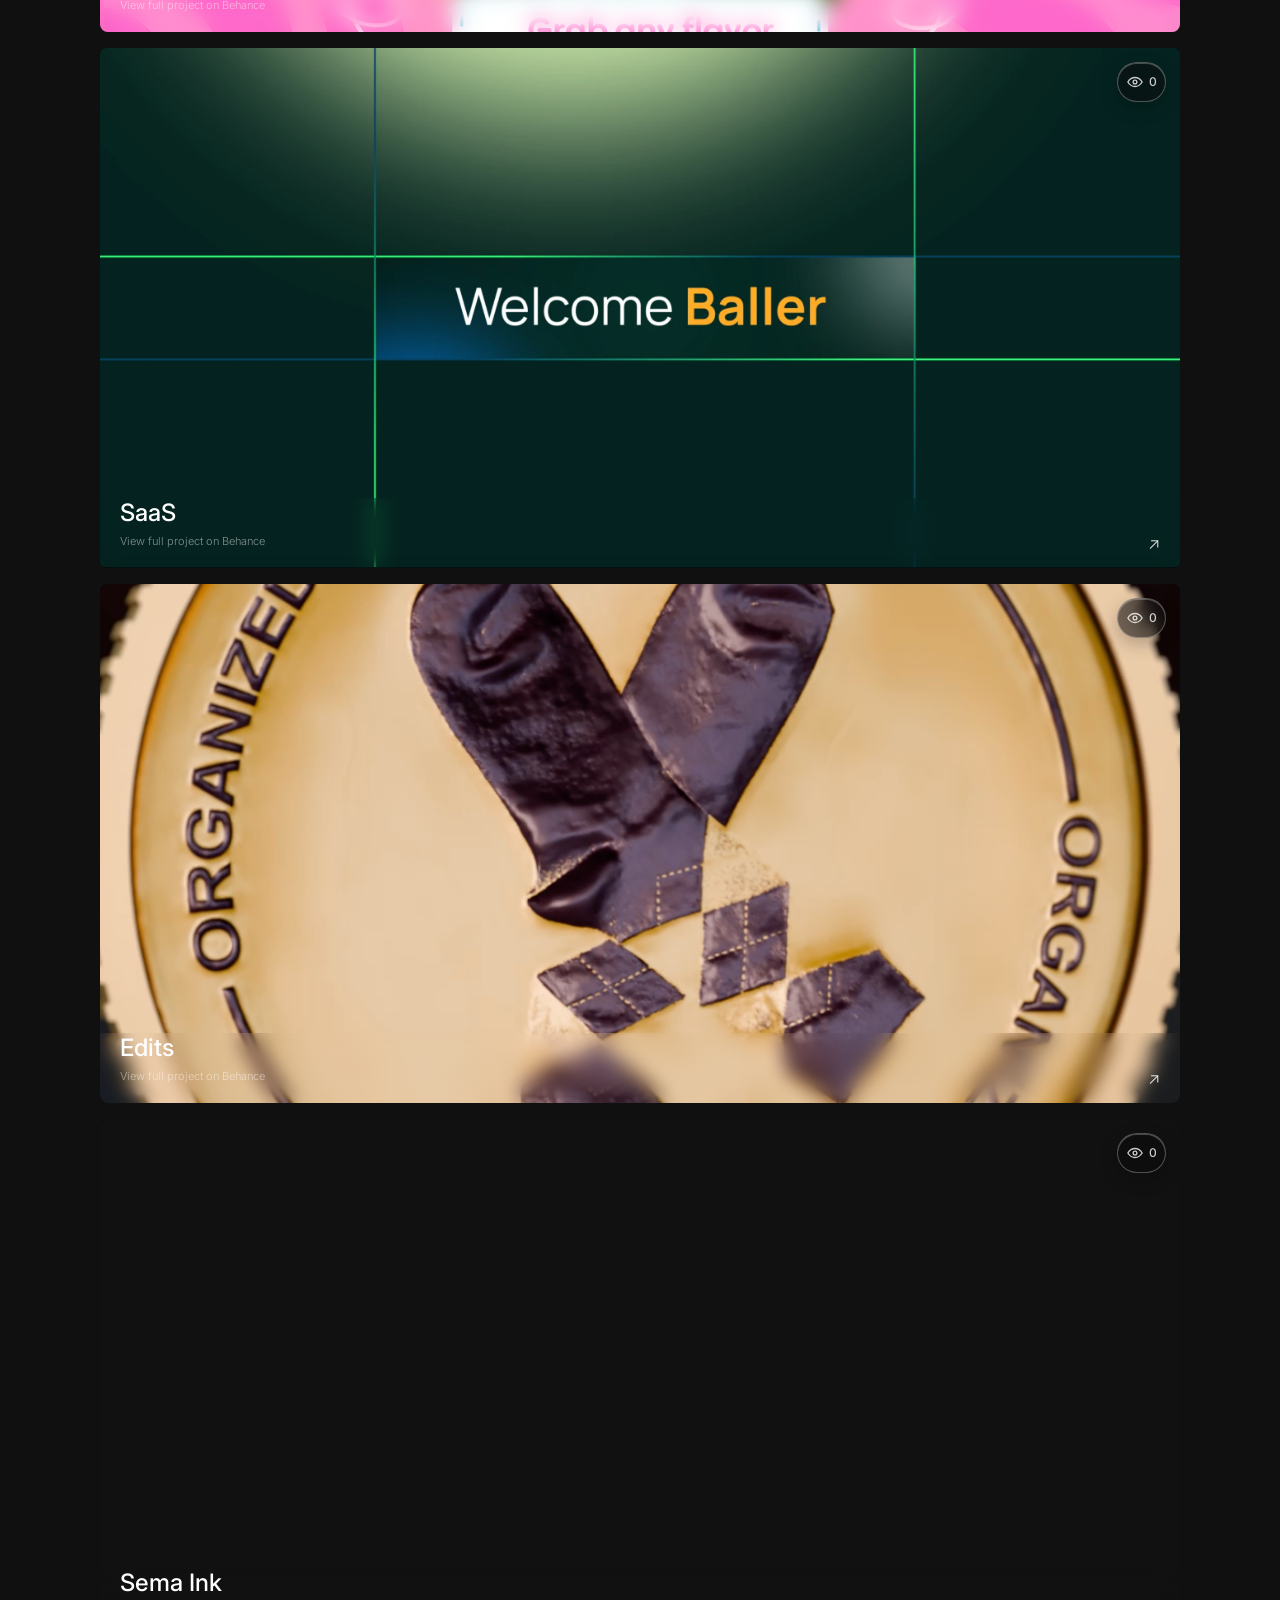
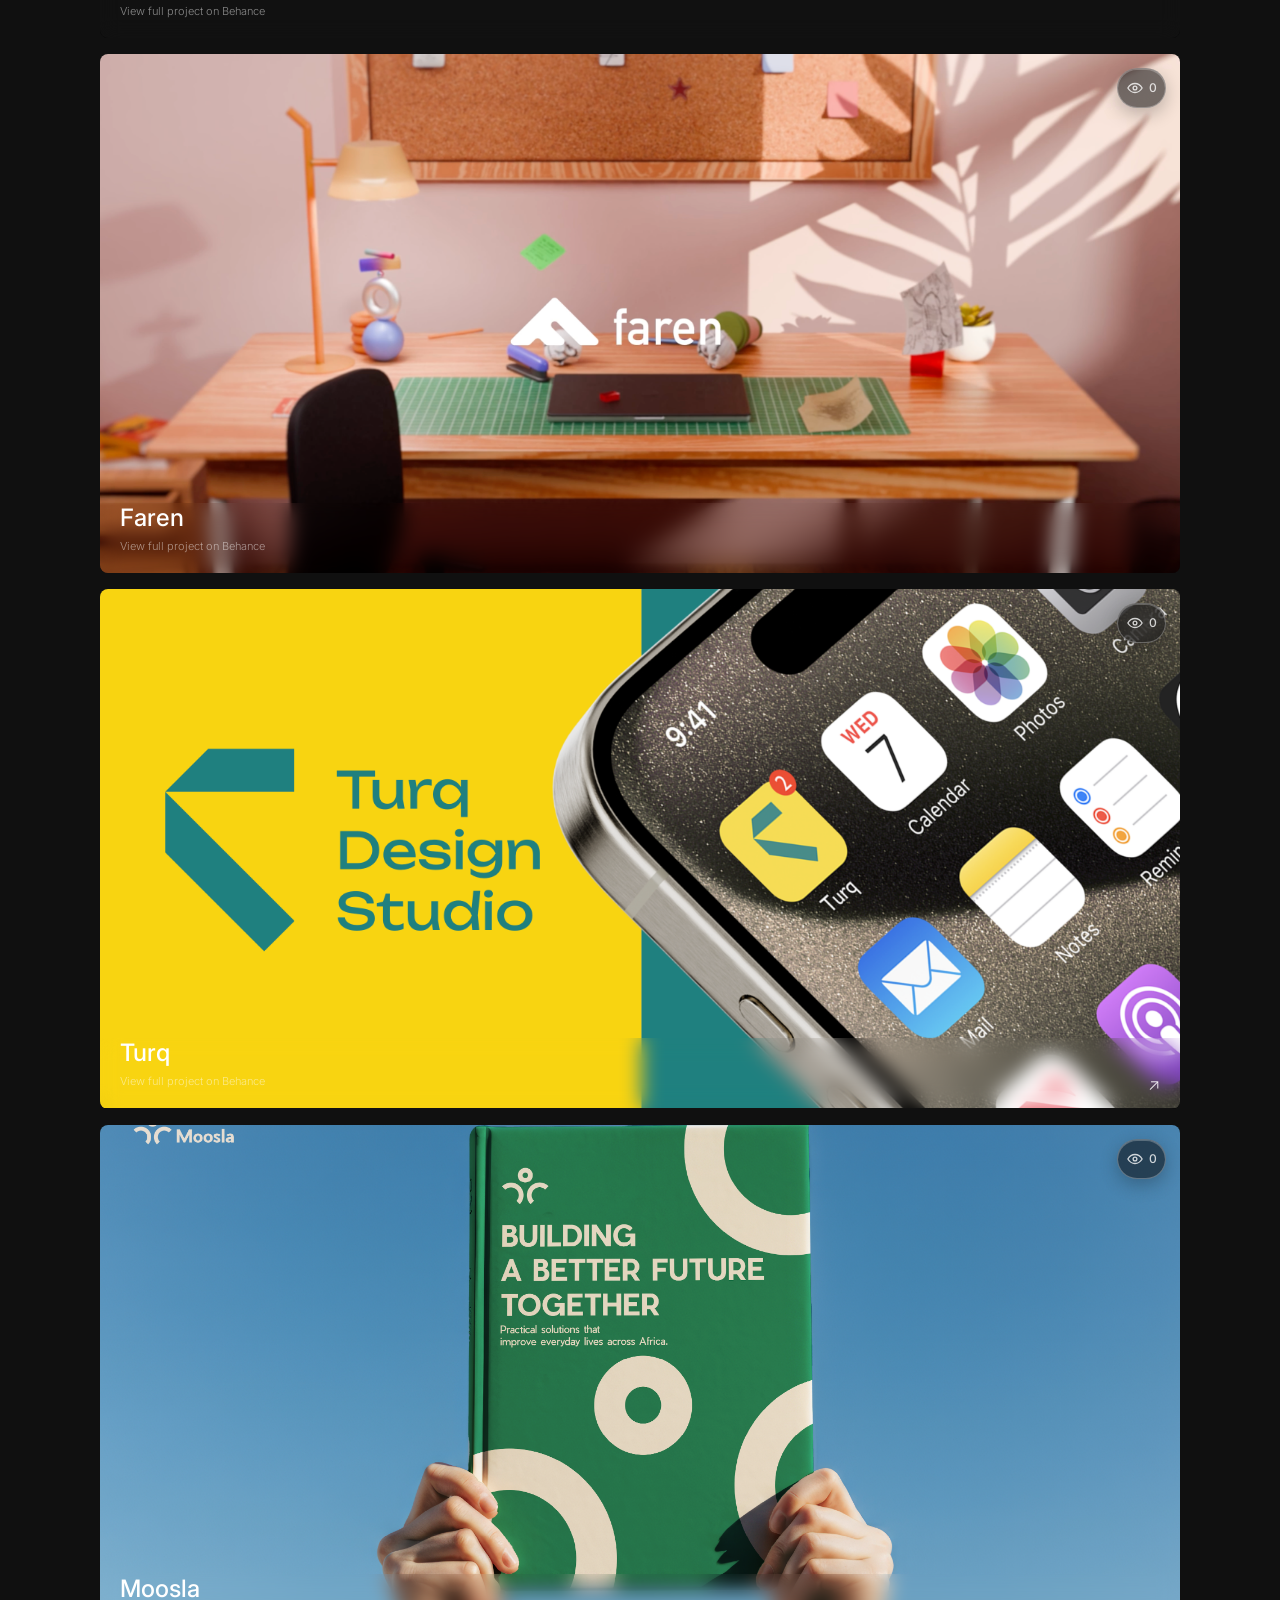
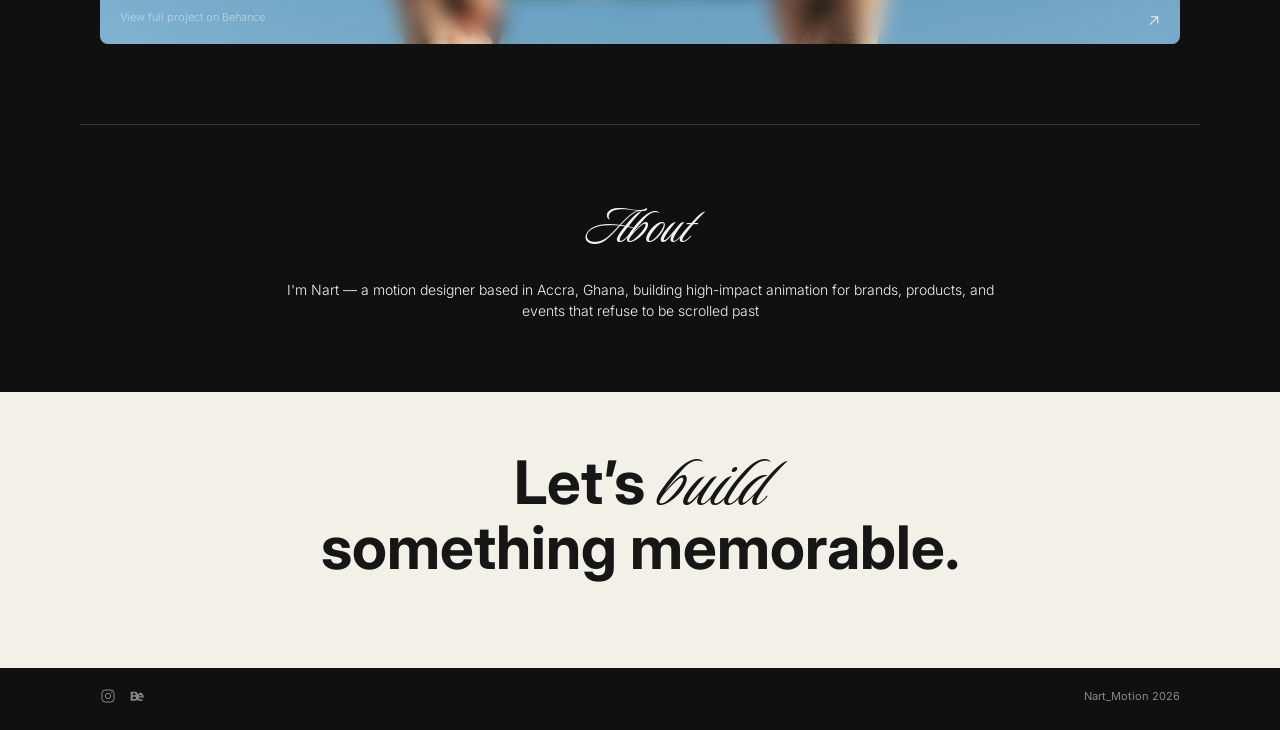
==== commit 5c61009b: "0.2" ====
--- a/index.html
+++ b/index.html
@@ -42,7 +42,9 @@
     <a href="#works">Works</a>
     <a href="#about">About</a>
     <a href="#contact">Contact</a>
+    <a href="#hire" data-open-hire>Hire</a>
   </nav>
+  <button class="menu-toggle" type="button" aria-label="Open menu" aria-expanded="false"><span></span><span></span><span></span></button>
   <a class="artlist-order-button" href="order.html">Order</a>
 </header>
 
@@ -73,7 +75,6 @@
           <img src="assets/projects/brands/curare.png" alt="Curare" />
           <img src="assets/projects/brands/Kejefair.png" alt="Kejefair" />
           <img src="assets/projects/brands/Hearts of Oak.png" alt="Hearts of Oak" />
-          <img src="assets/projects/brands/LEGLACIER LOGO.png" alt="Le Glacier" />
           <img src="assets/projects/brands/Kokrobite.png" alt="Kokrobite" />
           <img src="assets/projects/brands/Cafeclair Logo.png" alt="Cafeclair" />
           <img src="assets/projects/brands/logotype.png" alt="Brand client" />
@@ -84,7 +85,6 @@
           <img src="assets/projects/brands/curare.png" alt="" />
           <img src="assets/projects/brands/Kejefair.png" alt="" />
           <img src="assets/projects/brands/Hearts of Oak.png" alt="" />
-          <img src="assets/projects/brands/LEGLACIER LOGO.png" alt="" />
           <img src="assets/projects/brands/Kokrobite.png" alt="" />
           <img src="assets/projects/brands/Cafeclair Logo.png" alt="" />
           <img src="assets/projects/brands/logotype.png" alt="" />
@@ -113,16 +113,6 @@
   <section id="about" class="about-section section-wrap">
     <h2 class="about-heading">About</h2>
     <p class="about-copy">I'm Nart — a motion designer based in Accra, Ghana, building high-impact animation for brands, products, and events that refuse to be scrolled past</p>
-  </section>
-
-  <section class="brands section-wrap" aria-label="Brands I have worked with">
-    <div class="section-heading"><p class="eyebrow">03 / BRANDS</p></div>
-    <div class="brands-marquee">
-      <div class="brands-track">
-        <div class="brands-set"><img src="assets/projects/brands/B2B LOGO.png" alt="B2B" /><img src="assets/projects/brands/Cafeclair Logo.png" alt="Cafeclair" /><img src="assets/projects/brands/curare.png" alt="Curare" /><img src="assets/projects/brands/Hearts of Oak.png" alt="Hearts of Oak" /><img src="assets/projects/brands/Kejefair.png" alt="Kejefair" /><img src="assets/projects/brands/Kokrobite.png" alt="Kokrobite" /><img src="assets/projects/brands/LEGLACIER LOGO.png" alt="Le Glacier" /><img src="assets/projects/brands/logotype.png" alt="Logotype" /><img src="assets/projects/brands/Mad_club_logo.png" alt="Mad Club" /><img src="assets/projects/brands/Moosla.png" alt="Moosla" /></div>
-        <div class="brands-set" aria-hidden="true"><img src="assets/projects/brands/B2B LOGO.png" alt="" /><img src="assets/projects/brands/Cafeclair Logo.png" alt="" /><img src="assets/projects/brands/curare.png" alt="" /><img src="assets/projects/brands/Hearts of Oak.png" alt="" /><img src="assets/projects/brands/Kejefair.png" alt="" /><img src="assets/projects/brands/Kokrobite.png" alt="" /><img src="assets/projects/brands/LEGLACIER LOGO.png" alt="" /><img src="assets/projects/brands/logotype.png" alt="" /><img src="assets/projects/brands/Mad_club_logo.png" alt="" /><img src="assets/projects/brands/Moosla.png" alt="" /></div>
-      </div>
-    </div>
   </section>
 
   <section id="contact" class="contact section-wrap">
--- a/artlist.css
+++ b/artlist.css
@@ -2078,8 +2078,12 @@
 }
 
 .home-body .hero-action-button--order,
-.order-page .order-submit { background: rgba(107,84,204,0.42); }
-.home-body .hero-action-button--hire { background: rgba(214,177,65,0.42); }
+.order-page .order-submit { background: linear-gradient(180deg, rgba(107,84,204,0.9), rgba(86,64,185,0.9)); }
+.home-body .hero-action-button--hire { background: linear-gradient(180deg, rgba(214,177,65,0.88), rgba(177,137,35,0.88)); }
+
+.order-page .artlist-order-button {
+  background: linear-gradient(180deg, rgba(107,84,204,0.9), rgba(86,64,185,0.9));
+}
 
 .home-body .project-image,
 .home-body .project-player,
@@ -2090,6 +2094,64 @@
 
 .home-body .project-overlay {
   touch-action: manipulation;
+}
+
+/* Final responsive composition */
+.home-body .artlist-hero {
+  aspect-ratio: 16 / 4;
+  min-height: 0;
+  height: auto;
+}
+
+.home-body .hero-content {
+  min-height: 0;
+  height: 100%;
+  padding-top: 0;
+}
+
+@media (max-width: 700px) {
+  .home-body .artlist-hero { aspect-ratio: 16 / 4; }
+  .home-body .hero-content { padding: 0 14px; }
+  .home-body .hero-title { font-size: clamp(24px, 8vw, 34px); }
+  .home-body .hero-title .script-word { font-size: clamp(38px, 12vw, 50px); }
+  .home-body .hero-tagline { font-size: 11px; }
+  .home-body .hero-actions { margin-top: 10px; }
+
+  .home-body .project-carousel {
+    grid-template-columns: repeat(2, minmax(0, 1fr));
+    grid-auto-rows: auto;
+    gap: 10px;
+  }
+
+  .home-body .project,
+  .home-body .project:nth-child(n) {
+    grid-column: span 1;
+    grid-row: span 1;
+    width: 100%;
+    height: auto;
+    aspect-ratio: 1 / 1;
+  }
+
+  .home-body .project:nth-child(1),
+  .home-body .project:nth-child(4),
+  .home-body .project:nth-child(8),
+  .home-body .project:nth-child(10) {
+    grid-column: span 2;
+    aspect-ratio: 2.08 / 1;
+  }
+
+  .home-body .project:nth-child(7) {
+    grid-column: span 1;
+    grid-row: span 2;
+    aspect-ratio: 0.72 / 1;
+  }
+
+  .home-body .project-image,
+  .home-body .project-image.project-player,
+  .home-body .project-gallery-trigger { position: absolute; inset: 0; }
+  .home-body .project-meta { padding: 0 10px 13px; }
+  .home-body .project-meta h2 { font-size: clamp(14px, 4vw, 20px); }
+  .home-body .project-meta p { font-size: 9px; }
 }
 
 .order-page .order-title {
@@ -2114,6 +2176,164 @@
   color: var(--muted);
   font-size: 0.68rem;
   font-weight: 400;
+}
+
+@media (max-width: 700px) {
+  .home-body .artlist-hero {
+    aspect-ratio: 16 / 8;
+    min-height: 190px;
+  }
+
+  .home-body .project-meta h2 {
+    max-width: 100%;
+    font-size: clamp(15px, 4.5vw, 19px);
+    line-height: 1.05;
+  }
+}
+
+@media (max-width: 700px) {
+  .home-body .hero-content {
+    width: 100%;
+    padding-left: clamp(18px, 7vw, 30px);
+    padding-right: clamp(18px, 7vw, 30px);
+  }
+
+  .home-body .hero-title {
+    max-width: 100%;
+    font-size: clamp(24px, 7vw, 32px);
+    letter-spacing: -0.04em;
+    white-space: nowrap;
+  }
+
+  .home-body .hero-title .script-word {
+    font-size: clamp(34px, 10vw, 44px);
+  }
+
+  .home-body .hero-tagline {
+    max-width: 90%;
+    margin-top: clamp(7px, 2vw, 10px);
+    font-size: clamp(9px, 2.8vw, 11px);
+  }
+
+  .home-body .hero-actions {
+    gap: clamp(7px, 2.5vw, 12px);
+    margin-top: clamp(9px, 2.8vw, 14px);
+  }
+
+  .home-body .hero-action-button {
+    min-width: clamp(62px, 18vw, 82px);
+    min-height: clamp(25px, 8vw, 32px);
+    padding: clamp(0.3rem, 1.5vw, 0.45rem) clamp(0.65rem, 2.5vw, 1rem);
+    font-size: clamp(10px, 3vw, 12px);
+  }
+}
+
+/* Fresh-page composition and final responsive rules. */
+.home-body .hero-video-bg {
+  filter: none;
+  opacity: 1;
+}
+
+.home-body .artlist-hero {
+  position: relative;
+  height: min(50vh, 520px);
+  min-height: 320px;
+  aspect-ratio: auto;
+  background: #000;
+}
+
+.home-body .artlist-hero::after {
+  content: "";
+  position: absolute;
+  inset: auto 0 0;
+  height: 24%;
+  z-index: 1;
+  pointer-events: none;
+  background: linear-gradient(180deg, transparent, #101010);
+}
+
+.home-body .hero-overlay {
+  background: linear-gradient(180deg, rgba(0,0,0,0.08), rgba(16,16,16,0.38));
+}
+
+.home-body .hero-content { z-index: 2; }
+.home-body .artlist-marquee-wrap { background: transparent; }
+.home-body .client-logo-set { gap: clamp(1.2rem, 3vw, 3rem); padding: 0 1.2rem; }
+.home-body .client-logo-set img { filter: grayscale(1) contrast(1.1); opacity: 0.72; }
+.home-body .brands { display: none; }
+
+.home-body .menu-toggle {
+  display: none;
+  border: 1px solid rgba(255,255,255,0.24);
+  border-radius: 999px;
+  padding: 0.4rem 0.7rem;
+  background: rgba(255,255,255,0.1);
+  color: #fff;
+  font: 11px "Inter", sans-serif;
+  backdrop-filter: blur(16px);
+  -webkit-backdrop-filter: blur(16px);
+}
+
+.home-body .project-carousel {
+  display: flex;
+  flex-direction: column;
+  gap: 16px;
+}
+
+.home-body .project,
+.home-body .project:nth-child(n) {
+  width: 100%;
+  height: auto;
+  min-height: 0;
+  aspect-ratio: 2.08 / 1;
+  grid-column: auto;
+  grid-row: auto;
+}
+
+@media (max-width: 700px) {
+  .home-body .site-header.artlist-header {
+    height: 58px;
+    padding: 0 12px;
+  }
+
+  .home-body .artlist-nav {
+    display: none;
+    position: absolute;
+    top: 58px;
+    left: 12px;
+    right: 12px;
+    flex-direction: column;
+    align-items: stretch;
+    gap: 0;
+    margin: 0;
+    padding: 8px;
+    border: 1px solid rgba(255,255,255,0.18);
+    border-radius: 14px;
+    background: rgba(18,18,22,0.86);
+    backdrop-filter: blur(18px);
+    -webkit-backdrop-filter: blur(18px);
+  }
+
+  .home-body .artlist-nav.is-open { display: flex; }
+  .home-body .artlist-nav a { padding: 12px; font-size: 13px; }
+  .home-body .menu-toggle { display: inline-flex; margin-left: auto; margin-right: 8px; }
+  .home-body .artlist-order-button { min-height: 30px; padding: 0.35rem 0.7rem; }
+
+  .home-body .artlist-hero {
+    height: 50vh;
+    min-height: 300px;
+    max-height: 430px;
+  }
+
+  .home-body .hero-description { display: block; max-width: 290px; margin-top: 20px; font-size: 11px; }
+  .home-body .artlist-marquee-wrap { padding: 0.45rem 0; }
+  .home-body .client-logo-set img { width: 84px; height: 30px; }
+
+  .home-body .work.section-wrap { padding: 34px 12px 48px; }
+  .home-body .project-carousel { gap: 12px; }
+  .home-body .project,
+  .home-body .project:nth-child(n) { aspect-ratio: 1.55 / 1; }
+  .home-body .project-meta h2 { font-size: clamp(15px, 4.5vw, 19px); }
 }
 
 /* Final visibility and spacing polish. */
@@ -2282,3 +2502,154 @@
   .home-body .project-meta { padding: 0 12px 18px; }
   .home-body .project-meta h2 { font-size: 20px; }
 }
+
+/* Authoritative landing composition. */
+.home-body .hero-video-bg { filter: none !important; opacity: 1 !important; }
+.home-body .hero-overlay { background: rgba(0,0,0,0.15) !important; }
+.home-body .artlist-hero { height: min(50vh, 520px); min-height: 320px; aspect-ratio: auto; }
+.home-body .artlist-hero::after { content: ""; position: absolute; inset: auto 0 0; height: 24%; z-index: 1; pointer-events: none; background: linear-gradient(180deg, transparent, #101010); }
+.home-body .hero-overlay { background: linear-gradient(180deg, rgba(0,0,0,0.08), rgba(16,16,16,0.38)); }
+.home-body .hero-content { z-index: 2; }
+.home-body .artlist-marquee-wrap { background: transparent; padding: 0.45rem 0; }
+.home-body .client-logo-set { gap: clamp(1.2rem, 3vw, 3rem); padding: 0 1.2rem; }
+.home-body .client-logo-set img { filter: grayscale(1) contrast(1.1); opacity: 0.72; }
+.home-body .brands { display: none !important; }
+.home-body .project-carousel { display: flex; flex-direction: column; gap: 16px; }
+.home-body .project,
+.home-body .project:nth-child(n) { width: 100%; height: auto; min-height: 0; aspect-ratio: 2.08 / 1; grid-column: auto; grid-row: auto; }
+.home-body .project-meta { padding: 0 20px 20px; }
+
+.home-body .menu-toggle { display: none; border: 1px solid rgba(255,255,255,0.24); border-radius: 999px; padding: 0.4rem 0.7rem; background: rgba(255,255,255,0.1); color: #fff; font: 11px "Inter", sans-serif; backdrop-filter: blur(16px); -webkit-backdrop-filter: blur(16px); }
+
+/* Shared glass recipe: a soft color ellipse sits behind a dark 20% glass pane. */
+.home-body .hero-action-button,
+.home-body .artlist-order-button,
+.home-body .menu-toggle,
+.home-body .floating-contacts,
+.order-page .artlist-order-button,
+.order-page .order-submit {
+  position: relative;
+  isolation: isolate;
+  overflow: hidden;
+  background: rgba(0,0,0,0.2);
+  border: 1px solid rgba(255,255,255,0.24);
+  box-shadow: inset 0 1px 0 rgba(255,255,255,0.3), 0 10px 28px rgba(0,0,0,0.2);
+  backdrop-filter: blur(18px) saturate(150%);
+  -webkit-backdrop-filter: blur(18px) saturate(150%);
+}
+
+.home-body .hero-action-button::before,
+.home-body .artlist-order-button::before,
+.home-body .menu-toggle::before,
+.home-body .floating-contacts::before,
+.order-page .artlist-order-button::before,
+.order-page .order-submit::before {
+  content: "";
+  position: absolute;
+  z-index: -2;
+  top: 50%;
+  left: 50%;
+  width: 72%;
+  height: 180%;
+  border-radius: 50%;
+  background: var(--glass-accent, #6b54cc);
+  filter: blur(22px);
+  opacity: 0.95;
+  transform: translate(-50%, -50%);
+}
+
+.home-body .hero-action-button::after,
+.home-body .artlist-order-button::after,
+.home-body .menu-toggle::after,
+.home-body .floating-contacts::after,
+.order-page .artlist-order-button::after,
+.order-page .order-submit::after {
+  content: "";
+  position: absolute;
+  inset: 0;
+  z-index: -1;
+  border-radius: inherit;
+  background: rgba(0,0,0,0.2);
+  pointer-events: none;
+}
+
+.home-body .hero-action-button--order,
+.home-body .artlist-order-button,
+.order-page .artlist-order-button,
+.order-page .order-submit { --glass-accent: #6b54cc; background: rgba(0,0,0,0.2); }
+.home-body .hero-action-button--hire { --glass-accent: #d6b141; background: rgba(0,0,0,0.2); }
+.home-body .floating-contacts { --glass-accent: #6b54cc; }
+
+.home-body .menu-toggle::before {
+  display: none;
+}
+
+.home-body .floating-contacts {
+  position: fixed;
+  right: 22px;
+  bottom: 22px;
+  z-index: 25;
+  width: 250px;
+  min-width: 0;
+  padding: 6px;
+  border-radius: 999px;
+}
+
+.home-body .floating-contacts a {
+  position: relative;
+  z-index: 1;
+  color: #fff;
+}
+
+.home-body .floating-contacts::before {
+  width: 72%;
+  height: 180%;
+  top: 50%;
+  left: 50%;
+  inset: auto;
+  transform: translate(-50%, -50%);
+  background: #6b54cc;
+  filter: blur(22px);
+  opacity: 0.95;
+}
+
+.home-body .floating-contacts::after {
+  inset: 0;
+  background: rgba(0,0,0,0.2);
+}
+
+.home-body .hero-action-button > *,
+.home-body .artlist-order-button > *,
+.home-body .menu-toggle > *,
+.home-body .floating-contacts > *,
+.order-page .artlist-order-button > *,
+.order-page .order-submit > * { position: relative; z-index: 1; }
+
+@media (max-width: 700px) {
+  .home-body .site-header.artlist-header { height: 58px; padding: 0 12px; }
+  .home-body .artlist-nav { display: none; position: absolute; top: 58px; left: 12px; right: 12px; flex-direction: column; align-items: stretch; gap: 0; margin: 0; padding: 8px; border: 1px solid rgba(255,255,255,0.18); border-radius: 14px; background: rgba(18,18,22,0.86); backdrop-filter: blur(18px); -webkit-backdrop-filter: blur(18px); }
+  .home-body .artlist-nav.is-open { display: flex; }
+  .home-body .artlist-nav a { padding: 12px; font-size: 13px; }
+  .home-body .menu-toggle { display: inline-flex; flex-direction: column; justify-content: center; gap: 3px; width: 34px; height: 30px; margin-left: auto; margin-right: 8px; padding: 0 8px; }
+  .home-body .menu-toggle span { display: block; width: 100%; height: 1px; border-radius: 2px; background: #fff; }
+  .home-body .artlist-hero { height: 50vh; min-height: 300px; max-height: 430px; }
+  .home-body .hero-description { display: block; max-width: 290px; margin-top: 20px; font-size: 11px; }
+  .home-body .client-logo-set img { width: 84px; height: 30px; }
+  .home-body .work.section-wrap { padding: 34px 12px 48px; }
+  .home-body .project-carousel { gap: 12px; }
+  .home-body .project,
+  .home-body .project:nth-child(n) { aspect-ratio: 1.55 / 1; }
+  .home-body .project-meta h2 { font-size: clamp(15px, 4.5vw, 19px); }
+}
+
+/* Final header and hero balance. */
+.home-body .hero-overlay { background: rgba(5,18,48,0.48) !important; }
+
+@media (max-width: 700px) {
+  .home-body .floating-contacts {
+    left: 50%;
+    right: auto;
+    width: min(250px, calc(100vw - 20px));
+    transform: translateX(-50%);
+  }
+}
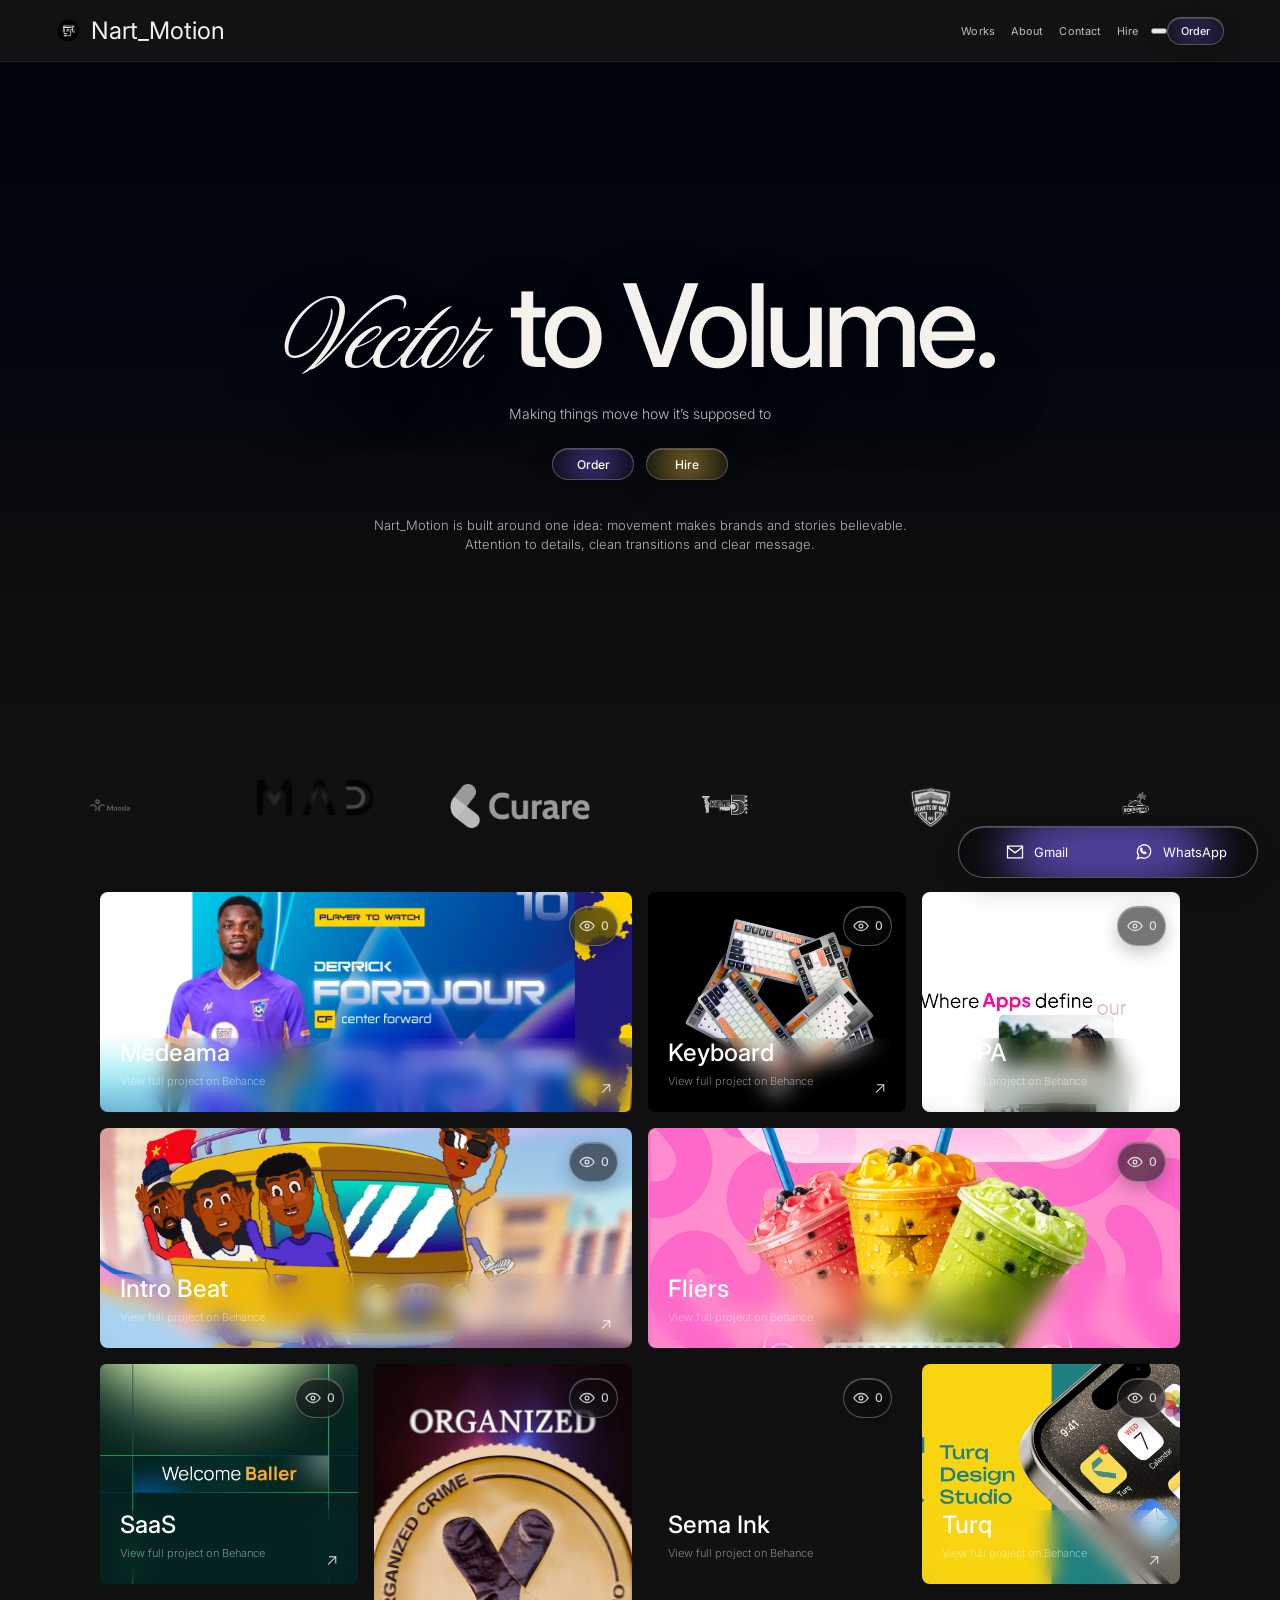
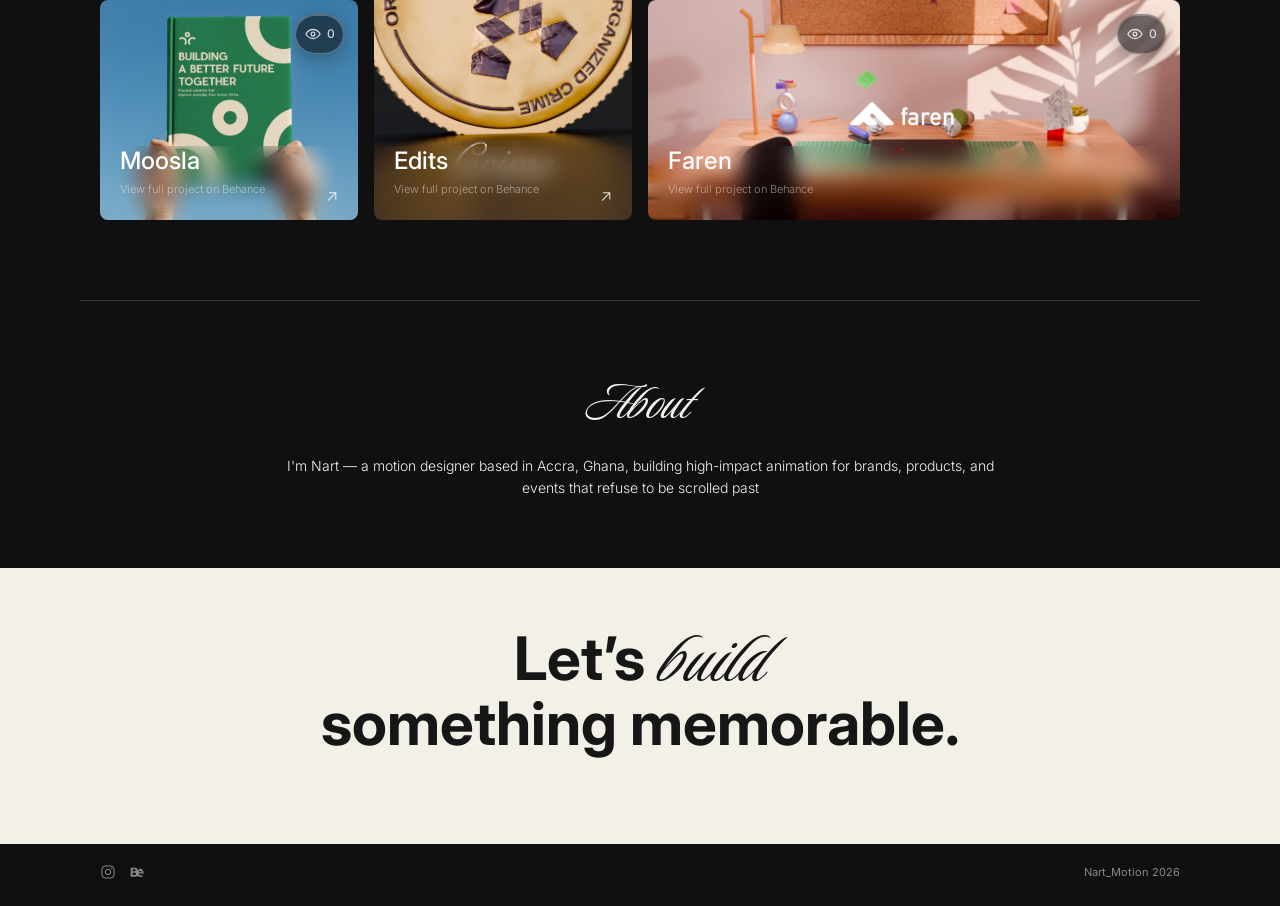
==== commit eb17786c: "0.3" ====
--- a/index.html
+++ b/index.html
@@ -50,8 +50,8 @@
 
 <main id="top" class="home-shell">
   <section class="artlist-hero">
-    <video class="hero-video-bg" autoplay muted loop playsinline preload="auto" aria-label="Sema Ink looping reel">
-      <source src="assets/Sema_Ink.mp4" type="video/mp4" />
+    <video class="hero-video-bg" autoplay muted loop playsinline preload="auto" aria-label="Keyboard animation looping reel">
+      <source src="assets/projects/keyboard/Keyboard-animation.mp4" type="video/mp4" />
     </video>
     <div class="hero-overlay"></div>
 
@@ -115,6 +115,16 @@
     <p class="about-copy">I'm Nart — a motion designer based in Accra, Ghana, building high-impact animation for brands, products, and events that refuse to be scrolled past</p>
   </section>
 
+  <section class="brands section-wrap" aria-label="Brands I have worked with">
+    <div class="section-heading"><p class="eyebrow">03 / BRANDS</p></div>
+    <div class="brands-marquee">
+      <div class="brands-track">
+        <div class="brands-set"><img src="assets/projects/brands/B2B LOGO.png" alt="B2B" /><img src="assets/projects/brands/Cafeclair Logo.png" alt="Cafeclair" /><img src="assets/projects/brands/curare.png" alt="Curare" /><img src="assets/projects/brands/Hearts of Oak.png" alt="Hearts of Oak" /><img src="assets/projects/brands/Kejefair.png" alt="Kejefair" /><img src="assets/projects/brands/Kokrobite.png" alt="Kokrobite" /><img src="assets/projects/brands/logotype.png" alt="Logotype" /><img src="assets/projects/brands/Mad_club_logo.png" alt="Mad Club" /><img src="assets/projects/brands/Moosla.png" alt="Moosla" /></div>
+        <div class="brands-set" aria-hidden="true"><img src="assets/projects/brands/B2B LOGO.png" alt="" /><img src="assets/projects/brands/Cafeclair Logo.png" alt="" /><img src="assets/projects/brands/curare.png" alt="" /><img src="assets/projects/brands/Hearts of Oak.png" alt="" /><img src="assets/projects/brands/Kejefair.png" alt="" /><img src="assets/projects/brands/Kokrobite.png" alt="" /><img src="assets/projects/brands/logotype.png" alt="" /><img src="assets/projects/brands/Mad_club_logo.png" alt="" /><img src="assets/projects/brands/Moosla.png" alt="" /></div>
+      </div>
+    </div>
+  </section>
+
   <section id="contact" class="contact section-wrap">
     <h2>Let’s <em>build</em><br />something memorable.</h2>
   </section>
@@ -159,6 +169,7 @@
 </footer>
 <div class="gallery-modal" data-gallery-modal hidden><div class="gallery-modal-backdrop" data-gallery-close></div><section class="gallery-modal-panel" role="dialog" aria-modal="true" aria-label="Portfolio preview"><button class="gallery-close" type="button" data-gallery-close aria-label="Close preview">×</button><div class="gallery-images" data-gallery-images></div></section></div>
 <div class="floating-contacts" aria-label="Contact Nart_Motion">
+  <button class="floating-contact-toggle" type="button" aria-label="Open contact options" aria-expanded="false"><svg viewBox="0 0 24 24" aria-hidden="true"><path d="M4 5h16v11H9l-5 4V5Z" /></svg></button>
   <a href="mailto:branart4@gmail.com" aria-label="Email Nart_Motion"><svg viewBox="0 0 24 24" aria-hidden="true"><path d="M3 5h18v14H3zM3 6l9 7 9-7" /></svg><span>Gmail</span></a>
   <a href="https://wa.me/233541723985" target="_blank" rel="noreferrer" aria-label="Message Nart_Motion on WhatsApp"><svg viewBox="0 0 24 24" aria-hidden="true"><path d="M20 11.5a8 8 0 0 1-11.8 7L4 20l1.5-4A8 8 0 1 1 20 11.5Z" /><path d="M9 9.5c.3 1.4 1.3 2.5 2.8 3.2l1-.8 1.7.8c-.2.8-.8 1.3-1.6 1.2-2.7-.4-4.7-2.4-5.1-5.1-.1-.8.4-1.4 1.2-1.6l.8 1.7-.8 1Z" /></svg><span>WhatsApp</span></a>
 </div>
@@ -181,6 +192,25 @@
     modal.querySelectorAll('[data-close-hire]').forEach((trigger) => trigger.addEventListener('click', close));
   })();
 </script>
-<link rel="stylesheet" href="artlist.css?v=20260918" />
+<link rel="stylesheet" href="artlist.css?v=20260919" />
+<style>
+  @media (max-width: 700px) {
+    .home-body .site-header.artlist-header { height: 58px; padding: 0 12px; }
+    .home-body .artlist-nav { display: none; position: absolute; top: 58px; left: 12px; right: 12px; flex-direction: column; gap: 0; margin: 0; padding: 8px; border: 1px solid rgba(255,255,255,0.18); border-radius: 14px; background: rgba(18,18,22,0.9); backdrop-filter: blur(18px); -webkit-backdrop-filter: blur(18px); }
+    .home-body .artlist-nav.is-open { display: flex; }
+    .home-body .artlist-nav a { padding: 12px; font-size: 13px; }
+    .home-body .menu-toggle { display: inline-flex; flex-direction: column; justify-content: center; gap: 3px; width: 34px; height: 30px; margin-left: auto; margin-right: 8px; padding: 0 8px; }
+    .home-body .menu-toggle span { display: block; width: 100%; height: 1px; background: #fff; }
+    .home-body .artlist-hero { width: 100vw !important; max-width: 100vw !important; height: calc(100svh - 106px); min-height: 420px; max-height: 760px; }
+    .home-body .hero-content { display: flex; width: 100vw !important; max-width: 100vw !important; min-width: 0; min-height: 0; height: 100%; padding: 0 20px; justify-content: center; align-items: center; text-align: center; }
+    .home-body .hero-video-bg { transform: none; object-fit: cover; }
+    .home-body .hero-title { font-size: clamp(28px, 8.5vw, 40px); line-height: 0.95; }
+    .home-body .hero-title .script-word { font-size: clamp(42px, 12vw, 56px); }
+    .home-body .hero-tagline { margin-top: 12px; font-size: clamp(10px, 3vw, 12px); }
+    .home-body .hero-actions { gap: 12px; margin-top: 18px; }
+    .home-body .hero-action-button { min-width: 82px; min-height: 36px; padding: 0.5rem 1rem; font-size: 12px; }
+    .home-body .hero-description { display: block; max-width: 330px; margin-top: 24px; font-size: 11px; line-height: 1.45; }
+  }
+</style>
 </body>
 </html>
--- a/artlist.css
+++ b/artlist.css
@@ -2078,12 +2078,8 @@
 }
 
 .home-body .hero-action-button--order,
-.order-page .order-submit { background: linear-gradient(180deg, rgba(107,84,204,0.9), rgba(86,64,185,0.9)); }
-.home-body .hero-action-button--hire { background: linear-gradient(180deg, rgba(214,177,65,0.88), rgba(177,137,35,0.88)); }
-
-.order-page .artlist-order-button {
-  background: linear-gradient(180deg, rgba(107,84,204,0.9), rgba(86,64,185,0.9));
-}
+.order-page .order-submit { background: rgba(107,84,204,0.42); }
+.home-body .hero-action-button--hire { background: rgba(214,177,65,0.42); }
 
 .home-body .project-image,
 .home-body .project-player,
@@ -2094,64 +2090,6 @@
 
 .home-body .project-overlay {
   touch-action: manipulation;
-}
-
-/* Final responsive composition */
-.home-body .artlist-hero {
-  aspect-ratio: 16 / 4;
-  min-height: 0;
-  height: auto;
-}
-
-.home-body .hero-content {
-  min-height: 0;
-  height: 100%;
-  padding-top: 0;
-}
-
-@media (max-width: 700px) {
-  .home-body .artlist-hero { aspect-ratio: 16 / 4; }
-  .home-body .hero-content { padding: 0 14px; }
-  .home-body .hero-title { font-size: clamp(24px, 8vw, 34px); }
-  .home-body .hero-title .script-word { font-size: clamp(38px, 12vw, 50px); }
-  .home-body .hero-tagline { font-size: 11px; }
-  .home-body .hero-actions { margin-top: 10px; }
-
-  .home-body .project-carousel {
-    grid-template-columns: repeat(2, minmax(0, 1fr));
-    grid-auto-rows: auto;
-    gap: 10px;
-  }
-
-  .home-body .project,
-  .home-body .project:nth-child(n) {
-    grid-column: span 1;
-    grid-row: span 1;
-    width: 100%;
-    height: auto;
-    aspect-ratio: 1 / 1;
-  }
-
-  .home-body .project:nth-child(1),
-  .home-body .project:nth-child(4),
-  .home-body .project:nth-child(8),
-  .home-body .project:nth-child(10) {
-    grid-column: span 2;
-    aspect-ratio: 2.08 / 1;
-  }
-
-  .home-body .project:nth-child(7) {
-    grid-column: span 1;
-    grid-row: span 2;
-    aspect-ratio: 0.72 / 1;
-  }
-
-  .home-body .project-image,
-  .home-body .project-image.project-player,
-  .home-body .project-gallery-trigger { position: absolute; inset: 0; }
-  .home-body .project-meta { padding: 0 10px 13px; }
-  .home-body .project-meta h2 { font-size: clamp(14px, 4vw, 20px); }
-  .home-body .project-meta p { font-size: 9px; }
 }
 
 .order-page .order-title {
@@ -2176,164 +2114,6 @@
   color: var(--muted);
   font-size: 0.68rem;
   font-weight: 400;
-}
-
-@media (max-width: 700px) {
-  .home-body .artlist-hero {
-    aspect-ratio: 16 / 8;
-    min-height: 190px;
-  }
-
-  .home-body .project-meta h2 {
-    max-width: 100%;
-    font-size: clamp(15px, 4.5vw, 19px);
-    line-height: 1.05;
-  }
-}
-
-@media (max-width: 700px) {
-  .home-body .hero-content {
-    width: 100%;
-    padding-left: clamp(18px, 7vw, 30px);
-    padding-right: clamp(18px, 7vw, 30px);
-  }
-
-  .home-body .hero-title {
-    max-width: 100%;
-    font-size: clamp(24px, 7vw, 32px);
-    letter-spacing: -0.04em;
-    white-space: nowrap;
-  }
-
-  .home-body .hero-title .script-word {
-    font-size: clamp(34px, 10vw, 44px);
-  }
-
-  .home-body .hero-tagline {
-    max-width: 90%;
-    margin-top: clamp(7px, 2vw, 10px);
-    font-size: clamp(9px, 2.8vw, 11px);
-  }
-
-  .home-body .hero-actions {
-    gap: clamp(7px, 2.5vw, 12px);
-    margin-top: clamp(9px, 2.8vw, 14px);
-  }
-
-  .home-body .hero-action-button {
-    min-width: clamp(62px, 18vw, 82px);
-    min-height: clamp(25px, 8vw, 32px);
-    padding: clamp(0.3rem, 1.5vw, 0.45rem) clamp(0.65rem, 2.5vw, 1rem);
-    font-size: clamp(10px, 3vw, 12px);
-  }
-}
-
-/* Fresh-page composition and final responsive rules. */
-.home-body .hero-video-bg {
-  filter: none;
-  opacity: 1;
-}
-
-.home-body .artlist-hero {
-  position: relative;
-  height: min(50vh, 520px);
-  min-height: 320px;
-  aspect-ratio: auto;
-  background: #000;
-}
-
-.home-body .artlist-hero::after {
-  content: "";
-  position: absolute;
-  inset: auto 0 0;
-  height: 24%;
-  z-index: 1;
-  pointer-events: none;
-  background: linear-gradient(180deg, transparent, #101010);
-}
-
-.home-body .hero-overlay {
-  background: linear-gradient(180deg, rgba(0,0,0,0.08), rgba(16,16,16,0.38));
-}
-
-.home-body .hero-content { z-index: 2; }
-.home-body .artlist-marquee-wrap { background: transparent; }
-.home-body .client-logo-set { gap: clamp(1.2rem, 3vw, 3rem); padding: 0 1.2rem; }
-.home-body .client-logo-set img { filter: grayscale(1) contrast(1.1); opacity: 0.72; }
-.home-body .brands { display: none; }
-
-.home-body .menu-toggle {
-  display: none;
-  border: 1px solid rgba(255,255,255,0.24);
-  border-radius: 999px;
-  padding: 0.4rem 0.7rem;
-  background: rgba(255,255,255,0.1);
-  color: #fff;
-  font: 11px "Inter", sans-serif;
-  backdrop-filter: blur(16px);
-  -webkit-backdrop-filter: blur(16px);
-}
-
-.home-body .project-carousel {
-  display: flex;
-  flex-direction: column;
-  gap: 16px;
-}
-
-.home-body .project,
-.home-body .project:nth-child(n) {
-  width: 100%;
-  height: auto;
-  min-height: 0;
-  aspect-ratio: 2.08 / 1;
-  grid-column: auto;
-  grid-row: auto;
-}
-
-@media (max-width: 700px) {
-  .home-body .site-header.artlist-header {
-    height: 58px;
-    padding: 0 12px;
-  }
-
-  .home-body .artlist-nav {
-    display: none;
-    position: absolute;
-    top: 58px;
-    left: 12px;
-    right: 12px;
-    flex-direction: column;
-    align-items: stretch;
-    gap: 0;
-    margin: 0;
-    padding: 8px;
-    border: 1px solid rgba(255,255,255,0.18);
-    border-radius: 14px;
-    background: rgba(18,18,22,0.86);
-    backdrop-filter: blur(18px);
-    -webkit-backdrop-filter: blur(18px);
-  }
-
-  .home-body .artlist-nav.is-open { display: flex; }
-  .home-body .artlist-nav a { padding: 12px; font-size: 13px; }
-  .home-body .menu-toggle { display: inline-flex; margin-left: auto; margin-right: 8px; }
-  .home-body .artlist-order-button { min-height: 30px; padding: 0.35rem 0.7rem; }
-
-  .home-body .artlist-hero {
-    height: 50vh;
-    min-height: 300px;
-    max-height: 430px;
-  }
-
-  .home-body .hero-description { display: block; max-width: 290px; margin-top: 20px; font-size: 11px; }
-  .home-body .artlist-marquee-wrap { padding: 0.45rem 0; }
-  .home-body .client-logo-set img { width: 84px; height: 30px; }
-
-  .home-body .work.section-wrap { padding: 34px 12px 48px; }
-  .home-body .project-carousel { gap: 12px; }
-  .home-body .project,
-  .home-body .project:nth-child(n) { aspect-ratio: 1.55 / 1; }
-  .home-body .project-meta h2 { font-size: clamp(15px, 4.5vw, 19px); }
 }
 
 /* Final visibility and spacing polish. */
@@ -2503,36 +2283,27 @@
   .home-body .project-meta h2 { font-size: 20px; }
 }
 
-/* Authoritative landing composition. */
-.home-body .hero-video-bg { filter: none !important; opacity: 1 !important; }
-.home-body .hero-overlay { background: rgba(0,0,0,0.15) !important; }
-.home-body .artlist-hero { height: min(50vh, 520px); min-height: 320px; aspect-ratio: auto; }
-.home-body .artlist-hero::after { content: ""; position: absolute; inset: auto 0 0; height: 24%; z-index: 1; pointer-events: none; background: linear-gradient(180deg, transparent, #101010); }
-.home-body .hero-overlay { background: linear-gradient(180deg, rgba(0,0,0,0.08), rgba(16,16,16,0.38)); }
-.home-body .hero-content { z-index: 2; }
-.home-body .artlist-marquee-wrap { background: transparent; padding: 0.45rem 0; }
-.home-body .client-logo-set { gap: clamp(1.2rem, 3vw, 3rem); padding: 0 1.2rem; }
-.home-body .client-logo-set img { filter: grayscale(1) contrast(1.1); opacity: 0.72; }
-.home-body .brands { display: none !important; }
-.home-body .project-carousel { display: flex; flex-direction: column; gap: 16px; }
-.home-body .project,
-.home-body .project:nth-child(n) { width: 100%; height: auto; min-height: 0; aspect-ratio: 2.08 / 1; grid-column: auto; grid-row: auto; }
-.home-body .project-meta { padding: 0 20px 20px; }
-
-.home-body .menu-toggle { display: none; border: 1px solid rgba(255,255,255,0.24); border-radius: 999px; padding: 0.4rem 0.7rem; background: rgba(255,255,255,0.1); color: #fff; font: 11px "Inter", sans-serif; backdrop-filter: blur(16px); -webkit-backdrop-filter: blur(16px); }
-
-/* Shared glass recipe: a soft color ellipse sits behind a dark 20% glass pane. */
+/* Clean final homepage layer. */
+.home-body .hero-video-bg { filter: brightness(0.72) saturate(0.9) !important; opacity: 1 !important; }
+.home-body .hero-overlay { background: linear-gradient(180deg, rgba(5,18,48,0.2), rgba(16,16,16,0.72)) !important; }
+.home-body .artlist-hero { min-height: 680px; }
+.home-body .hero-content { width: min(920px, 92vw); min-height: 580px; padding: 0; }
+.home-body .hero-title { font-size: clamp(4.5rem, 9vw, 8rem); }
+.home-body .hero-title .script-word { font-size: 1.05em; }
+.home-body .hero-tagline { margin-top: 18px; font-size: 14px; }
+.home-body .hero-actions { margin-top: 24px; }
+.home-body .hero-description { margin-top: 36px; font-size: 13px; }
+
 .home-body .hero-action-button,
 .home-body .artlist-order-button,
-.home-body .menu-toggle,
 .home-body .floating-contacts,
 .order-page .artlist-order-button,
 .order-page .order-submit {
   position: relative;
   isolation: isolate;
   overflow: hidden;
+  border: 1px solid rgba(255,255,255,0.3);
   background: rgba(0,0,0,0.2);
-  border: 1px solid rgba(255,255,255,0.24);
   box-shadow: inset 0 1px 0 rgba(255,255,255,0.3), 0 10px 28px rgba(0,0,0,0.2);
   backdrop-filter: blur(18px) saturate(150%);
   -webkit-backdrop-filter: blur(18px) saturate(150%);
@@ -2540,7 +2311,6 @@
 
 .home-body .hero-action-button::before,
 .home-body .artlist-order-button::before,
-.home-body .menu-toggle::before,
 .home-body .floating-contacts::before,
 .order-page .artlist-order-button::before,
 .order-page .order-submit::before {
@@ -2560,7 +2330,6 @@
 
 .home-body .hero-action-button::after,
 .home-body .artlist-order-button::after,
-.home-body .menu-toggle::after,
 .home-body .floating-contacts::after,
 .order-page .artlist-order-button::after,
 .order-page .order-submit::after {
@@ -2570,86 +2339,344 @@
   z-index: -1;
   border-radius: inherit;
   background: rgba(0,0,0,0.2);
-  pointer-events: none;
 }
 
 .home-body .hero-action-button--order,
 .home-body .artlist-order-button,
 .order-page .artlist-order-button,
-.order-page .order-submit { --glass-accent: #6b54cc; background: rgba(0,0,0,0.2); }
-.home-body .hero-action-button--hire { --glass-accent: #d6b141; background: rgba(0,0,0,0.2); }
-.home-body .floating-contacts { --glass-accent: #6b54cc; }
-
-.home-body .menu-toggle::before {
-  display: none;
-}
-
-.home-body .floating-contacts {
-  position: fixed;
-  right: 22px;
-  bottom: 22px;
-  z-index: 25;
-  width: 250px;
-  min-width: 0;
-  padding: 6px;
-  border-radius: 999px;
-}
-
-.home-body .floating-contacts a {
-  position: relative;
-  z-index: 1;
-  color: #fff;
-}
-
-.home-body .floating-contacts::before {
-  width: 72%;
-  height: 180%;
-  top: 50%;
-  left: 50%;
-  inset: auto;
-  transform: translate(-50%, -50%);
-  background: #6b54cc;
-  filter: blur(22px);
-  opacity: 0.95;
-}
-
-.home-body .floating-contacts::after {
-  inset: 0;
-  background: rgba(0,0,0,0.2);
-}
-
-.home-body .hero-action-button > *,
-.home-body .artlist-order-button > *,
-.home-body .menu-toggle > *,
-.home-body .floating-contacts > *,
-.order-page .artlist-order-button > *,
-.order-page .order-submit > * { position: relative; z-index: 1; }
-
+.order-page .order-submit { --glass-accent: #6b54cc; }
+.home-body .hero-action-button--hire { --glass-accent: #d6b141; }
+.home-body .floating-contacts { width: 250px !important; height: 42px !important; min-height: 0 !important; max-height: 42px !important; padding: 6px !important; display: flex !important; flex-direction: row !important; align-items: center !important; }
+.home-body .floating-contacts a { display: inline-flex !important; flex: 1 1 0 !important; height: 30px !important; align-items: center !important; justify-content: center !important; }
+
+@media (min-width: 701px) {
+  .home-body .artlist-hero { min-height: min(100svh, 760px); }
+  .home-body .artlist-marquee-wrap { min-height: 86px; background: transparent; }
+  .home-body .project-carousel { display: grid; grid-template-columns: repeat(4, minmax(0, 1fr)); grid-template-rows: repeat(3, minmax(220px, 1fr)); grid-auto-rows: minmax(220px, 1fr); gap: 16px; }
+  .home-body .project, .home-body .project:nth-child(n) { width: 100%; height: 100%; aspect-ratio: auto; grid-column: auto; grid-row: auto; }
+  .home-body .project:nth-child(1), .home-body .project:nth-child(4), .home-body .project:nth-child(8), .home-body .project:nth-child(10) { grid-column: span 2; }
+  .home-body .project:nth-child(7) { grid-column: span 1; grid-row: span 2; }
+}
+
+/* Phone-only restoration: centered Keyboard hero with the compact menu control. */
 @media (max-width: 700px) {
-  .home-body .site-header.artlist-header { height: 58px; padding: 0 12px; }
-  .home-body .artlist-nav { display: none; position: absolute; top: 58px; left: 12px; right: 12px; flex-direction: column; align-items: stretch; gap: 0; margin: 0; padding: 8px; border: 1px solid rgba(255,255,255,0.18); border-radius: 14px; background: rgba(18,18,22,0.86); backdrop-filter: blur(18px); -webkit-backdrop-filter: blur(18px); }
+  .home-body .site-header.artlist-header {
+    height: 58px;
+    padding: 0 12px;
+  }
+
+  .home-body .artlist-nav {
+    display: none;
+    position: absolute;
+    top: 58px;
+    left: 12px;
+    right: 12px;
+    flex-direction: column;
+    gap: 0;
+    margin: 0;
+    padding: 8px;
+    border: 1px solid rgba(255,255,255,0.18);
+    border-radius: 14px;
+    background: rgba(18,18,22,0.9);
+    backdrop-filter: blur(18px);
+    -webkit-backdrop-filter: blur(18px);
+  }
+
   .home-body .artlist-nav.is-open { display: flex; }
   .home-body .artlist-nav a { padding: 12px; font-size: 13px; }
-  .home-body .menu-toggle { display: inline-flex; flex-direction: column; justify-content: center; gap: 3px; width: 34px; height: 30px; margin-left: auto; margin-right: 8px; padding: 0 8px; }
-  .home-body .menu-toggle span { display: block; width: 100%; height: 1px; border-radius: 2px; background: #fff; }
-  .home-body .artlist-hero { height: 50vh; min-height: 300px; max-height: 430px; }
-  .home-body .hero-description { display: block; max-width: 290px; margin-top: 20px; font-size: 11px; }
-  .home-body .client-logo-set img { width: 84px; height: 30px; }
-  .home-body .work.section-wrap { padding: 34px 12px 48px; }
-  .home-body .project-carousel { gap: 12px; }
-  .home-body .project,
-  .home-body .project:nth-child(n) { aspect-ratio: 1.55 / 1; }
-  .home-body .project-meta h2 { font-size: clamp(15px, 4.5vw, 19px); }
-}
-
-/* Final header and hero balance. */
-.home-body .hero-overlay { background: rgba(5,18,48,0.48) !important; }
+
+  .home-body .menu-toggle {
+    display: inline-flex;
+    flex-direction: column;
+    justify-content: center;
+    gap: 3px;
+    width: 34px;
+    height: 30px;
+    margin-left: auto;
+    margin-right: 8px;
+    padding: 0 8px;
+    border: 1px solid rgba(255,255,255,0.24);
+    border-radius: 999px;
+    background: rgba(0,0,0,0.2);
+    color: #fff;
+    backdrop-filter: blur(16px);
+    -webkit-backdrop-filter: blur(16px);
+  }
+
+  .home-body .menu-toggle span { display: block; width: 100%; height: 1px; background: #fff; }
+
+  .home-body .artlist-hero {
+    height: calc(100svh - 106px);
+    min-height: 420px;
+    max-height: 760px;
+  }
+
+  .home-body .hero-content {
+    width: 100% !important;
+    max-width: 100% !important;
+    min-width: 0;
+    min-height: 0;
+    height: 100%;
+    justify-content: center;
+    padding: 0 20px;
+    text-align: center;
+  }
+
+  .home-body .hero-video-bg { transform: none; object-fit: cover; }
+  .home-body .hero-title { font-size: clamp(28px, 8.5vw, 40px); line-height: 0.95; }
+  .home-body .hero-title .script-word { font-size: clamp(42px, 12vw, 56px); }
+  .home-body .hero-tagline { margin-top: 12px; font-size: clamp(10px, 3vw, 12px); }
+  .home-body .hero-actions { gap: 12px; margin-top: 18px; }
+  .home-body .hero-action-button { min-width: 82px; min-height: 36px; padding: 0.5rem 1rem; font-size: 12px; }
+  .home-body .hero-description { display: block; max-width: 330px; margin-top: 24px; font-size: 11px; line-height: 1.45; }
+}
+
+@media (max-width: 700px) {
+  .home-body .artlist-hero { min-height: 420px; height: calc(100svh - 106px); }
+  .home-body .hero-content { width: 100% !important; max-width: 100% !important; min-height: 0; padding: 0 20px; }
+  .home-body .hero-title { font-size: clamp(28px, 8.5vw, 40px); }
+  .home-body .hero-title .script-word { font-size: clamp(42px, 12vw, 56px); }
+  .home-body .hero-description { display: block; font-size: clamp(10px, 2.9vw, 12px); }
+  .home-body .project-carousel { display: flex; flex-direction: column; gap: 12px; }
+  .home-body .project, .home-body .project:nth-child(n) { width: 100%; height: auto; aspect-ratio: 1.55 / 1; }
+}
+
+  /* Final contact, logo, and hero surface polish. */
+  .home-body .artlist-marquee-wrap {
+    background: transparent !important;
+    border: 0;
+  }
+
+  .home-body .client-logo-set img {
+    filter: grayscale(1) contrast(1.15) brightness(1.35) !important;
+    opacity: 0.78;
+  }
+
+  .home-body .hero-overlay {
+    background: linear-gradient(180deg, rgba(5,18,48,0.22) 0%, rgba(5,18,48,0.32) 42%, rgba(16,16,16,0.82) 78%, #101010 100%) !important;
+  }
+
+  .home-body .floating-contacts {
+    display: flex !important;
+    align-items: center !important;
+    justify-content: center !important;
+    width: 46px !important;
+    height: 46px !important;
+    padding: 5px !important;
+    border-radius: 50% !important;
+    transition: width 220ms ease, border-radius 220ms ease, transform 180ms ease;
+  }
+
+  .home-body .floating-contact-toggle {
+    display: inline-flex;
+    align-items: center;
+    justify-content: center;
+    width: 34px;
+    height: 34px;
+    flex: 0 0 34px;
+    padding: 0;
+    border: 0;
+    border-radius: 50%;
+    background: transparent;
+    color: #fff;
+    cursor: pointer;
+  }
+
+  .home-body .floating-contact-toggle svg {
+    width: 21px;
+    height: 21px;
+    fill: none;
+    stroke: currentColor;
+    stroke-width: 1.5;
+  }
+
+  .home-body .floating-contacts > a { display: none !important; }
+
+  .home-body .floating-contacts.is-expanded {
+    width: 300px !important;
+    height: 52px !important;
+    border-radius: 999px !important;
+    padding: 8px !important;
+  }
+
+  .home-body .floating-contacts.is-expanded > a {
+    display: inline-flex !important;
+    align-items: center;
+    justify-content: center;
+    gap: 8px;
+    height: 36px;
+    flex: 1 1 0;
+    color: #fff;
+    font-size: 13px;
+    text-decoration: none;
+  }
+
+  @media (max-width: 700px) {
+    .home-body .floating-contacts,
+    .home-body .floating-contacts.is-expanded {
+      left: 50% !important;
+      right: auto !important;
+      bottom: max(12px, env(safe-area-inset-bottom)) !important;
+      transform: translateX(-50%);
+    }
+
+    .home-body .floating-contacts.is-expanded {
+      width: min(250px, calc(100vw - 20px)) !important;
+    }
+  }
+
+/* Floating Gmail/WhatsApp placement. */
+.home-body .floating-contacts {
+  position: fixed !important;
+  right: 22px !important;
+  bottom: 22px !important;
+  left: auto !important;
+  z-index: 25;
+  width: 250px !important;
+  height: 42px !important;
+  margin: 0;
+  transform: none;
+}
+
+@media (min-width: 701px) {
+  .home-body .client-logo-set img {
+    filter: grayscale(1) contrast(1.1) brightness(1.25) !important;
+  }
+
+  .home-body .floating-contacts {
+    width: 300px !important;
+    height: 52px !important;
+    padding: 8px !important;
+  }
+
+  .home-body .floating-contacts a {
+    height: 36px !important;
+    gap: 9px;
+    font-size: 13px;
+  }
+
+  .home-body .floating-contacts svg {
+    width: 20px;
+    height: 20px;
+  }
+}
+
+/* Final authoritative contact bubble and hero/logo surfaces. */
+.home-body .artlist-marquee-wrap { background: transparent !important; border: 0 !important; }
+.home-body .client-logo-set img { filter: grayscale(1) contrast(1.15) brightness(1.35) !important; opacity: 0.78; }
+.home-body .hero-overlay { background: linear-gradient(180deg, rgba(5,18,48,0.22) 0%, rgba(5,18,48,0.32) 42%, rgba(16,16,16,0.82) 78%, #101010 100%) !important; }
+
+.home-body .floating-contacts {
+  display: flex !important;
+  position: fixed !important;
+  right: 22px !important;
+  bottom: 22px !important;
+  left: auto !important;
+  z-index: 25;
+  width: 46px !important;
+  height: 46px !important;
+  max-height: 46px !important;
+  padding: 5px !important;
+  border-radius: 50% !important;
+  transform: none;
+}
+
+.home-body .floating-contact-toggle {
+  display: inline-flex !important;
+  align-items: center;
+  justify-content: center;
+  width: 34px;
+  height: 34px;
+  flex: 0 0 34px;
+  border: 0;
+  border-radius: 50%;
+  background: transparent;
+  color: #fff;
+}
+
+.home-body .floating-contact-toggle svg { width: 21px; height: 21px; fill: none; stroke: currentColor; stroke-width: 1.5; }
+.home-body .floating-contacts > a { display: none !important; }
+
+.home-body .floating-contacts.is-expanded {
+  width: 300px !important;
+  height: 52px !important;
+  max-height: 52px !important;
+  padding: 8px !important;
+  border-radius: 999px !important;
+}
+
+.home-body .floating-contacts.is-expanded > a {
+  display: inline-flex !important;
+  align-items: center;
+  justify-content: center;
+  gap: 8px;
+  height: 36px !important;
+  flex: 1 1 0;
+  color: #fff;
+  font-size: 13px;
+}
+
+@media (max-width: 700px) {
+  .home-body .floating-contacts,
+  .home-body .floating-contacts.is-expanded {
+    left: 50% !important;
+    right: auto !important;
+    bottom: max(12px, env(safe-area-inset-bottom)) !important;
+    transform: translateX(-50%);
+  }
+
+  .home-body .floating-contacts.is-expanded { width: min(250px, calc(100vw - 20px)) !important; }
+}
+
+/* Default contact state: both Gmail and WhatsApp visible. */
+.home-body .floating-contacts {
+  width: 300px !important;
+  height: 52px !important;
+  max-height: 52px !important;
+  padding: 8px !important;
+  border-radius: 999px !important;
+}
+
+.home-body .floating-contact-toggle { display: none !important; }
+.home-body .floating-contacts > a { display: inline-flex !important; }
 
 @media (max-width: 700px) {
   .home-body .floating-contacts {
-    left: 50%;
-    right: auto;
-    width: min(250px, calc(100vw - 20px));
+    width: min(250px, calc(100vw - 20px)) !important;
+    height: 52px !important;
+  }
+
+  .home-body .floating-contacts > a {
+    height: 36px !important;
+    font-size: 12px;
+  }
+}
+
+@media (max-width: 700px) {
+  .home-body .floating-contacts {
+    left: 50% !important;
+    right: auto !important;
+    bottom: max(12px, env(safe-area-inset-bottom)) !important;
+    width: min(250px, calc(100vw - 20px)) !important;
     transform: translateX(-50%);
   }
 }
+
+@media (min-width: 701px) {
+  .home-body .floating-contacts {
+    width: 300px !important;
+    height: 52px !important;
+    max-height: 52px !important;
+    padding: 8px !important;
+  }
+
+  .home-body .floating-contacts a {
+    height: 36px !important;
+    font-size: 13px;
+  }
+
+  .home-body .floating-contacts svg {
+    width: 20px;
+    height: 20px;
+  }
+}
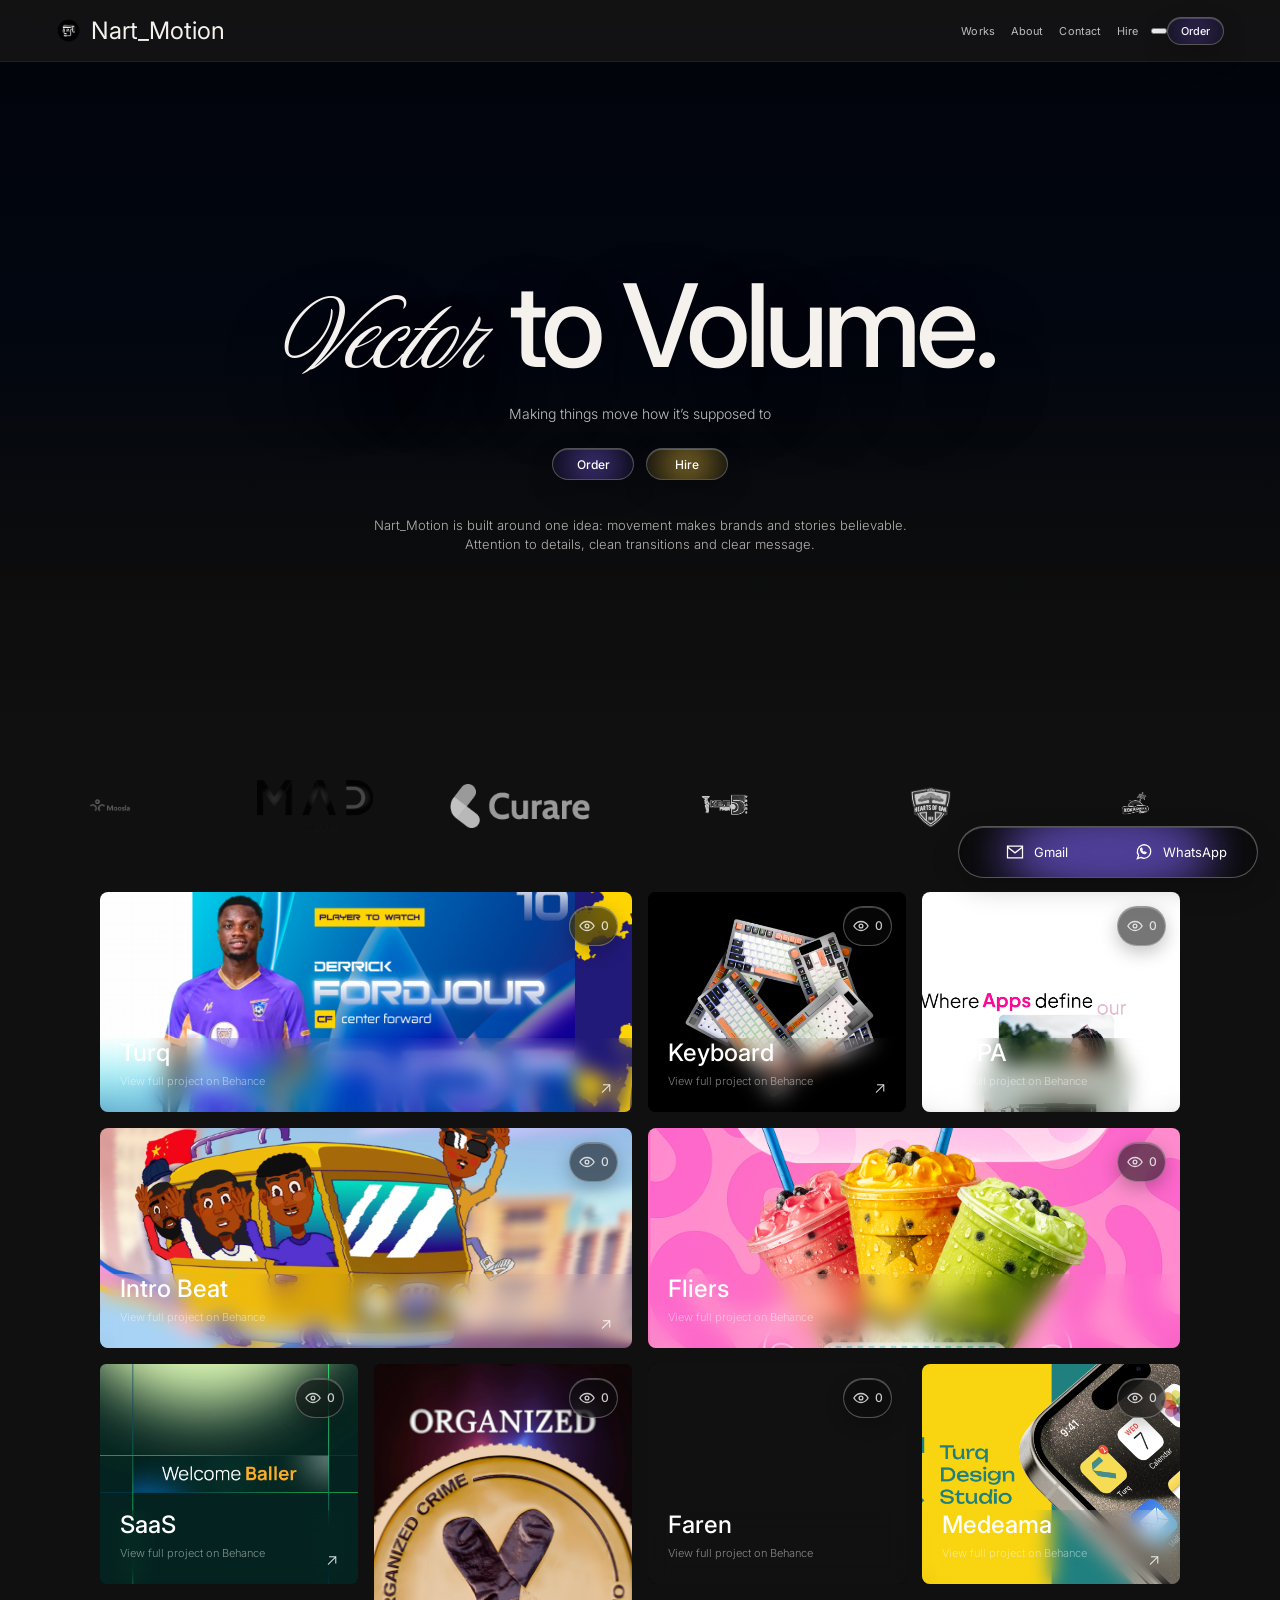
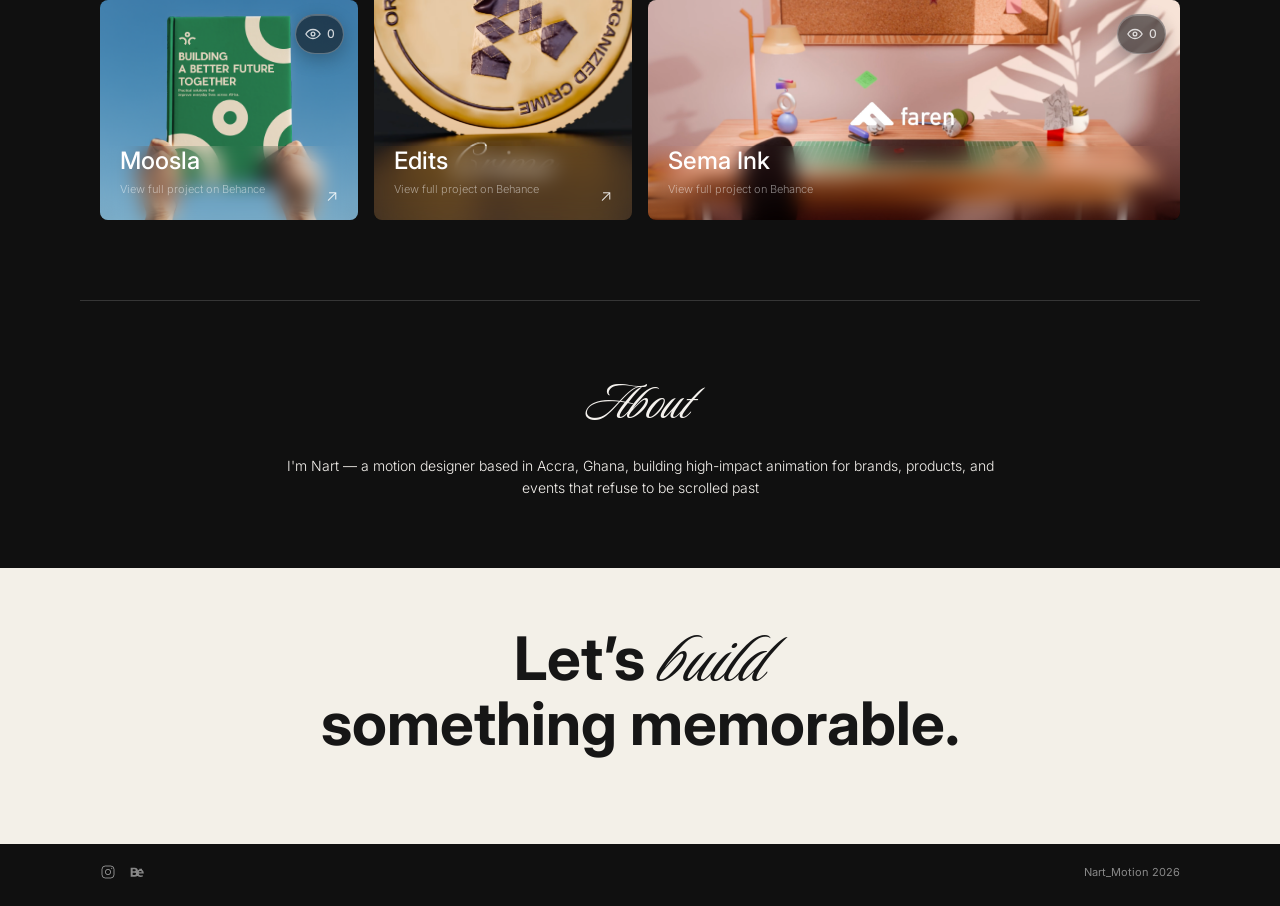
==== commit 853442f5: "0.4" ====
--- a/index.html
+++ b/index.html
@@ -173,7 +173,7 @@
   <a href="mailto:branart4@gmail.com" aria-label="Email Nart_Motion"><svg viewBox="0 0 24 24" aria-hidden="true"><path d="M3 5h18v14H3zM3 6l9 7 9-7" /></svg><span>Gmail</span></a>
   <a href="https://wa.me/233541723985" target="_blank" rel="noreferrer" aria-label="Message Nart_Motion on WhatsApp"><svg viewBox="0 0 24 24" aria-hidden="true"><path d="M20 11.5a8 8 0 0 1-11.8 7L4 20l1.5-4A8 8 0 1 1 20 11.5Z" /><path d="M9 9.5c.3 1.4 1.3 2.5 2.8 3.2l1-.8 1.7.8c-.2.8-.8 1.3-1.6 1.2-2.7-.4-4.7-2.4-5.1-5.1-.1-.8.4-1.4 1.2-1.6l.8 1.7-.8 1Z" /></svg><span>WhatsApp</span></a>
 </div>
-<script src="script.js"></script>
+<script src="script.js?v=20260922"></script>
 <script>
   (() => {
     const modal = document.getElementById('hire-modal');
--- a/artlist.css
+++ b/artlist.css
@@ -2653,6 +2653,35 @@
 }
 
 @media (max-width: 700px) {
+  .home-body .hero-content {
+    transform: translateY(clamp(18px, 5vh, 34px));
+  }
+
+  .home-body .artlist-hero {
+    margin-bottom: -2px;
+    border-bottom: 0 !important;
+  }
+
+  .home-body .artlist-marquee-wrap {
+    position: relative;
+    z-index: 2;
+    margin-top: -2px !important;
+    border-top: 0 !important;
+    outline: 0 !important;
+  }
+}
+
+@media (max-width: 700px) {
+  .home-body .artlist-marquee-wrap {
+    margin-top: -1px;
+    border-top: 0 !important;
+    border-bottom: 0 !important;
+    box-shadow: none !important;
+    background: transparent !important;
+  }
+}
+
+@media (max-width: 700px) {
   .home-body .floating-contacts {
     left: 50% !important;
     right: auto !important;
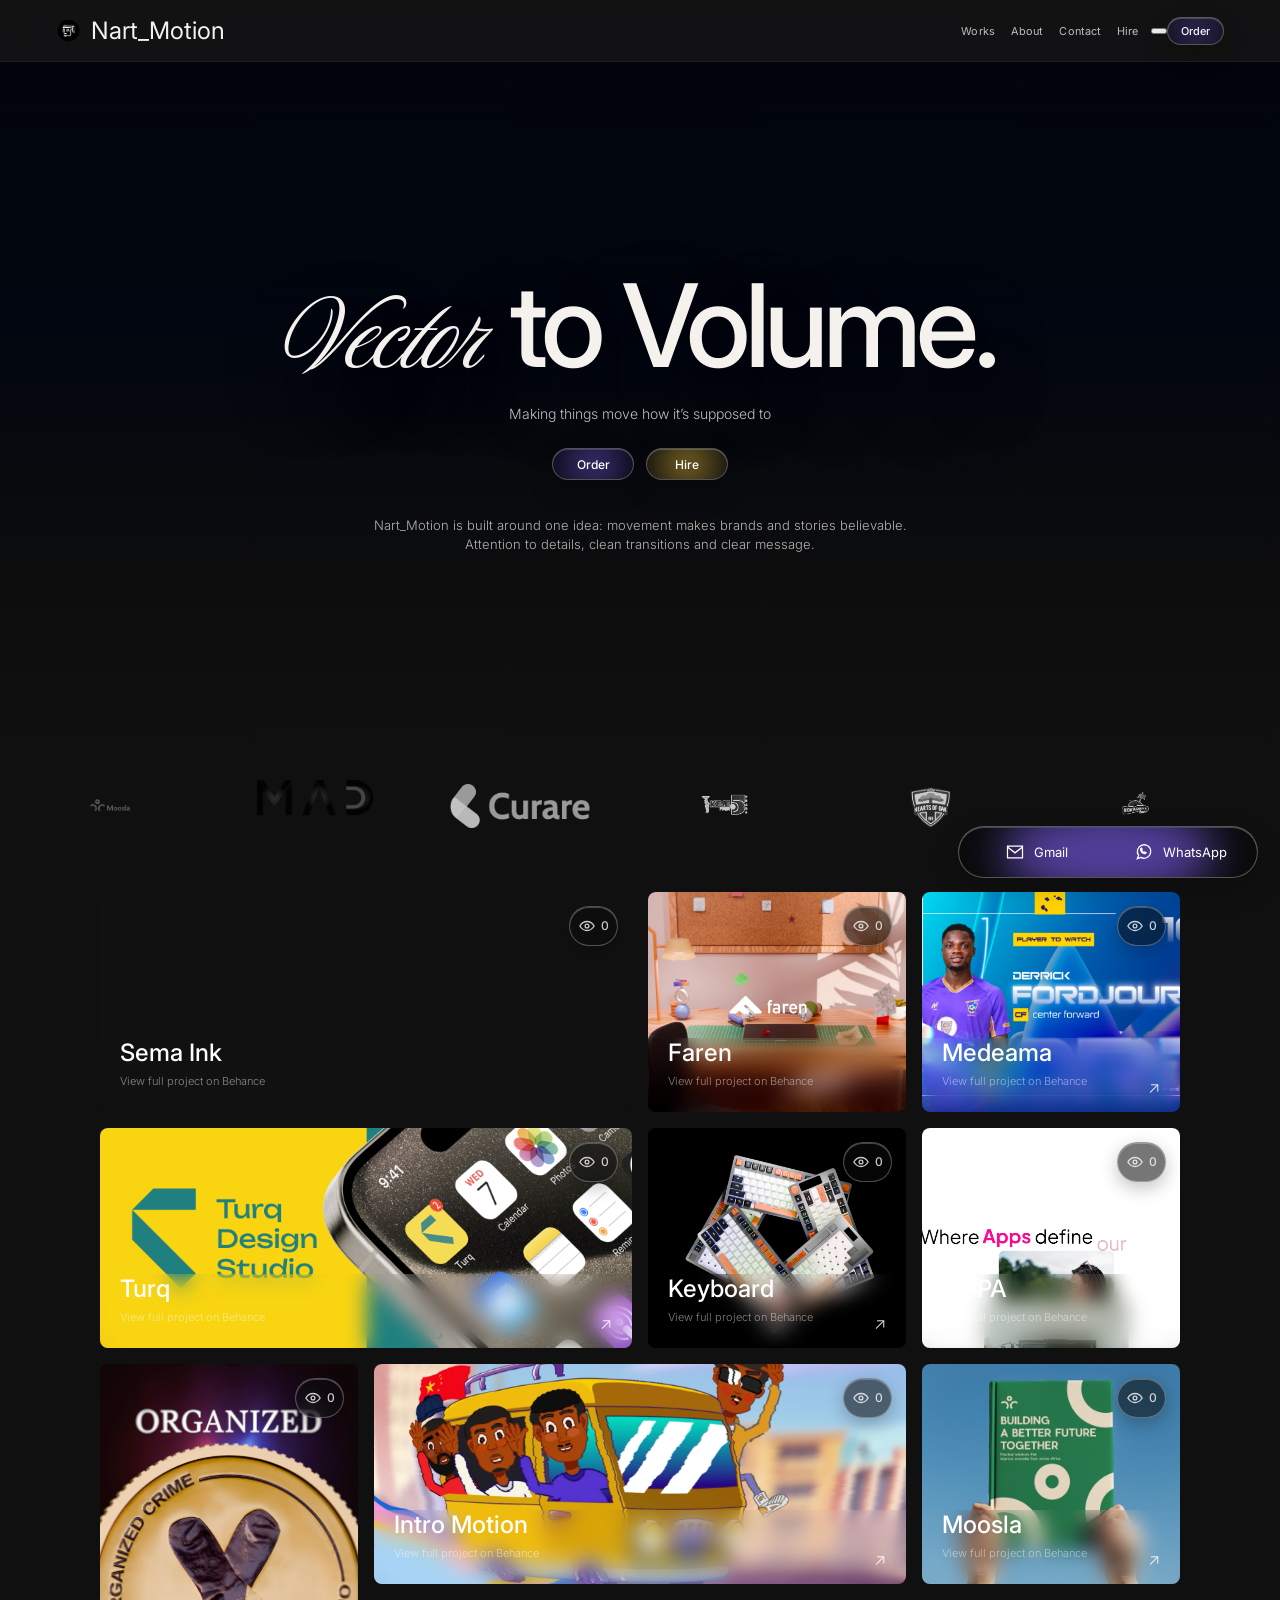
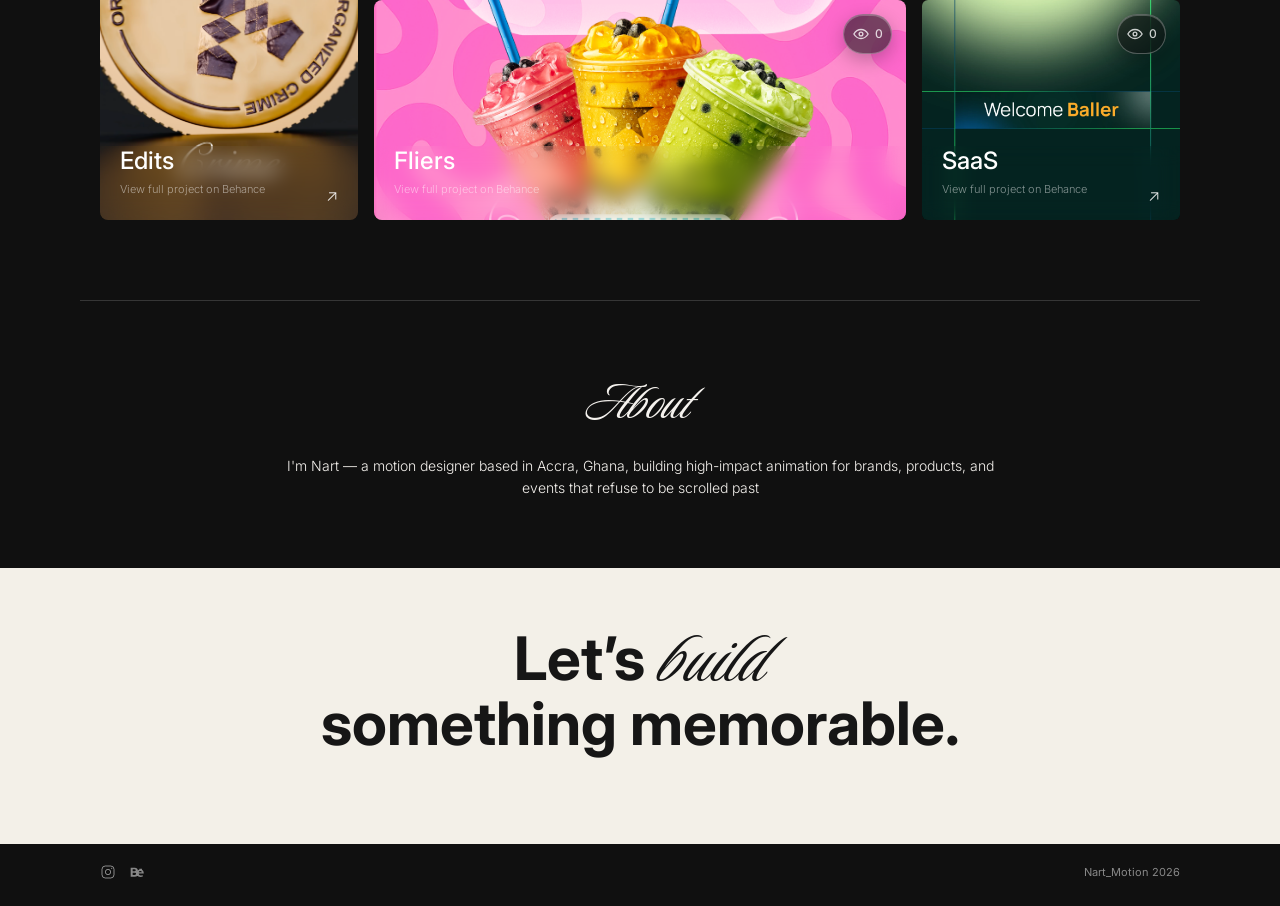
==== commit 8fbd0c43: "0.5" ====
--- a/index.html
+++ b/index.html
@@ -173,7 +173,7 @@
   <a href="mailto:branart4@gmail.com" aria-label="Email Nart_Motion"><svg viewBox="0 0 24 24" aria-hidden="true"><path d="M3 5h18v14H3zM3 6l9 7 9-7" /></svg><span>Gmail</span></a>
   <a href="https://wa.me/233541723985" target="_blank" rel="noreferrer" aria-label="Message Nart_Motion on WhatsApp"><svg viewBox="0 0 24 24" aria-hidden="true"><path d="M20 11.5a8 8 0 0 1-11.8 7L4 20l1.5-4A8 8 0 1 1 20 11.5Z" /><path d="M9 9.5c.3 1.4 1.3 2.5 2.8 3.2l1-.8 1.7.8c-.2.8-.8 1.3-1.6 1.2-2.7-.4-4.7-2.4-5.1-5.1-.1-.8.4-1.4 1.2-1.6l.8 1.7-.8 1Z" /></svg><span>WhatsApp</span></a>
 </div>
-<script src="script.js?v=20260922"></script>
+<script src="script.js?v=20260923"></script>
 <script>
   (() => {
     const modal = document.getElementById('hire-modal');
--- a/artlist.css
+++ b/artlist.css
@@ -2628,6 +2628,11 @@
   .home-body .floating-contacts.is-expanded { width: min(250px, calc(100vw - 20px)) !important; }
 }
 
+.home-body .project,
+.home-body .project:nth-child(n) {
+  order: initial !important;
+}
+
 /* Default contact state: both Gmail and WhatsApp visible. */
 .home-body .floating-contacts {
   width: 300px !important;
